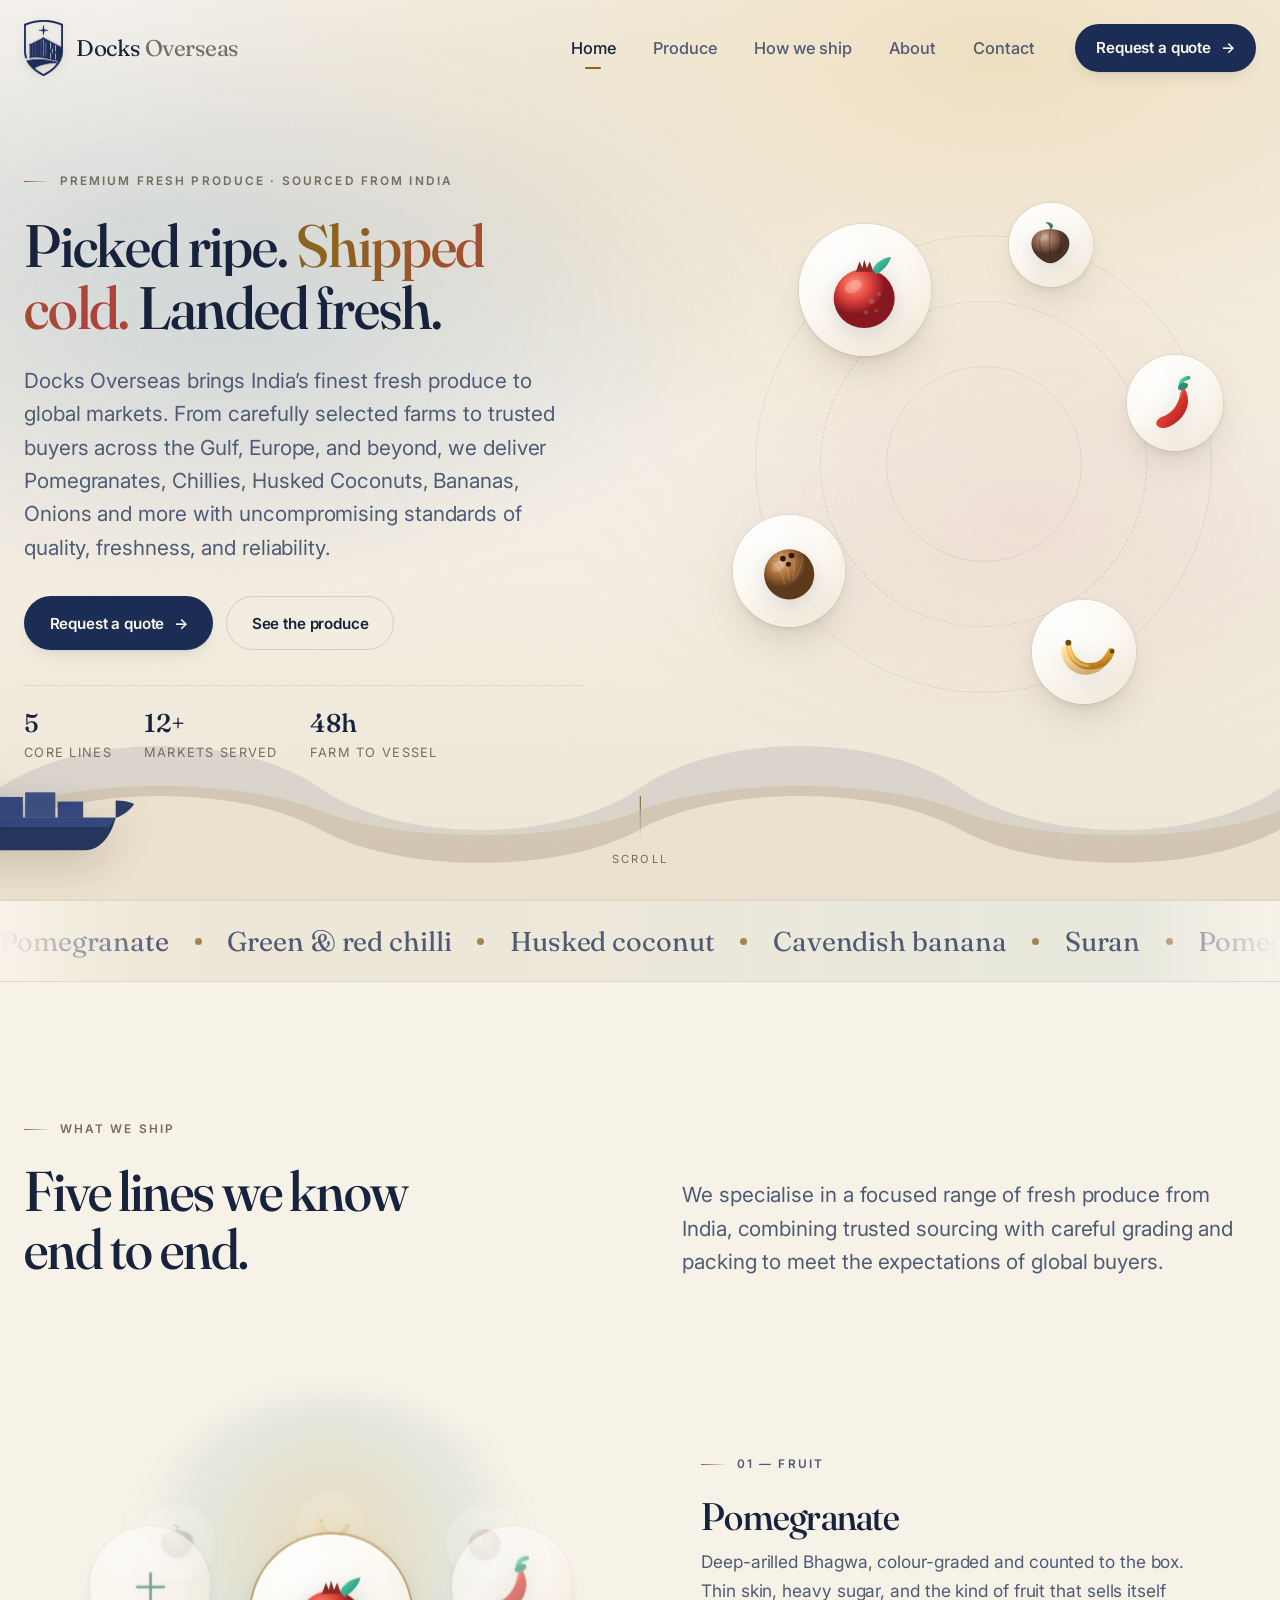
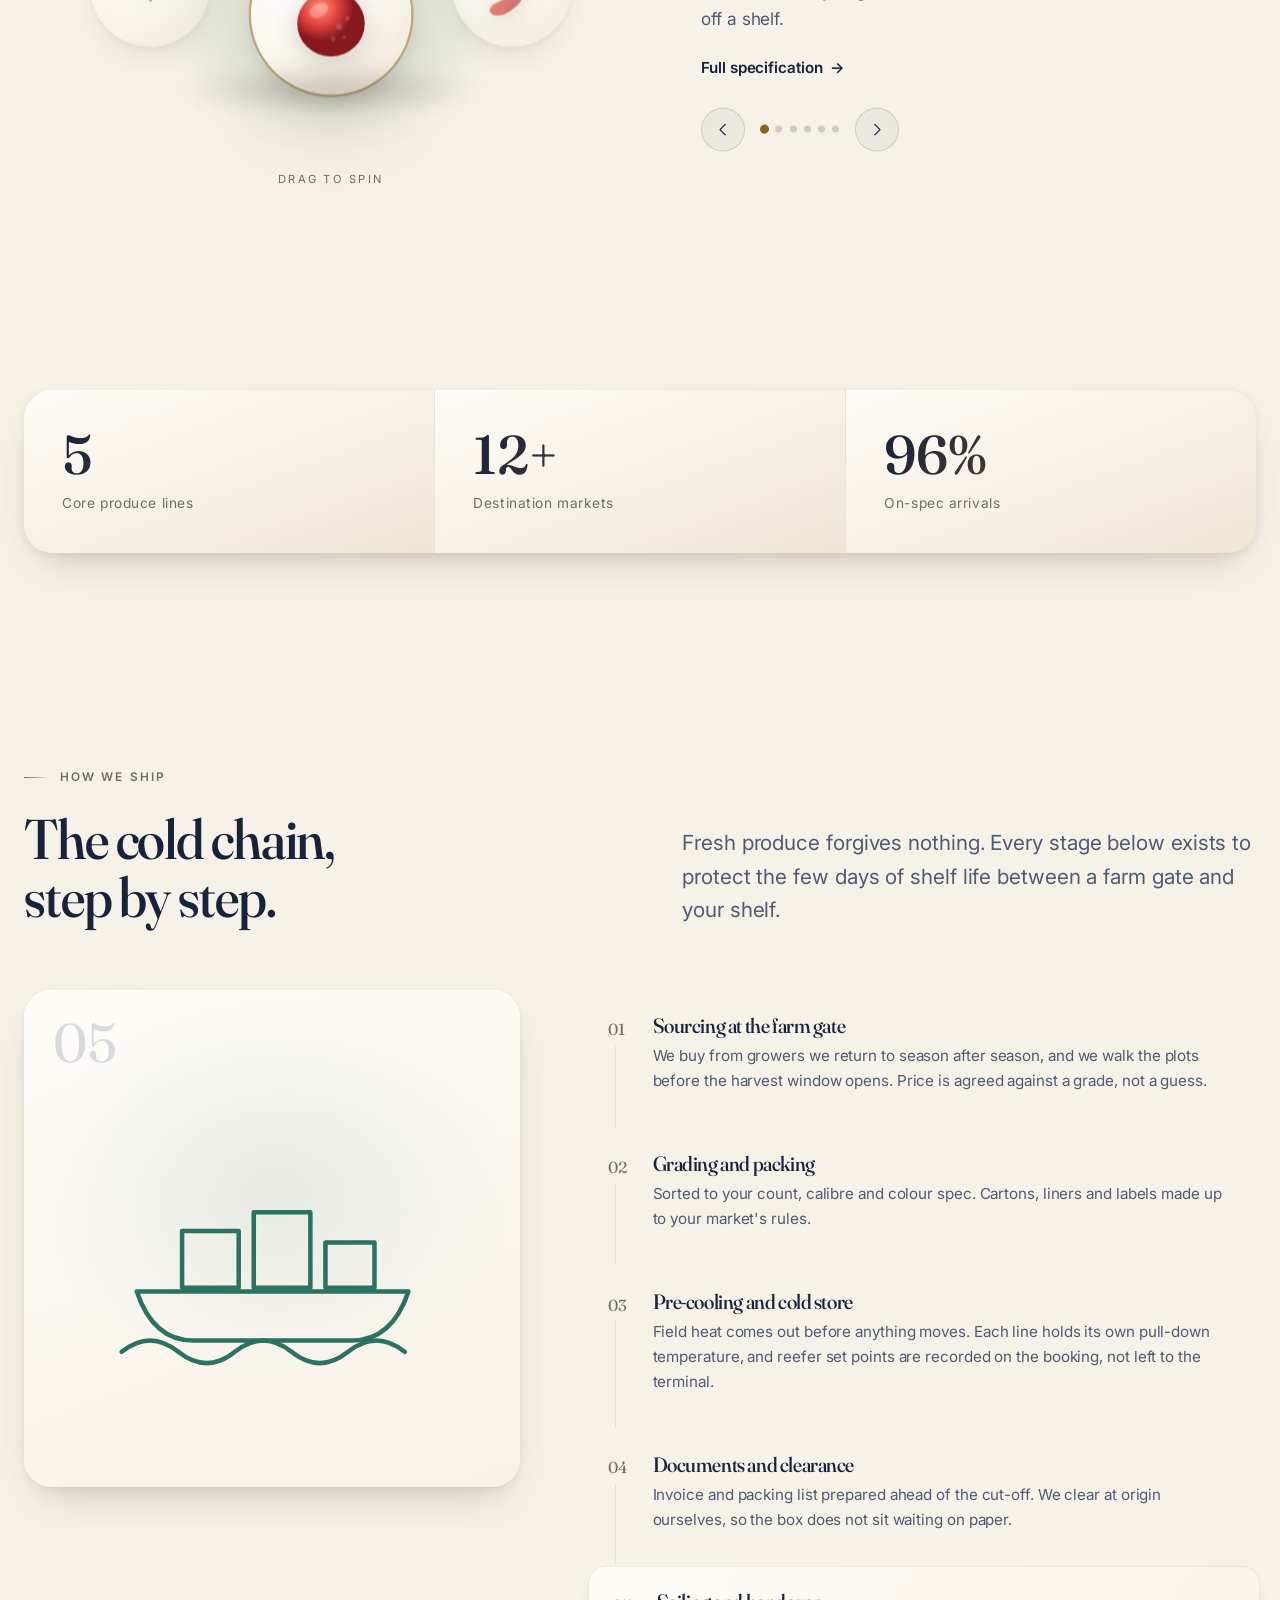
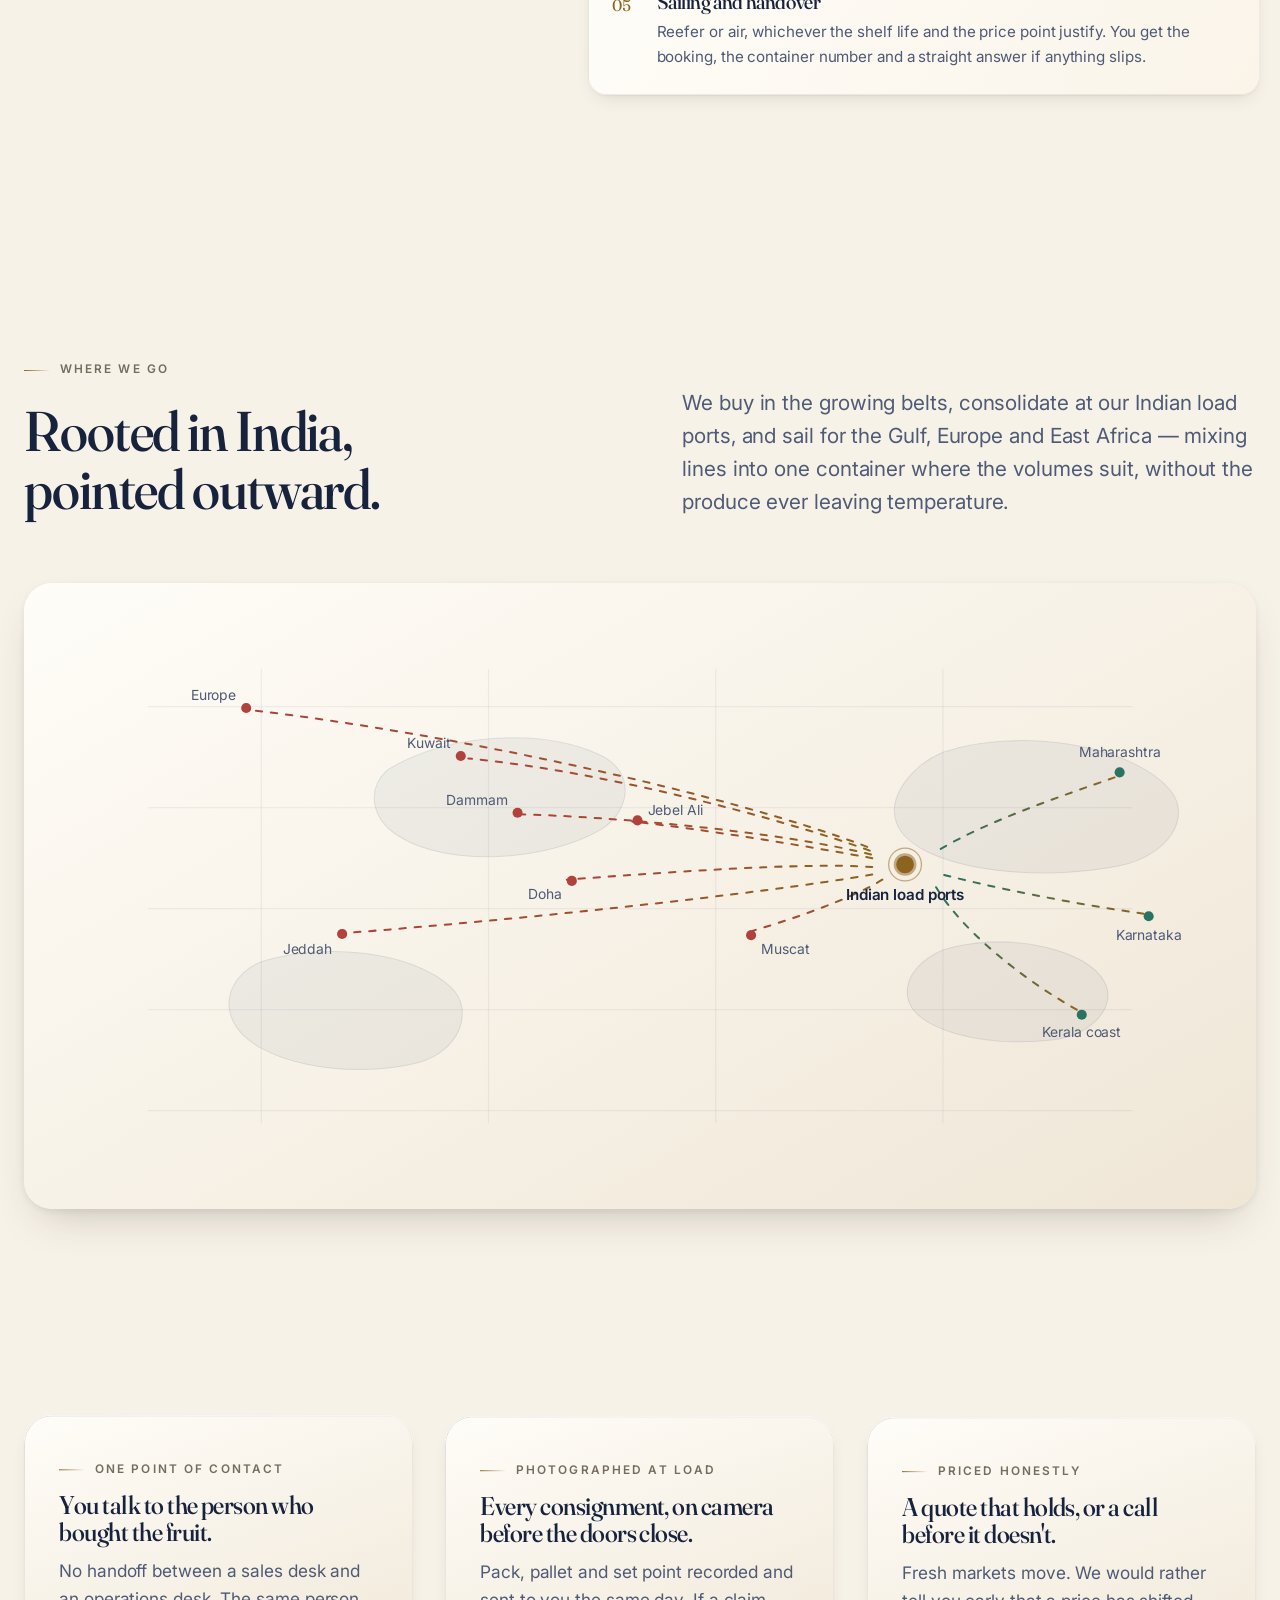
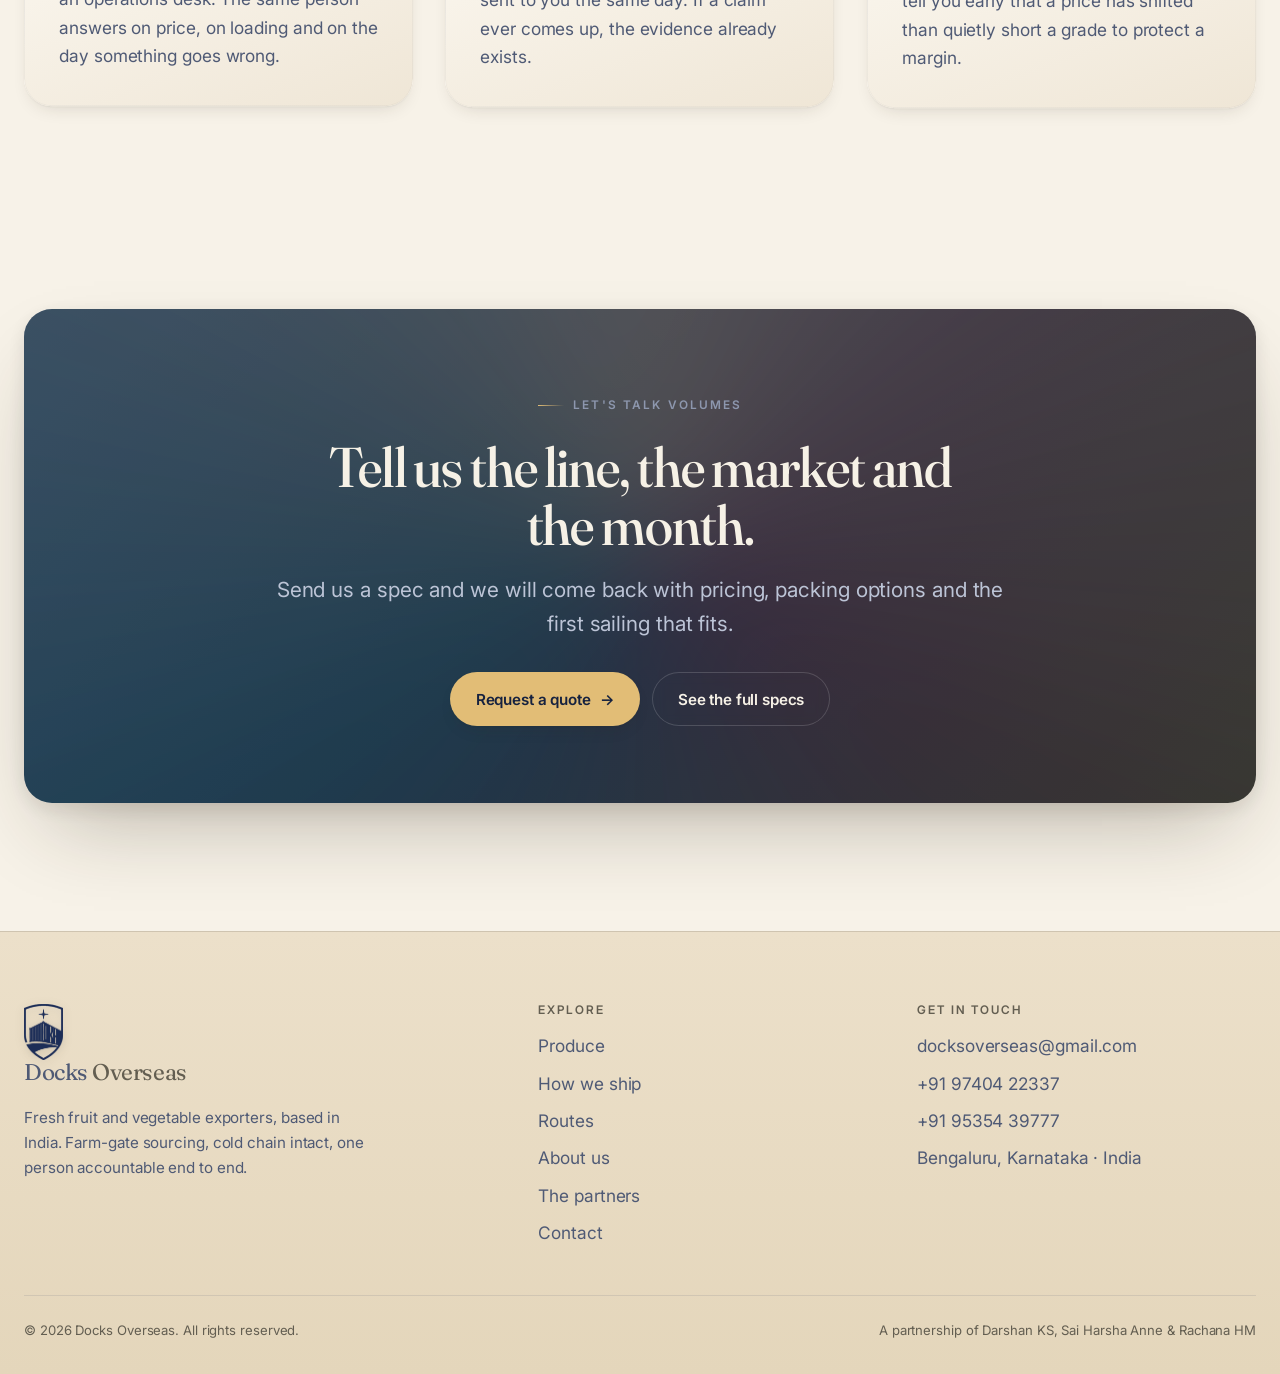
==== index.html @ 6bf67a09 "initial commit" ====
<!DOCTYPE html>
<html lang="en">
<head>
<meta charset="utf-8">
<meta name="viewport" content="width=device-width, initial-scale=1">
<title>Docks Overseas — Fresh produce, grown in India, shipped worldwide</title>
<meta name="description" content="Docks Overseas is an India-based fresh fruit and vegetable exporter — pomegranate, chilli, husked coconut, banana and suran, moved farm-to-port under an unbroken cold chain.">
<meta name="theme-color" content="#f7f2e8">
<meta property="og:title" content="Docks Overseas — Fresh produce, sourced and shipped">
<meta property="og:description" content="Pomegranate, chilli, husked coconut, banana and suran. Indian farms to your port, cold chain intact.">
<meta property="og:type" content="website">
<link rel="icon" type="image/png" href="assets/img/favicon.png">
<link rel="apple-touch-icon" href="assets/img/favicon.png">
<link rel="preconnect" href="https://fonts.googleapis.com">
<link rel="preconnect" href="https://fonts.gstatic.com" crossorigin>
<link href="https://fonts.googleapis.com/css2?family=Fraunces:opsz,wght@9..144,400;9..144,500;9..144,600&family=Inter:wght@400;500;600&display=swap" rel="stylesheet">
<link rel="stylesheet" href="assets/css/style.css">
</head>
<body>
<!--SPRITE:start-->
<svg class="sprite" aria-hidden="true" focusable="false" style="position:absolute;width:0;height:0;overflow:hidden">
  <defs>
    <radialGradient id="gPom" cx="34%" cy="26%">
      <stop offset="0" stop-color="#ff9179"/><stop offset="52%" stop-color="#e2453f"/><stop offset="100%" stop-color="#87181f"/>
    </radialGradient>
    <linearGradient id="gChilli" x1="0" y1="0" x2="1" y2="1">
      <stop offset="0" stop-color="#ff6a4d"/><stop offset="55%" stop-color="#d8362c"/><stop offset="100%" stop-color="#8d1a18"/>
    </linearGradient>
    <radialGradient id="gCoco" cx="34%" cy="26%">
      <stop offset="0" stop-color="#e0ac74"/><stop offset="55%" stop-color="#a86c36"/><stop offset="100%" stop-color="#5c3a1c"/>
    </radialGradient>
    <linearGradient id="gBanana" x1="0" y1="0" x2="0.4" y2="1">
      <stop offset="0" stop-color="#ffe07a"/><stop offset="50%" stop-color="#f2b23e"/><stop offset="100%" stop-color="#b3761a"/>
    </linearGradient>
    <radialGradient id="gSuran" cx="36%" cy="24%">
      <stop offset="0" stop-color="#c9a488"/><stop offset="55%" stop-color="#8e6450"/><stop offset="100%" stop-color="#4b3126"/>
    </radialGradient>
    <linearGradient id="gLeaf" x1="0" y1="0" x2="1" y2="1">
      <stop offset="0" stop-color="#57e0b8"/><stop offset="100%" stop-color="#1c7d63"/>
    </linearGradient>
  </defs>

  <!-- Pomegranate -->
  <symbol id="p-pom" viewBox="0 0 100 100">
    <ellipse cx="50" cy="59" rx="33" ry="32" fill="url(#gPom)"/>
    <path d="M41 30 l4-11 3 7 2-9 3 9 3-7 4 11 z" fill="#8d2a24"/>
    <path d="M63 33c7-4 14-11 16-19-9 1-16 6-20 13z" fill="url(#gLeaf)"/>
    <ellipse cx="38" cy="46" rx="10" ry="6.5" fill="#fff" opacity=".22" transform="rotate(-28 38 46)"/>
    <g fill="#fff" opacity=".16">
      <circle cx="58" cy="62" r="3"/><circle cx="66" cy="54" r="2.2"/><circle cx="52" cy="74" r="2.4"/><circle cx="63" cy="72" r="1.8"/>
    </g>
  </symbol>

  <!-- Chilli -->
  <symbol id="p-chilli" viewBox="0 0 100 100">
    <path d="M62 27c11 15 8 36-8 50-11 10-25 14-31 8-4-4-1-11 7-14 14-5 23-16 26-31 1-7 3-11 6-13z" fill="url(#gChilli)"/>
    <path d="M60 30c-4 14-11 24-22 31" stroke="#fff" stroke-opacity=".22" stroke-width="4" stroke-linecap="round" fill="none"/>
    <path d="M58 26c-1-7 3-12 11-13" stroke="url(#gLeaf)" stroke-width="6" stroke-linecap="round" fill="none"/>
    <ellipse cx="61" cy="26" rx="8" ry="5" fill="#2b8f6f" transform="rotate(-24 61 26)"/>
  </symbol>

  <!-- Husked coconut -->
  <symbol id="p-coconut" viewBox="0 0 100 100">
    <circle cx="50" cy="54" r="32" fill="url(#gCoco)"/>
    <g stroke="#fff" stroke-opacity=".13" stroke-width="2" fill="none" stroke-linecap="round">
      <path d="M28 38c8 6 14 16 16 28"/><path d="M40 28c6 9 10 21 10 34"/><path d="M54 26c3 11 3 24 0 35"/><path d="M67 32c-1 11-5 21-11 29"/>
    </g>
    <g fill="#2c1a0b">
      <circle cx="42" cy="34" r="3.6"/><circle cx="53" cy="30" r="3.6"/><circle cx="49" cy="41" r="3.2"/>
    </g>
    <ellipse cx="36" cy="44" rx="9" ry="6" fill="#fff" opacity=".18" transform="rotate(-30 36 44)"/>
  </symbol>

  <!-- Banana -->
  <symbol id="p-banana" viewBox="0 0 100 100">
    <path d="M18 46c0 20 14 36 34 36 17 0 30-11 32-24 1-5-6-7-8-2-4 10-13 17-24 17-15 0-25-12-25-27 0-5-9-5-9 0z" fill="url(#gBanana)" opacity=".55"/>
    <path d="M24 38c0 21 14 37 34 37 18 0 31-11 33-25 1-5-7-7-9-2-4 11-13 18-24 18-16 0-26-13-26-28 0-5-8-5-8 0z" fill="url(#gBanana)"/>
    <path d="M28 40c1 17 12 29 27 30" stroke="#fff" stroke-opacity=".3" stroke-width="3" fill="none" stroke-linecap="round"/>
    <circle cx="28" cy="38" r="4" fill="#6b4a12"/>
    <circle cx="88" cy="50" r="3.4" fill="#6b4a12"/>
  </symbol>

  <!-- Suran / elephant foot yam -->
  <symbol id="p-suran" viewBox="0 0 100 100">
    <path d="M50 24c15 0 27 6 31 17 4 12-2 25-13 33-6 5-12 8-18 8s-12-3-18-8C21 66 15 53 19 41c4-11 16-17 31-17z" fill="url(#gSuran)"/>
    <g stroke="#000" stroke-opacity=".22" stroke-width="2.4" fill="none" stroke-linecap="round">
      <path d="M34 32c-4 12-3 24 3 34"/><path d="M50 27c-2 14-2 30 0 43"/><path d="M66 32c4 12 3 24-3 34"/>
    </g>
    <path d="M50 26c0-7-3-11-9-13 7-2 12 1 14 6" fill="#3f7d4e"/>
    <ellipse cx="38" cy="38" rx="9" ry="6" fill="#fff" opacity=".13" transform="rotate(-28 38 38)"/>
  </symbol>

  <!-- Container ship, bow to the right -->
  <symbol id="p-ship" viewBox="0 0 320 120">
    <path d="M22 74h276c-4 16-14 28-26 28H50c-14 0-24-11-28-28z" fill="#1b2c55"/>
    <path d="M22 74h276l-6 8H26z" fill="#2b4079"/>
    <rect x="30" y="44" width="42" height="30" rx="3" fill="#22345f"/>
    <rect x="38" y="30" width="26" height="16" rx="2" fill="#2b4079"/>
    <rect x="46" y="16" width="7" height="16" rx="2" fill="#22345f"/>
    <g>
      <rect x="80"  y="56" width="26" height="18" fill="#2b4079"/>
      <rect x="80"  y="42" width="26" height="13" fill="#b0413b" opacity=".9"/>
      <rect x="108" y="50" width="26" height="24" fill="#33487d"/>
      <rect x="108" y="38" width="26" height="11" fill="#2e7d6b" opacity=".9"/>
      <rect x="136" y="56" width="26" height="18" fill="#2b4079"/>
      <rect x="136" y="44" width="26" height="11" fill="#33487d"/>
      <rect x="164" y="48" width="26" height="26" fill="#33487d"/>
      <rect x="164" y="36" width="26" height="11" fill="#b08640" opacity=".95"/>
      <rect x="192" y="56" width="26" height="18" fill="#2b4079"/>
      <rect x="220" y="52" width="26" height="22" fill="#33487d"/>
      <rect x="248" y="60" width="22" height="14" fill="#2b4079"/>
    </g>
    <path d="M298 74c6-2 12-6 16-12-4-2-10-3-16-3z" fill="#22345f"/>
  </symbol>

</svg>
<!--SPRITE:end-->

<div class="loader" aria-hidden="true">
  <img src="assets/img/logo.png" alt="" width="623" height="900">
</div>

<div class="progress" aria-hidden="true"></div>

<header class="nav" id="nav">
  <a class="brand" href="index.html" aria-label="Docks Overseas — home">
    <img class="brand-mark" src="assets/img/logo.png" alt="" width="623" height="900">
    <span class="brand-text">Docks <em>Overseas</em></span>
  </a>
  <nav class="nav-links" aria-label="Primary">
    <a href="index.html" aria-current="page">Home</a>
    <a href="produce.html">Produce</a>
    <a href="index.html#process">How we ship</a>
    <a href="about.html">About</a>
    <a href="contact.html">Contact</a>
  </nav>
  <a class="btn btn--sm" href="contact.html">Request a quote <span class="arrow" aria-hidden="true">→</span></a>
  <button class="nav-toggle" aria-label="Menu" aria-expanded="false" aria-controls="drawer">
    <span></span><span></span><span></span>
  </button>
</header>

<div class="drawer" id="drawer">
  <a href="produce.html">Produce</a>
  <a href="index.html#process">How we ship</a>
  <a href="about.html">About</a>
  <a href="contact.html">Contact</a>
</div>

<main>

<!-- ============================ HERO ============================ -->
<section class="hero">
  <div class="grain" aria-hidden="true"></div>

  <div class="shell hero-grid">
    <div class="hero-copy">
      <p class="eyebrow">Premium Fresh produce · Sourced from India</p>
      <h1 data-words>Picked ripe. <span class="accent">Shipped cold.</span> Landed fresh.</h1>
      <p class="lede hero-lede">
        Docks Overseas brings India’s finest fresh produce to global markets.
        From carefully selected farms to trusted buyers across the Gulf, Europe,
        and beyond, we deliver Pomegranates, Chillies, Husked Coconuts, Bananas,
        Onions and more with uncompromising standards of quality, freshness, and
        reliability.
      </p>
      <div class="hero-actions">
        <a class="btn" href="contact.html">Request a quote <span class="arrow" aria-hidden="true">→</span></a>
        <a class="btn btn--ghost" href="produce.html">See the produce</a>
      </div>
      <div class="hero-meta">
        <div><strong data-count="5" data-suffix="">0</strong><span>Core lines</span></div>
        <div><strong data-count="12" data-suffix="+">0</strong><span>Markets served</span></div>
        <div><strong data-count="48" data-suffix="h">0</strong><span>Farm to vessel</span></div>
      </div>
    </div>

    <div class="stage" aria-hidden="true">
      <span class="stage-ring"></span>
      <span class="stage-ring stage-ring--2"></span>
      <span class="stage-ring stage-ring--3"></span>

      <div class="orb orb--pom"><svg><use href="#p-pom"></use></svg><span class="orb-label">Pomegranate</span></div>
      <div class="orb orb--chilli"><svg><use href="#p-chilli"></use></svg><span class="orb-label">Chilli</span></div>
      <div class="orb orb--coconut"><svg><use href="#p-coconut"></use></svg><span class="orb-label">Husked coconut</span></div>
      <div class="orb orb--banana"><svg><use href="#p-banana"></use></svg><span class="orb-label">Banana</span></div>
      <div class="orb orb--suran"><svg><use href="#p-suran"></use></svg><span class="orb-label">Suran</span></div>
    </div>
  </div>

  <div class="ocean" aria-hidden="true">
    <svg class="wave wave--1" viewBox="0 0 2880 120" preserveAspectRatio="none"><path d="M0 60c90-30 270-30 360 0s270 30 360 0c90-30 270-30 360 0s270 30 360 0c90-30 270-30 360 0s270 30 360 0c90-30 270-30 360 0s270 30 360 0V120H0Z"/></svg>
    <svg class="wave wave--2" viewBox="0 0 2880 120" preserveAspectRatio="none"><path d="M0 60c90-22 270-22 360 0s270 22 360 0c90-22 270-22 360 0s270 22 360 0c90-22 270-22 360 0s270 22 360 0c90-22 270-22 360 0s270 22 360 0V120H0Z"/></svg>
    <svg class="wave wave--3" viewBox="0 0 2880 120" preserveAspectRatio="none"><path d="M0 60c90-38 270-38 360 0s270 38 360 0c90-38 270-38 360 0s270 38 360 0c90-38 270-38 360 0s270 38 360 0c90-38 270-38 360 0s270 38 360 0V120H0Z"/></svg>
    <svg class="ship" viewBox="0 0 320 120"><use href="#p-ship"></use></svg>
  </div>

  <div class="scroll-cue" aria-hidden="true"><i></i>Scroll</div>
</section>

<!-- ============================ MARQUEE ============================ -->
<div class="band" aria-hidden="true">
  <div class="marquee">
    <span>Pomegranate</span><span>Green &amp; red chilli</span><span>Husked coconut</span><span>Cavendish banana</span><span>Suran</span>
    <span>Pomegranate</span><span>Green &amp; red chilli</span><span>Husked coconut</span><span>Cavendish banana</span><span>Suran</span>
  </div>
</div>

<!-- ============================ PRODUCE ============================ -->
<section class="section" id="produce">
  <div class="shell">
    <div class="section-head">
      <div>
        <p class="eyebrow" data-reveal>What we ship</p>
        <h2 data-reveal style="--rd:60ms">Five lines we know<br>end to end.</h2>
      </div>
      <p class="lede" data-reveal style="--rd:120ms">
        We specialise in a focused range of fresh produce from India, combining
        trusted sourcing with careful grading and packing to meet the
        expectations of global buyers.
      </p>
    </div>

    <div class="rotator" id="rotator">
      <div class="rot-stage" tabindex="0" role="group" aria-label="Produce carousel — drag or use the arrow keys">
        <span class="rot-glow" aria-hidden="true"></span>
        <div class="ring" style="--rot:0deg">
        <button class="pod" type="button" data-i="0" style="--a:0deg" aria-label="Pomegranate">
          <span class="pod-face"><svg aria-hidden="true"><use href="#p-pom"></use></svg></span>
        </button>
        <button class="pod" type="button" data-i="1" style="--a:60deg" aria-label="Green and red chilli">
          <span class="pod-face"><svg aria-hidden="true"><use href="#p-chilli"></use></svg></span>
        </button>
        <button class="pod" type="button" data-i="2" style="--a:120deg" aria-label="Husked coconut">
          <span class="pod-face"><svg aria-hidden="true"><use href="#p-coconut"></use></svg></span>
        </button>
        <button class="pod" type="button" data-i="3" style="--a:180deg" aria-label="Cavendish banana">
          <span class="pod-face"><svg aria-hidden="true"><use href="#p-banana"></use></svg></span>
        </button>
        <button class="pod" type="button" data-i="4" style="--a:240deg" aria-label="Suran">
          <span class="pod-face"><svg aria-hidden="true"><use href="#p-suran"></use></svg></span>
        </button>
        <button class="pod pod--more" type="button" data-i="5" style="--a:300deg" aria-label="Other lines">
          <span class="pod-face"><svg viewBox="0 0 24 24" fill="none" stroke="#2a7261" stroke-width="1.4" stroke-linecap="round" aria-hidden="true"><path d="M12 5v14M5 12h14"/></svg></span>
        </button>
        </div>
        <span class="rot-floor" aria-hidden="true"></span>
        <p class="rot-hint" aria-hidden="true">Drag to spin</p>
      </div>

      <div class="rot-panel">
      <article class="rot-item" data-i="0">
        <p class="eyebrow">01 — Fruit</p>
        <h3>Pomegranate</h3>
        <p>Deep-arilled Bhagwa, colour-graded and counted to the box. Thin skin, heavy sugar, and the kind of fruit that sells itself off a shelf.</p>
        <!-- Spec values hidden for now. To show them again, delete this line and the comment wrapper around the list below. -->
        <!--
        <dl>
          <dt>Season</dt><dd>Sep – Feb</dd>
          <dt>Pack</dt><dd>3.5 / 4 kg CFB</dd>
          <dt>Sizes</dt><dd>200 – 500 g</dd>
        </dl>
        -->
        <a class="tlink" href="produce.html#pomegranate">Full specification <span class="arrow" aria-hidden="true">→</span></a>
      </article>
      <article class="rot-item" data-i="1">
        <p class="eyebrow">02 — Vegetable</p>
        <h3>Green &amp; red chilli</h3>
        <p>Picked to your heat and length spec, pre-cooled the same day it leaves the field. A fast line that punishes slow handling.</p>
        <!-- Spec values hidden for now. To show them again, delete this line and the comment wrapper around the list below. -->
        <!--
                <dl>
          <dt>Season</dt><dd>Year round</dd>
          <dt>Pack</dt><dd>5 / 10 kg vented</dd>
          <dt>Mode</dt><dd>Air &amp; reefer</dd>
        </dl>
        -->
        <a class="tlink" href="produce.html#chilli">Full specification <span class="arrow" aria-hidden="true">→</span></a>
      </article>
      <article class="rot-item" data-i="2">
        <p class="eyebrow">03 — Fruit</p>
        <h3>Husked coconut</h3>
        <p>Semi and fully husked, trimmed clean, selected on shell integrity and water content. Forgiving to ship, steady to sell.</p>
        <!-- Spec values hidden for now. To show them again, delete this line and the comment wrapper around the list below. -->
        <!--
        <dl>
          <dt>Season</dt><dd>Year round</dd>
          <dt>Pack</dt><dd>Mesh / loose</dd>
          <dt>Load</dt><dd>22 – 25 MT</dd>
        </dl>
        -->
        <a class="tlink" href="produce.html#coconut">Full specification <span class="arrow" aria-hidden="true">→</span></a>
      </article>
      <article class="rot-item" data-i="3">
        <p class="eyebrow">04 — Fruit</p>
        <h3>Cavendish banana</h3>
        <p>Cut to the calliper your market wants, de-handed and cluster packed. Shipped green so the ripening decision stays yours.</p>
        <!-- Spec values hidden for now. To show them again, delete this line and the comment wrapper around the list below. -->
        <!--
        <dl>
          <dt>Season</dt><dd>Year round</dd>
          <dt>Pack</dt><dd>13 / 13.5 kg</dd>
          <dt>Temp</dt><dd>13 – 14 °C</dd>
        </dl>
        -->
        <a class="tlink" href="produce.html#banana">Full specification <span class="arrow" aria-hidden="true">→</span></a>
      </article>
      <article class="rot-item" data-i="4">
        <p class="eyebrow">05 — Vegetable</p>
        <h3>Suran</h3>
        <p>Elephant foot yam, cured after lifting so the skin sets and the tuber travels. A staple retail line with real shelf life.</p>
        <!-- Spec values hidden for now. To show them again, delete this line and the comment wrapper around the list below. -->
        <!--
        <dl>
          <dt>Season</dt><dd>Oct – Mar</dd>
          <dt>Pack</dt><dd>10 / 20 kg</dd>
          <dt>Grade</dt><dd>Whole, cured</dd>
        </dl>
        -->
        <a class="tlink" href="produce.html#suran">Full specification <span class="arrow" aria-hidden="true">→</span></a>
      </article>
      <article class="rot-item" data-i="5">
        <p class="eyebrow">06 — Sourced to order</p>
        <h3>Something else?</h3>
        <p>Onion, ginger, drumstick, okra, curry leaf — anything the Indian belts grow well. If it travels where you sell, ask us and we will tell you straight whether we can do it properly.</p>
        <!-- Spec values hidden for now. To show them again, delete this line and the comment wrapper around the list below. -->
        <!--
        <dl>
          <dt>Lead time</dt><dd>2 – 4 weeks</dd>
          <dt>Trial size</dt><dd>1 container</dd>
        </dl>
        -->
        <a class="tlink" href="contact.html">Send a sourcing request <span class="arrow" aria-hidden="true">→</span></a>
      </article>
        <div class="rot-controls">
          <button class="spin" type="button" data-dir="-1" aria-label="Previous produce">
            <svg viewBox="0 0 24 24" aria-hidden="true"><path d="M15 5l-7 7 7 7"/></svg>
          </button>
          <span class="rot-dots" aria-hidden="true"></span>
          <button class="spin" type="button" data-dir="1" aria-label="Next produce">
            <svg viewBox="0 0 24 24" aria-hidden="true"><path d="M9 5l7 7-7 7"/></svg>
          </button>
        </div>
      </div>
    </div>
  </div>
</section>

<!-- ============================ STATS ============================ -->
<section class="section section--tight">
  <div class="shell">
    <div class="stats" data-reveal>
      <!-- Replace these figures with your own before going live. -->
      <div class="stat"><b data-count="5">0</b><span>Core produce lines</span></div>
      <div class="stat"><b data-count="12" data-suffix="+">0</b><span>Destination markets</span></div>
      <div class="stat"><b data-count="98" data-suffix="%">0</b><span>On-spec arrivals</span></div>
    </div>
  </div>
</section>

<!-- ============================ PROCESS ============================ -->
<section class="section" id="process">
  <div class="shell">
    <div class="section-head">
      <div>
        <p class="eyebrow" data-reveal>How we ship</p>
        <h2 data-reveal style="--rd:60ms">The cold chain,<br>step by step.</h2>
      </div>
      <p class="lede" data-reveal style="--rd:120ms">
        Fresh produce forgives nothing. Every stage below exists to protect the
        few days of shelf life between a farm gate and your shelf.
      </p>
    </div>

    <div class="process">
      <div class="process-rail">
        <div class="rail-visual" data-reveal>
          <span class="rail-count">01</span>
          <svg class="rail-figure" viewBox="0 0 200 200" aria-hidden="true">
            <!-- 1 farm -->
            <g class="on" stroke="#2a7261" fill="none" stroke-width="2.4" stroke-linecap="round" stroke-linejoin="round">
              <path d="M30 150h140"/><path d="M60 150v-34l30-20 30 20v34"/><path d="M78 150v-22h24v22"/>
              <path d="M150 150c0-16 8-26 22-28-2 18-8 28-22 28z"/><path d="M40 150c0-12 6-20 16-22-2 14-6 22-16 22z"/>
            </g>
            <!-- 2 pack house -->
            <g stroke="#8c6420" fill="none" stroke-width="2.4" stroke-linecap="round" stroke-linejoin="round">
              <rect x="42" y="70" width="116" height="80" rx="6"/><path d="M42 96h116"/>
              <rect x="62" y="112" width="30" height="24" rx="3"/><rect x="108" y="112" width="30" height="24" rx="3"/>
              <path d="M70 70V52h60v18"/>
            </g>
            <!-- 3 cold store -->
            <g stroke="#2f6e9e" fill="none" stroke-width="2.4" stroke-linecap="round" stroke-linejoin="round">
              <path d="M100 44v112M60 62l80 76M140 62l-80 76"/>
              <path d="M100 44l-12 12M100 44l12 12M100 156l-12-12M100 156l12-12"/>
              <path d="M60 62l1 17M60 62l17-1M140 138l-1-17M140 138l-17 1M140 62l-17-1M140 62l-1 17M60 138l17 1M60 138l1-17"/>
            </g>
            <!-- 4 documents -->
            <g stroke="#8c6420" fill="none" stroke-width="2.4" stroke-linecap="round" stroke-linejoin="round">
              <rect x="58" y="46" width="84" height="108" rx="8"/>
              <path d="M76 76h48M76 96h48M76 116h30"/>
              <circle cx="126" cy="126" r="16"/><path d="M119 126l5 5 10-11"/>
            </g>
            <!-- 5 vessel -->
            <g stroke="#2a7261" fill="none" stroke-width="2.4" stroke-linecap="round" stroke-linejoin="round">
              <path d="M28 128h144c-6 18-16 26-30 26H58c-14 0-24-8-30-26z"/>
              <rect x="52" y="96" width="30" height="30"/><rect x="90" y="86" width="30" height="40"/><rect x="128" y="102" width="26" height="24"/>
              <path d="M20 160c10-8 20-8 30 0s20 8 30 0 20-8 30 0 20 8 30 0 20-8 30 0"/>
            </g>
          </svg>
        </div>
      </div>

      <div class="steps">
        <article class="step" data-reveal>
          <h3>Sourcing at the farm gate</h3>
          <p>We buy from growers we return to season after season, and we walk the plots before the harvest window opens. Price is agreed against a grade, not a guess.</p>
        </article>
        <article class="step" data-reveal>
          <h3>Grading and packing</h3>
          <p>Sorted to your count, calibre and colour spec. Cartons, liners and labels made up to your market's rules.</p>
        </article>
        <article class="step" data-reveal>
          <h3>Pre-cooling and cold store</h3>
          <p>Field heat comes out before anything moves. Each line holds its own pull-down temperature, and reefer set points are recorded on the booking, not left to the terminal.</p>
        </article>
        <article class="step" data-reveal>
          <h3>Documents and clearance</h3>
          <p>Invoice and packing list prepared ahead of the cut-off. We clear at origin ourselves, so the box does not sit waiting on paper.</p>
        </article>
        <article class="step" data-reveal>
          <h3>Sailing and handover</h3>
          <p>Reefer or air, whichever the shelf life and the price point justify. You get the booking, the container number and a straight answer if anything slips.</p>
        </article>
      </div>
    </div>
  </div>
</section>

<!-- ============================ ROUTES ============================ -->
<section class="section" id="routes">
  <div class="shell">
    <div class="section-head">
      <div>
        <p class="eyebrow" data-reveal>Where we go</p>
        <h2 data-reveal style="--rd:60ms">Rooted in India,<br>pointed outward.</h2>
      </div>
      <p class="lede" data-reveal style="--rd:120ms">
        We buy in the growing belts, consolidate at our Indian load ports, and
        sail for the Gulf, Europe and East Africa — mixing lines into one
        container where the volumes suit, without the produce ever leaving
        temperature.
      </p>
    </div>

    <div class="routes" data-reveal>
      <svg class="routes-map" viewBox="0 0 900 420" role="img" aria-label="Trade routes from Indian growing belts through Indian load ports to Gulf, African and European markets">
        <defs>
          <linearGradient id="rg1" x1="0" y1="0" x2="1" y2="0">
            <stop offset="0" stop-color="#2a7261"/><stop offset="100%" stop-color="#8c6420"/>
          </linearGradient>
          <linearGradient id="rg2" x1="1" y1="0" x2="0" y2="0">
            <stop offset="0" stop-color="#8c6420"/><stop offset="100%" stop-color="#b0413b"/>
          </linearGradient>
        </defs>

        <g opacity=".5">
          <path class="route-arc" d="M60 60h780M60 140h780M60 220h780M60 300h780M60 380h780"/>
          <path class="route-arc" d="M150 30v360M330 30v360M510 30v360M690 30v360"/>
        </g>

        <!-- abstract landmasses: Arabia and Africa west, India east -->
        <g class="landmass">
          <path d="M250 110c46-28 120-34 168-12 30 14 24 46 0 60-42 24-120 30-160 4-22-14-24-38-8-52z"/>
          <path d="M150 262c50-16 120-8 150 20 20 19 6 52-26 60-56 14-130 0-146-32-10-20 2-40 22-48z"/>
          <path d="M690 96c60-20 150-6 180 30 18 22-2 52-40 60-70 14-160 2-176-32-10-22 12-48 36-58z"/>
          <path d="M700 250c46-10 104 2 118 28 10 18-8 42-42 46-54 6-110-8-114-34-3-20 18-36 38-40z"/>
        </g>

        <!-- inbound: growing belts into the load ports -->
        <g fill="none">
          <path class="route-line" stroke="url(#rg1)" d="M826 116C780 132 722 152 686 174"/>
          <path class="route-line" stroke="url(#rg1)" style="animation-delay:-.6s" d="M849 224C792 216 724 202 690 193"/>
          <path class="route-line" stroke="url(#rg1)" style="animation-delay:-1.2s" d="M796 300C750 274 704 236 684 202"/>
        </g>
        <!-- outbound: load ports to market -->
        <g fill="none">
          <path class="route-line" stroke="url(#rg2)" style="animation-delay:-.3s" d="M634 180C580 170 500 157 444 151"/>
          <path class="route-line" stroke="url(#rg2)" style="animation-delay:-.9s" d="M632 174C560 148 420 111 314 101"/>
          <path class="route-line" stroke="url(#rg2)" style="animation-delay:-1.5s" d="M633 177C560 159 430 147 349 145"/>
          <path class="route-line" stroke="url(#rg2)" style="animation-delay:-.5s" d="M634 187C578 183 460 192 392 197"/>
          <path class="route-line" stroke="url(#rg2)" style="animation-delay:-1.1s" d="M642 197C620 211 570 229 534 239"/>
          <path class="route-line" stroke="url(#rg2)" style="animation-delay:-1.8s" d="M634 193C540 209 350 229 220 239"/>
          <path class="route-line" stroke="url(#rg2)" style="animation-delay:-2.2s" d="M630 171C520 129 300 81 144 63"/>
        </g>

        <!-- nodes -->
        <g font-family="Inter, sans-serif" font-size="11" fill="var(--text-dim)">
          <g>
            <circle class="hub-pulse" cx="660" cy="185" r="9" fill="#8c6420" opacity=".5"/>
            <circle cx="660" cy="185" r="7" fill="#8c6420"/>
            <circle cx="660" cy="185" r="13" fill="none" stroke="#8c6420" stroke-opacity=".5"/>
            <text x="660" y="213" text-anchor="middle" fill="var(--text)" font-size="12" font-weight="600">Indian load ports</text>
          </g>

          <g fill="#2a7261">
            <circle cx="830" cy="112" r="4"/><circle cx="853" cy="226" r="4"/><circle cx="800" cy="304" r="4"/>
          </g>
          <text x="830" y="100" text-anchor="middle">Maharashtra</text>
          <text x="853" y="245" text-anchor="middle">Karnataka</text>
          <text x="800" y="322" text-anchor="middle">Kerala coast</text>

          <g fill="#b0413b">
            <circle cx="448" cy="150" r="4"/><circle cx="308" cy="99" r="4"/><circle cx="353" cy="144" r="4"/>
            <circle cx="396" cy="198" r="4"/><circle cx="538" cy="241" r="4"/><circle cx="214" cy="240" r="4"/><circle cx="138" cy="61" r="4"/>
          </g>
          <text x="456" y="146">Jebel Ali</text>
          <text x="300" y="93" text-anchor="end">Kuwait</text>
          <text x="345" y="138" text-anchor="end">Dammam</text>
          <text x="388" y="212" text-anchor="end">Doha</text>
          <text x="546" y="256">Muscat</text>
          <text x="206" y="256" text-anchor="end">Jeddah</text>
          <text x="130" y="55" text-anchor="end">Europe</text>
        </g>
      </svg>
    </div>
  </div>
</section>

<!-- ============================ TRUST ============================ -->
<section class="section section--tight">
  <div class="shell grid" style="grid-template-columns:repeat(auto-fit,minmax(260px,1fr))">
    <div class="card" data-reveal data-parallax="0.06">
      <p class="eyebrow" style="margin-bottom:.8rem">One point of contact</p>
      <h3>You talk to the person who bought the fruit.</h3>
      <p style="color:var(--text-dim);margin-top:.7rem">No handoff between a sales desk and an operations desk. The same person answers on price, on loading and on the day something goes wrong.</p>
    </div>
    <div class="card" data-reveal style="--rd:100ms" data-parallax="0.1">
      <p class="eyebrow" style="margin-bottom:.8rem">Photographed at load</p>
      <h3>Every consignment, on camera before the doors close.</h3>
      <p style="color:var(--text-dim);margin-top:.7rem">Pack, pallet and set point recorded and sent to you the same day. If a claim ever comes up, the evidence already exists.</p>
    </div>
    <div class="card" data-reveal style="--rd:200ms" data-parallax="0.14">
      <p class="eyebrow" style="margin-bottom:.8rem">Priced honestly</p>
      <h3>A quote that holds, or a call before it doesn't.</h3>
      <p style="color:var(--text-dim);margin-top:.7rem">Fresh markets move. We would rather tell you early that a price has shifted than quietly short a grade to protect a margin.</p>
    </div>
  </div>
</section>

<!-- ============================ CTA ============================ -->
<section class="section">
  <div class="shell">
    <div class="cta invert" data-reveal>
      <p class="eyebrow" style="justify-content:center">Let's talk volumes</p>
      <h2>Tell us the line, the market and the month.</h2>
      <p class="lede">Send us a spec and we will come back with pricing, packing options and the first sailing that fits.</p>
      <div class="hero-actions" style="opacity:1;transform:none">
        <a class="btn" href="contact.html">Request a quote <span class="arrow" aria-hidden="true">→</span></a>
        <a class="btn btn--ghost" href="produce.html">See the full specs</a>
      </div>
    </div>
  </div>
</section>

</main>

<!--FOOTER:start-->
<footer class="footer deep">
  <div class="shell">
    <div class="footer-grid">
      <div>
        <a class="brand" href="index.html" style="margin-bottom:1rem">
          <img class="brand-mark" src="assets/img/logo.png" alt="" width="623" height="900">
          <span class="brand-text">Docks <em>Overseas</em></span>
        </a>
        <p style="color:var(--text-dim);max-width:34ch;font-size:.95rem">
          Fresh fruit and vegetable exporters, based in India. Farm-gate sourcing,
          cold chain intact, one person accountable end to end.
        </p>
      </div>
      <div>
        <h4>Explore</h4>
        <ul>
          <li><a href="produce.html">Produce</a></li>
          <li><a href="index.html#process">How we ship</a></li>
          <li><a href="index.html#routes">Routes</a></li>
          <li><a href="about.html">About us</a></li>
          <li><a href="about.html#partners">The partners</a></li>
          <li><a href="contact.html">Contact</a></li>
        </ul>
      </div>
      <div>
        <h4>Get in touch</h4>
        <ul>
          
          <li><a href="mailto:docksoverseas@gmail.com">docksoverseas@gmail.com</a></li>
          <li><a href="tel:+919740422337">+91 97404 22337</a></li>
          <li><a href="tel:+919535439777">+91 95354 39777</a></li>
          <li><span style="color:var(--text-dim)">Bengaluru, Karnataka · India</span></li>
        </ul>
      </div>
    </div>
    <div class="footer-base">
      <span>© <span data-year>2026</span> Docks Overseas. All rights reserved.</span>
      <span>A partnership of Darshan KS, Sai Harsha Anne &amp; Rachana HM</span>
    </div>
  </div>
</footer>
<!--FOOTER:end-->

<script src="assets/js/main.js"></script>
</body>
</html>
---- assets/css/style.css ----
/* ==========================================================================
   Docks Overseas — core stylesheet
   Palette: deep-sea navy ground, produce-led accents (pomegranate / mango / leaf)
   ========================================================================== */

:root{
  /* brand — sampled from the logo */
  --brand:      #1b2c55;
  --brand-2:    #2b4079;

  /* ground: warm paper */
  --ground:     #f7f2e8;
  --ground-2:   #efe6d6;
  --surface:    #fffdf8;
  --surface-2:  #faf4e9;
  --line:       rgba(27,44,85,.15);
  --line-soft:  rgba(27,44,85,.08);
  --film:       27,44,85;        /* rgb triplet for subtle washes over paper */

  /* type */
  --text:       #17223d;
  --text-dim:   #4f5a75;
  --text-faint: #736d5f;

  /* accents — muted so they sit on paper rather than shout */
  --gold:       #8c6420;   /* deep brass — passes AA as text on paper */
  --gold-2:     #d8b877;
  --pom:        #b0413b;
  --leaf:       #2a7261;
  --sea:        #2f6e9e;

  /* system */
  --radius:     18px;
  --radius-lg:  28px;
  --shell:      min(1240px, 100% - 3rem);
  --ease:       cubic-bezier(.22,.61,.36,1);
  --ease-out:   cubic-bezier(.16,1,.3,1);

  /* depth ladder — warm and shallow; heavy black shadows read cheap on paper */
  --d1: 0 1px 2px rgba(46,36,22,.06);
  --d2: 0 8px 20px -10px rgba(46,36,22,.20), 0 1px 2px rgba(46,36,22,.05);
  --d3: 0 20px 44px -18px rgba(46,36,22,.26), 0 2px 8px rgba(46,36,22,.07);
  --d4: 0 40px 84px -28px rgba(46,36,22,.32), 0 6px 20px rgba(46,36,22,.10);

  --nav-h: 96px;
}

/* The closing block — the CTA and the footer sit a shade deeper than the page,
   so the bottom of the site settles without leaving the beige. Accents are
   darkened here to keep their contrast on the heavier ground. */
.deep{
  --ground:     #ece0ca;
  --ground-2:   #e4d6bb;
  --surface:    #f4ecdc;
  --surface-2:  #efe4cf;
  --line:       rgba(27,44,85,.17);
  --line-soft:  rgba(27,44,85,.10);
  --text-faint: #635e51;
  --gold:       #7f571a;
  --pom:        #9c3833;
  --leaf:       #24614f;
  background:var(--ground);
  color:var(--text);
}

/* The closing call-to-action keeps the navy treatment — a single dark panel
   against the paper, which is what makes it read as the end of the page. */
.invert{
  --ground:     #16223f;
  --ground-2:   #101b33;
  --surface:    #1e2c4e;
  --surface-2:  #26365c;
  --line:       rgba(255,255,255,.16);
  --line-soft:  rgba(255,255,255,.09);
  --film:       255,255,255;
  --text:       #f6f1e6;
  --text-dim:   #bcc4d6;
  --text-faint: #8d97ae;
  --gold:       #e2bd76;
  color:var(--text);
}

*,*::before,*::after{ box-sizing:border-box; }

html{
  scroll-behavior:smooth;
  scroll-padding-top: calc(var(--nav-h) + 12px);
  -webkit-text-size-adjust:100%;
}

body{
  margin:0;
  background:var(--ground);
  color:var(--text);
  font-family:"Inter","Helvetica Neue",Helvetica,Arial,system-ui,sans-serif;
  font-size:clamp(1rem, .96rem + .2vw, 1.08rem);
  line-height:1.65;
  letter-spacing:-.005em;
  overflow-x:hidden;
  -webkit-font-smoothing:antialiased;
}

img,svg{ max-width:100%; display:block; }
a{ color:inherit; text-decoration:none; }
button{ font:inherit; color:inherit; }

h1,h2,h3,h4,.display{
  font-family:"Fraunces","Iowan Old Style",Georgia,"Times New Roman",serif;
  font-weight:500;
  line-height:1.04;
  letter-spacing:-.02em;
  margin:0;
  font-variation-settings:"SOFT" 20,"WONK" 1,"opsz" 100;
}

h1{ font-size:clamp(2.5rem, 1.1rem + 3.3vw, 4.15rem); }
h2{ font-size:clamp(2rem, 1.2rem + 3vw, 3.5rem); }
h3{ font-size:clamp(1.25rem, 1.05rem + .7vw, 1.6rem); }

p{ margin:0 0 1.1em; }
p:last-child{ margin-bottom:0; }

::selection{ background:var(--gold-2); color:var(--text); }

:focus-visible{
  outline:2px solid var(--gold);
  outline-offset:3px;
  border-radius:4px;
}

/* ---------- layout primitives -------------------------------------------- */

.shell{ width:var(--shell); margin-inline:auto; }
.section{ position:relative; padding:clamp(5rem,10vw,9rem) 0; }
.section--tight{ padding:clamp(3.5rem,6vw,5.5rem) 0; }

.eyebrow{
  display:inline-flex; align-items:center; gap:.6rem;
  font-family:"Inter",sans-serif;
  font-size:.74rem; font-weight:600;
  letter-spacing:.18em; text-transform:uppercase;
  color:var(--text-faint);
  margin:0 0 1.4rem;
}
.eyebrow::before{
  content:""; width:26px; height:1px;
  background:linear-gradient(90deg,var(--gold),transparent);
}

.lede{
  font-size:clamp(1.05rem,1rem + .45vw,1.3rem);
  color:var(--text-dim);
  max-width:56ch;
  line-height:1.6;
}

.grid{ display:grid; gap:clamp(1.2rem,2.5vw,2rem); }
.section-head{
  display:grid; gap:1.5rem;
  grid-template-columns:minmax(0,1fr);
  margin-bottom:clamp(2.5rem,5vw,4rem);
}
@media (min-width:900px){
  .section-head{ grid-template-columns:minmax(0,1.05fr) minmax(0,.95fr); align-items:end; }
}

/* ---------- buttons ------------------------------------------------------- */

.btn{
  --btn-bg:var(--brand);
  --btn-fg:#fbf7ee;
  position:relative;
  display:inline-flex; align-items:center; gap:.6rem;
  padding:.92rem 1.6rem;
  border:0; border-radius:999px;
  background:var(--btn-bg); color:var(--btn-fg);
  font-weight:600; font-size:.95rem; letter-spacing:-.01em;
  cursor:pointer;
  box-shadow:var(--d2);
  transition:transform .4s var(--ease-out), box-shadow .4s var(--ease-out), background .3s;
  overflow:hidden; isolation:isolate;
}
.btn::after{           /* sheen that sweeps on hover */
  content:""; position:absolute; inset:0; z-index:-1;
  background:linear-gradient(105deg,transparent 30%,rgba(255,255,255,.55) 50%,transparent 70%);
  transform:translateX(-120%);
  transition:transform .7s var(--ease-out);
}
.btn:hover{ transform:translateY(-3px); box-shadow:var(--d3); }
.btn:hover::after{ transform:translateX(120%); }
.btn:active{ transform:translateY(-1px); }

.btn--ghost{
  --btn-bg:transparent; --btn-fg:var(--text);
  box-shadow:inset 0 0 0 1px var(--line);
  backdrop-filter:blur(6px);
}
.btn--ghost:hover{ box-shadow:inset 0 0 0 1px rgba(var(--film),.32), var(--d2); }
.invert .btn{ --btn-bg:var(--gold); --btn-fg:#16223f; }
.invert .btn--ghost{ --btn-bg:transparent; --btn-fg:var(--text); }
.btn--sm{ padding:.72rem 1.35rem; font-size:.95rem; }

.arrow{ transition:transform .4s var(--ease-out); }
.btn:hover .arrow{ transform:translateX(4px); }

/* text link with an underline that draws in */
.tlink{
  display:inline-flex; align-items:center; gap:.45rem;
  font-weight:600; font-size:.95rem;
  padding-bottom:2px;
  background-image:linear-gradient(var(--gold),var(--gold));
  background-size:0% 1.5px; background-position:0 100%; background-repeat:no-repeat;
  transition:background-size .45s var(--ease-out), color .3s;
}
.tlink:hover{ background-size:100% 1.5px; color:#fff; }

/* ---------- scroll progress + nav ---------------------------------------- */

.progress{
  position:fixed; inset:0 0 auto 0; height:2px; z-index:120;
  background:linear-gradient(90deg,var(--leaf),var(--gold),var(--pom));
  transform:scaleX(0); transform-origin:0 50%;
  will-change:transform;
}

.nav{
  position:fixed; inset:0 0 auto 0; z-index:100;
  height:var(--nav-h);
  display:flex; align-items:center; gap:1.5rem;
  padding-inline:max(1.5rem, calc((100vw - var(--shell))/2));
  transition:height .45s var(--ease), background .45s var(--ease), box-shadow .45s var(--ease);
}
.nav::before{
  content:""; position:absolute; inset:0; z-index:-1;
  background:rgba(247,242,232,.80);
  backdrop-filter:blur(16px) saturate(140%);
  border-bottom:1px solid transparent;
  opacity:0; transition:opacity .45s var(--ease), border-color .45s var(--ease);
}
.nav.is-stuck{ height:76px; }
.nav.is-stuck::before{ opacity:1; border-bottom-color:var(--line-soft); }

.brand{ display:flex; align-items:center; gap:.85rem; margin-right:auto; }
.brand-mark{
  width:auto; height:56px; flex:0 0 auto;
  filter:drop-shadow(0 2px 5px rgba(46,36,22,.14));
  transition:height .45s var(--ease), transform .5s var(--ease-out);
}
.nav.is-stuck .brand-mark{ height:46px; }
.brand:hover .brand-mark{ transform:translateY(-1px) scale(1.03); }

.brand-text{
  font-family:"Fraunces",Georgia,serif;
  font-size:1.42rem; letter-spacing:-.02em; line-height:1;
}
.brand-text em{ font-style:normal; color:var(--text-faint); }

.nav-links{ display:none; gap:.35rem; }
@media (min-width:940px){ .nav-links{ display:flex; } }
.nav-links a{
  position:relative;
  padding:.6rem 1rem; border-radius:999px;
  font-size:1.02rem; font-weight:500; color:var(--text-dim);
  transition:color .3s;
}
.nav-links a::before{
  content:""; position:absolute; inset:0; border-radius:999px;
  background:rgba(var(--film),.07);
  transform:scale(.8); opacity:0;
  transition:transform .4s var(--ease-out), opacity .3s;
}
.nav-links a:hover{ color:var(--text); }
.nav-links a:hover::before{ transform:scale(1); opacity:1; }
.nav-links a[aria-current="page"]{ color:var(--text); }
.nav-links a[aria-current="page"]::after{
  content:""; position:absolute; left:50%; bottom:.15rem;
  width:16px; height:2px; margin-left:-8px; border-radius:2px;
  background:var(--gold);
}
.nav .btn{ display:none; }
@media (min-width:720px){ .nav .btn{ display:inline-flex; } }

/* mobile drawer */
.nav-toggle{
  display:grid; place-items:center;
  width:48px; height:48px; border:0; border-radius:14px;
  background:rgba(var(--film),.07); cursor:pointer;
}
@media (min-width:940px){ .nav-toggle{ display:none; } }
.nav-toggle span{ display:block; width:19px; height:1.6px; background:var(--text); border-radius:2px; transition:transform .4s var(--ease-out), opacity .25s; }
.nav-toggle span+span{ margin-top:4px; }
.nav-toggle[aria-expanded="true"] span:nth-child(1){ transform:translateY(5.5px) rotate(45deg); }
.nav-toggle[aria-expanded="true"] span:nth-child(2){ opacity:0; }
.nav-toggle[aria-expanded="true"] span:nth-child(3){ transform:translateY(-5.5px) rotate(-45deg); }

.drawer{
  position:fixed; inset:var(--nav-h) 0 auto 0; z-index:99;
  background:rgba(247,242,232,.97);
  backdrop-filter:blur(20px);
  border-bottom:1px solid var(--line-soft);
  padding:1.2rem max(1.5rem, calc((100vw - var(--shell))/2)) 2rem;
  display:grid; gap:.2rem;
  clip-path:inset(0 0 100% 0);
  transition:clip-path .55s var(--ease-out);
}
.drawer.is-open{ clip-path:inset(0 0 0 0); }
.drawer a{
  font-family:"Fraunces",Georgia,serif; font-size:1.6rem;
  padding:.55rem 0; border-bottom:1px solid var(--line-soft);
  opacity:0; transform:translateY(12px);
  transition:opacity .4s var(--ease), transform .5s var(--ease-out);
}
.drawer.is-open a{ opacity:1; transform:none; }
.drawer.is-open a:nth-child(1){ transition-delay:.08s; }
.drawer.is-open a:nth-child(2){ transition-delay:.14s; }
.drawer.is-open a:nth-child(3){ transition-delay:.20s; }
.drawer.is-open a:nth-child(4){ transition-delay:.26s; }
@media (min-width:940px){ .drawer{ display:none; } }

/* ==========================================================================
   HERO — layered depth: gradient sky › glow › orbs › waves › ship › copy
   ========================================================================== */

.hero{
  position:relative;
  min-height:100svh;
  display:flex; align-items:center;
  padding:calc(var(--nav-h) + 2.5rem) 0 clamp(5rem,12vh,8rem);
  overflow:hidden;
  isolation:isolate;
}

/* deep-sea backdrop */
.hero::before{
  content:""; position:absolute; inset:0; z-index:-6;
  background:
    radial-gradient(120% 80% at 78% 6%, rgba(216,184,119,.38), transparent 58%),
    radial-gradient(90% 70% at 10% 24%, rgba(27,44,85,.09), transparent 62%),
    linear-gradient(180deg,#fdfaf3 0%,#f7f2e8 52%,#efe6d6 100%);
}
/* slow-breathing aurora */
.hero::after{
  content:""; position:absolute; inset:-25%; z-index:-5;
  background:
    radial-gradient(38% 28% at 30% 40%, rgba(47,110,158,.13), transparent 70%),
    radial-gradient(32% 24% at 70% 55%, rgba(176,65,59,.10), transparent 70%);
  filter:blur(40px);
  animation:aurora 22s var(--ease) infinite alternate;
}
@keyframes aurora{
  0%  { transform:translate3d(-3%,-2%,0) scale(1);   opacity:.85; }
  100%{ transform:translate3d(4%,3%,0)  scale(1.14); opacity:1;   }
}

/* fine film grain keeps large flat gradients from banding */
.grain{
  position:absolute; inset:0; z-index:-1; pointer-events:none;
  opacity:.045; mix-blend-mode:multiply;
  background-image:url("data:image/svg+xml,%3Csvg xmlns='http://www.w3.org/2000/svg' width='140' height='140'%3E%3Cfilter id='n'%3E%3CfeTurbulence type='fractalNoise' baseFrequency='.85' numOctaves='3'/%3E%3C/filter%3E%3Crect width='100%25' height='100%25' filter='url(%23n)'/%3E%3C/svg%3E");
}

.hero-grid{
  display:grid; gap:clamp(2rem,5vw,3rem);
  grid-template-columns:minmax(0,1fr);
  align-items:center;
}
@media (min-width:1000px){
  .hero-grid{ grid-template-columns:minmax(0,1.08fr) minmax(0,.92fr); }
}

.hero-copy{ position:relative; z-index:3; max-width:min(100%,35rem); }
.hero-copy .lede{ max-width:46ch; }

/* headline reveals word by word from behind a mask */
.reveal-words .w{ display:inline-block; overflow:hidden; vertical-align:bottom; }
.reveal-words .w i{
  display:inline-block; font-style:inherit;
  transform:translateY(110%) rotate(3deg);
  transition:transform 1s var(--ease-out);
  transition-delay:calc(var(--i) * 70ms);
}
.is-ready .reveal-words .w i{ transform:none; }

.hero h1 .accent{
  background:linear-gradient(100deg,var(--gold) 10%,var(--pom) 90%);
  -webkit-background-clip:text; background-clip:text;
  color:transparent;
}

.hero-lede{ margin-top:1.6rem; }

.hero-lede,.hero-actions,.hero-meta{
  opacity:0; transform:translateY(18px);
  transition:opacity .9s var(--ease), transform .9s var(--ease-out);
}
.is-ready .hero-lede { opacity:1; transform:none; transition-delay:.55s; }
.is-ready .hero-actions{ opacity:1; transform:none; transition-delay:.68s; }
.is-ready .hero-meta { opacity:1; transform:none; transition-delay:.8s; }

.hero-actions{ display:flex; flex-wrap:wrap; gap:.8rem; margin-top:2rem; }

.hero-meta{
  display:flex; flex-wrap:wrap; gap:.6rem 2rem;
  margin-top:2.2rem; padding-top:1.4rem;
  border-top:1px solid var(--line-soft);
}
.hero-meta div strong{
  display:block;
  font-family:"Fraunces",Georgia,serif; font-size:1.6rem; font-weight:500; line-height:1.1;
}
.hero-meta div span{ font-size:.8rem; letter-spacing:.1em; text-transform:uppercase; color:var(--text-faint); }

/* --- floating produce stage (right side) --- */
.stage{
  position:relative; z-index:2;
  aspect-ratio:1/1;
  display:grid; place-items:center;
  perspective:900px;
}
.stage-ring{
  position:absolute; inset:8%;
  border:1px solid var(--line-soft); border-radius:50%;
}
.stage-ring--2{ inset:20%; border-style:dashed; border-color:rgba(var(--film),.14); animation:spin 60s linear infinite; }
.stage-ring--3{ inset:32%; }
@keyframes spin{ to{ transform:rotate(360deg); } }

.orb{
  position:absolute;
  width:var(--s,110px); height:var(--s,110px);
  display:grid; place-items:center;
  border-radius:50%;
  background:radial-gradient(circle at 32% 24%, #fff, #fdfaf3 48%, #ece2cf);
  box-shadow:var(--d3), inset 0 1px 0 #fff, 0 0 0 1px rgba(27,44,85,.05);
  backdrop-filter:blur(4px);
  animation:bob var(--dur,7s) var(--ease) infinite alternate;
  animation-delay:var(--delay,0s);
  transform-style:preserve-3d;
}
.orb svg{ width:70%; height:70%; filter:drop-shadow(0 6px 12px rgba(46,36,22,.18)); }
@keyframes bob{
  from{ transform:translate3d(0,-10px,0) rotate(-4deg); }
  to  { transform:translate3d(0,12px,0)  rotate(4deg);  }
}
.orb-label{
  position:absolute; bottom:-1.6rem; left:50%; transform:translateX(-50%);
  font-size:.68rem; letter-spacing:.14em; text-transform:uppercase;
  color:var(--text-faint); white-space:nowrap;
  opacity:0; transition:opacity .35s;
}
.orb:hover .orb-label{ opacity:1; }

/* positions — deliberately off-grid so it reads as a drift, not a layout */
.orb--pom     { --s:132px; top:6%;  left:16%; --dur:8s;   }
.orb--chilli  { --s:96px;  top:30%; right:6%; --dur:6.4s; --delay:-1.2s; }
.orb--coconut { --s:112px; bottom:20%; left:4%; --dur:9s; --delay:-3s;  }
.orb--banana  { --s:104px; bottom:6%; right:22%; --dur:7.2s; --delay:-2s; }
.orb--suran   { --s:84px;  top:2%;  right:30%; --dur:8.6s; --delay:-4s; }

/* small screens: the orb constellation needs to shrink or it collides */
@media (max-width:640px){
  .stage{ max-width:330px; margin-inline:auto; }
  .orb--pom{ --s:100px; } .orb--chilli{ --s:74px; } .orb--coconut{ --s:86px; }
  .orb--banana{ --s:80px; } .orb--suran{ --s:64px; }
  .orb svg{ width:66%; height:66%; }
}

/* --- ocean --- */
.ocean{
  position:absolute; inset:auto 0 0 0; z-index:1;
  height:min(38vh,320px); pointer-events:none;
}
.wave{
  position:absolute; inset:auto 0 0 0;
  /* two viewport-widths of a path that repeats every half, so the -50% shift
     lands exactly on an identical crest. max-width has to be released here or
     the global `svg{max-width:100%}` clamps it to one width and the tail of
     the loop drags an empty gap across the right edge. */
  width:200%; max-width:none; height:100%;
  animation:drift linear infinite;
}
.wave path{ fill:currentColor; }
.wave--1{ color:rgba(27,44,85,.10); animation-duration:26s; height:70%; }
.wave--2{ color:rgba(176,134,64,.16); animation-duration:19s; height:56%; animation-direction:reverse; }
.wave--3{ color:#ece1cd;              animation-duration:32s; height:44%; }
@keyframes drift{ from{ transform:translateX(0); } to{ transform:translateX(-50%); } }

.ship{
  position:absolute; bottom:9%; left:-18%;
  width:clamp(210px,29vw,430px);
  z-index:2; opacity:.95;
  animation:sail 46s linear infinite, bobShip 6s var(--ease) infinite alternate;
  filter:drop-shadow(0 14px 22px rgba(46,36,22,.20));
}
@keyframes sail{ from{ left:-22%; } to{ left:112%; } }
@keyframes bobShip{ from{ transform:translateY(0) rotate(-.6deg); } to{ transform:translateY(-8px) rotate(.6deg); } }

/* short viewports (laptops in landscape, split screens): keep the sea out of the copy */
@media (max-height:680px){
  .ocean{ height:min(28vh,220px); }
  .ship{ display:none; }
  .hero{ min-height:auto; padding-bottom:clamp(4rem,9vh,6rem); }
}

.scroll-cue{
  position:absolute; left:50%; bottom:2rem; z-index:4;
  transform:translateX(-50%);
  display:grid; justify-items:center; gap:.6rem;
  font-size:.7rem; letter-spacing:.2em; text-transform:uppercase; color:var(--text-faint);
}
.scroll-cue i{
  display:block; width:1px; height:44px;
  background:linear-gradient(var(--text-faint),transparent);
  position:relative; overflow:hidden;
}
.scroll-cue i::after{
  content:""; position:absolute; inset:0 auto auto 0;
  width:1px; height:14px; background:var(--gold);
  animation:cue 2.2s var(--ease) infinite;
}
@keyframes cue{ 0%{ transform:translateY(-16px); opacity:0; } 40%{ opacity:1; } 100%{ transform:translateY(46px); opacity:0; } }

/* ==========================================================================
   SCROLL CHOREOGRAPHY
   ========================================================================== */

[data-reveal]{
  opacity:0;
  transform:translateY(var(--ry,26px)) scale(var(--rs,1));
  transition:opacity .9s var(--ease), transform 1s var(--ease-out);
  transition-delay:var(--rd,0ms);
}
[data-reveal].in{ opacity:1; transform:none; }

[data-parallax]{ will-change:transform; }

/* marquee band ---------------------------------------------------------- */
.band{
  position:relative;
  padding:1.1rem 0;
  border-block:1px solid var(--line-soft);
  background:linear-gradient(90deg,rgba(176,134,64,.10),rgba(46,125,107,.08));
  overflow:hidden;
}
.marquee{ display:flex; width:max-content; animation:slide 34s linear infinite; }
.marquee--rev{ animation-direction:reverse; animation-duration:44s; }
.band:hover .marquee{ animation-play-state:paused; }
@keyframes slide{ to{ transform:translateX(-50%); } }
.marquee span{
  display:inline-flex; align-items:center; gap:1.6rem;
  padding-right:1.6rem;
  font-family:"Fraunces",Georgia,serif;
  font-size:clamp(1.1rem,2.4vw,1.7rem);
  color:var(--text-dim); white-space:nowrap;
}
.marquee span::after{ content:""; width:7px; height:7px; border-radius:50%; background:var(--gold); opacity:.75; }
.band::before,.band::after{
  content:""; position:absolute; top:0; bottom:0; width:12vw; z-index:2; pointer-events:none;
}
.band::before{ left:0;  background:linear-gradient(90deg,var(--ground),transparent); }
.band::after { right:0; background:linear-gradient(270deg,var(--ground),transparent); }

/* ==========================================================================
   CARDS — the depth workhorse
   ========================================================================== */

.card{
  position:relative;
  padding:clamp(1.5rem,3vw,2.2rem);
  border-radius:var(--radius-lg);
  background:linear-gradient(160deg,var(--surface),var(--ground-2));
  box-shadow:var(--d2), inset 0 1px 0 #fff;
  overflow:hidden; isolation:isolate;
  transition:transform .6s var(--ease-out), box-shadow .6s var(--ease-out);
  transform-style:preserve-3d;
}
.card::before{           /* hairline that lights up */
  content:""; position:absolute; inset:0; z-index:2; pointer-events:none;
  border-radius:inherit;
  padding:1px;
  background:linear-gradient(160deg,rgba(var(--film),.20),rgba(var(--film),.05) 55%);
  -webkit-mask:linear-gradient(#000 0 0) content-box,linear-gradient(#000 0 0);
  -webkit-mask-composite:xor; mask-composite:exclude;
  opacity:.7; transition:opacity .5s;
}
.card::after{            /* cursor spotlight */
  content:""; position:absolute; inset:0; z-index:1; pointer-events:none;
  background:radial-gradient(220px circle at var(--mx,50%) var(--my,50%), rgba(176,134,64,.14), transparent 70%);
  opacity:0; transition:opacity .5s;
}
.card:hover{ box-shadow:var(--d4); }
.card:hover::after{ opacity:1; }
.card:hover::before{ opacity:1; }
.card > *{ position:relative; z-index:3; }

/* 3D tilt is applied by JS via CSS vars */
.tilt{
  transform:
    perspective(1000px)
    rotateX(var(--rx,0deg))
    rotateY(var(--ryy,0deg))
    translateY(var(--ty,0px));
}
.tilt .lift{ transform:translateZ(38px); transition:transform .6s var(--ease-out); }

.tag{
  display:inline-block;
  padding:.24rem .6rem; border-radius:999px;
  font-size:.7rem; font-weight:600; letter-spacing:.08em; text-transform:uppercase;
  background:rgba(var(--film),.06); color:var(--text-dim);
  box-shadow:inset 0 0 0 1px var(--line-soft);
}
.tag--pom  { background:rgba(176,65,59,.12);  color:#8e3029; }
.tag--leaf { background:rgba(46,125,107,.13); color:#215c4f; }
.tag--gold{ background:rgba(176,134,64,.16); color:#7d5c22; }

/* ==========================================================================
   ROTATOR — a produce ring you can spin
   Progressive enhancement: with no JS the html element never gets .is-ready,
   so every panel stays visible and the ring is simply decorative.
   ========================================================================== */

.rotator{
  display:grid; gap:clamp(2rem,5vw,4rem);
  grid-template-columns:minmax(0,1fr);
  align-items:center;
}
@media (min-width:940px){
  .rotator{ grid-template-columns:minmax(0,1.05fr) minmax(0,.95fr); }
}

.rot-stage{
  position:relative;
  aspect-ratio:1/.82;
  max-width:540px; width:100%; margin-inline:auto;
  perspective:1150px;
  touch-action:pan-y;
  cursor:grab;
  outline-offset:12px;
  --r:192px;      /* ring radius  */
  --pod:134px;    /* pod diameter */
  --tilt:13deg;   /* how far the ring leans back */
}
.rot-stage.is-dragging{ cursor:grabbing; }
@media (max-width:600px){ .rot-stage{ --r:120px; --pod:92px; --tilt:11deg; } }

.rot-glow{
  position:absolute; inset:12%;
  border-radius:50%;
  background:radial-gradient(circle at 50% 45%, rgba(216,184,119,.40), rgba(46,125,107,.10) 46%, transparent 72%);
  filter:blur(14px);
  animation:aurora 16s var(--ease) infinite alternate;
}
.rot-floor{
  position:absolute; left:50%; bottom:16%;
  width:58%; height:11%; transform:translateX(-50%);
  border-radius:50%;
  background:radial-gradient(ellipse at center, rgba(46,36,22,.22), transparent 70%);
  filter:blur(8px);
}

.ring{
  position:absolute; inset:0;
  transform-style:preserve-3d;
  transform:rotateX(calc(-1 * var(--tilt))) rotateY(var(--rot,0deg));
}

.pod{
  position:absolute; left:50%; top:50%;
  width:var(--pod); height:var(--pod);
  margin:calc(var(--pod) / -2);
  padding:0; border:0; background:none; cursor:pointer;
  /* rotate onto the ring, push out to the radius, then un-rotate so the
     artwork always faces the viewer */
  transform:
    rotateY(var(--a))
    translateZ(var(--r))
    rotateY(calc(-1 * (var(--a) + var(--rot))))
    rotateX(var(--tilt));
  transition:opacity .35s linear;
}
.pod-face{
  display:grid; place-items:center;
  width:100%; height:100%;
  border-radius:50%;
  background:radial-gradient(circle at 32% 24%, #fff, #fdfaf3 48%, #ece2cf);
  box-shadow:var(--d3), inset 0 1px 0 #fff, 0 0 0 1px rgba(27,44,85,.05);
  backdrop-filter:blur(4px);
  transform:scale(var(--s,1));
  transition:transform .45s var(--ease-out), box-shadow .45s var(--ease-out);
}
.pod svg{ width:64%; height:64%; filter:drop-shadow(0 6px 12px rgba(46,36,22,.20)); }
.pod--more svg{ width:38%; height:38%; }
.pod:hover .pod-face{ transform:scale(calc(var(--s,1) * 1.06)); }
.pod.is-active .pod-face{
  box-shadow:var(--d4), inset 0 1px 0 #fff, 0 0 0 2px rgba(176,134,64,.55);
}
.rot-stage:focus-visible{ outline:2px solid var(--gold); border-radius:24px; }

.rot-hint{
  position:absolute; left:50%; bottom:-.2rem; transform:translateX(-50%);
  margin:0; font-size:.7rem; letter-spacing:.2em; text-transform:uppercase;
  color:var(--text-faint);
  transition:opacity .4s;
}
.rot-stage.is-dragging .rot-hint{ opacity:0; }

/* --- the panel --- */
.rot-panel{ position:relative; }
.rot-item h3{ font-size:clamp(1.7rem,1.2rem + 1.6vw,2.4rem); margin-bottom:.7rem; }
.rot-item > p{ color:var(--text-dim); max-width:44ch; }
.rot-item dl{
  display:grid; grid-template-columns:auto 1fr; gap:.45rem 1.5rem;
  margin:1.4rem 0; padding:1.1rem 0;
  border-block:1px solid var(--line-soft);
  font-size:.9rem; max-width:32rem;
}
.rot-item dt{ color:var(--text-faint); }
.rot-item dd{ margin:0; text-align:right; }

/* with JS on, one panel at a time, cross-faded */
.is-ready .rot-panel{ display:grid; }
.is-ready .rot-item{
  grid-area:1/1;
  opacity:0; visibility:hidden; transform:translateY(14px);
  transition:opacity .45s var(--ease), transform .55s var(--ease-out), visibility .45s;
}
.is-ready .rot-item.is-active{ opacity:1; visibility:visible; transform:none; }
.is-ready .rot-item:not(.is-active) *{ pointer-events:none; }
/* no JS: the items simply stack, separated */
.rot-item + .rot-item{ margin-top:2.5rem; }
.is-ready .rot-item + .rot-item{ margin-top:0; }

.rot-controls{ display:flex; align-items:center; gap:1rem; margin-top:.4rem; }
.is-ready .rot-controls{ grid-area:1/1; align-self:end; margin-top:0; transform:translateY(calc(100% + 1.6rem)); }
.spin{
  width:44px; height:44px; flex:0 0 auto;
  display:grid; place-items:center;
  border:0; border-radius:50%;
  background:rgba(var(--film),.05);
  box-shadow:inset 0 0 0 1px var(--line);
  cursor:pointer;
  transition:background .3s, transform .4s var(--ease-out), box-shadow .3s;
}
.spin svg{ width:18px; height:18px; fill:none; stroke:var(--text); stroke-width:1.6; stroke-linecap:round; stroke-linejoin:round; }
.spin:hover{ background:var(--surface); transform:translateY(-2px); box-shadow:inset 0 0 0 1px rgba(var(--film),.2), var(--d2); }
.rot-dots{ display:flex; gap:.45rem; }
.rot-dots i{
  width:7px; height:7px; border-radius:50%;
  background:rgba(var(--film),.20);
  transition:background .35s, transform .35s var(--ease-out);
}
.rot-dots i.on{ background:var(--gold); transform:scale(1.3); }

@media (prefers-reduced-motion:reduce){
  .pod{ transition:none; }
  .rot-hint{ display:none; }
}

/* ==========================================================================
   PROCESS — sticky rail, steps light up as you scroll
   ========================================================================== */

.process{
  display:grid; gap:clamp(2rem,5vw,4rem);
  grid-template-columns:minmax(0,1fr);
}
@media (min-width:960px){
  .process{ grid-template-columns:minmax(0,.85fr) minmax(0,1.15fr); align-items:start; }
  .process-rail{ position:sticky; top:calc(var(--nav-h) + 3rem); }
}

.rail-visual{
  position:relative; aspect-ratio:1/1;
  border-radius:var(--radius-lg);
  background:linear-gradient(160deg,var(--surface),var(--ground));
  box-shadow:var(--d3), inset 0 1px 0 #fff;
  overflow:hidden;
  display:grid; place-items:center;
}
.rail-visual::before{
  content:""; position:absolute; inset:0;
  background:radial-gradient(70% 55% at 50% 40%, rgba(46,125,107,.10), transparent 70%);
}
.rail-figure{ position:relative; width:76%; }
.rail-figure > g{ opacity:0; transition:opacity .7s var(--ease); }
.rail-figure > g.on{ opacity:1; }
.rail-count{
  position:absolute; top:1.6rem; left:1.8rem;
  font-family:"Fraunces",Georgia,serif; font-size:3.4rem; line-height:1;
  color:rgba(var(--film),.16);
}

.steps{ display:grid; gap:.6rem; counter-reset:step; }
.step{
  position:relative;
  padding:1.5rem 1.5rem 1.5rem 4.2rem;
  border-radius:var(--radius);
  border:1px solid transparent;
  transition:background .6s var(--ease), border-color .6s var(--ease), transform .6s var(--ease-out);
}
.step::before{
  counter-increment:step; content:counter(step,decimal-leading-zero);
  position:absolute; left:1.4rem; top:1.55rem;
  font-family:"Fraunces",Georgia,serif; font-size:1rem;
  color:var(--text-faint); transition:color .5s;
}
.step::after{               /* the rail line */
  content:""; position:absolute; left:1.85rem; top:3.4rem; bottom:-.6rem;
  width:1px; background:var(--line-soft);
}
.step:last-child::after{ display:none; }
.step.on{
  background:linear-gradient(120deg,var(--surface),var(--surface-2));
  border-color:var(--line-soft);
  box-shadow:var(--d2);
  transform:translateX(4px);
}
.step.on::before{ color:var(--gold); }
.step h3{ font-size:1.3rem; margin-bottom:.4rem; }
.step p{ color:var(--text-dim); font-size:.95rem; margin:0; }

/* ==========================================================================
   ROUTES map
   ========================================================================== */

.routes{
  position:relative;
  border-radius:var(--radius-lg);
  padding:clamp(1.5rem,4vw,3rem);
  background:linear-gradient(150deg,var(--surface),var(--ground-2));
  box-shadow:var(--d3);
  overflow:hidden;
}
.routes-map{ width:100%; height:auto; }
.route-line{
  fill:none; stroke-width:1.6; stroke-linecap:round;
  stroke-dasharray:5 7;
  animation:flow 2.4s linear infinite;
}
@keyframes flow{ to{ stroke-dashoffset:-24; } }
.route-arc{ fill:none; stroke:rgba(27,44,85,.12); stroke-width:1; }
.hub{ transform-box:fill-box; transform-origin:center; }
.hub-pulse{ animation:pulse 2.8s var(--ease) infinite; transform-box:fill-box; transform-origin:center; }
@keyframes pulse{
  0%  { transform:scale(.6); opacity:.7; }
  70% { transform:scale(2.6); opacity:0; }
  100%{ transform:scale(2.6); opacity:0; }
}
.landmass{ fill:rgba(27,44,85,.055); stroke:rgba(27,44,85,.10); stroke-width:.8; }

/* ==========================================================================
   STATS
   ========================================================================== */

.stats{
  display:grid; gap:1px;
  grid-template-columns:repeat(auto-fit,minmax(180px,1fr));
  background:var(--line-soft);
  border-radius:var(--radius-lg);
  overflow:hidden;
  box-shadow:var(--d3);
}
.stat{
  padding:clamp(1.6rem,3vw,2.4rem);
  background:linear-gradient(160deg,var(--surface),var(--ground-2));
  transition:background .5s;
}
.stat:hover{ background:linear-gradient(160deg,var(--surface-2),var(--surface)); }
.stat b{
  display:block;
  font-family:"Fraunces",Georgia,serif; font-weight:500;
  font-size:clamp(2.2rem,1.4rem + 2.6vw,3.4rem); line-height:1;
  background:linear-gradient(120deg,var(--text),var(--gold));
  -webkit-background-clip:text; background-clip:text; color:transparent;
}
.stat > span{ display:block; margin-top:.6rem; font-size:.86rem; color:var(--text-faint); letter-spacing:.04em; }

/* ==========================================================================
   CTA + FOOTER
   ========================================================================== */

.cta{
  position:relative; overflow:hidden;
  border-radius:var(--radius-lg);
  padding:clamp(2.5rem,6vw,5rem);
  text-align:center;
  background:linear-gradient(135deg,#22355f,#16223f 55%,#14312e);
  box-shadow:var(--d4);
  isolation:isolate;
}
.cta::before{
  content:""; position:absolute; inset:-40%; z-index:-1;
  background:conic-gradient(from 0deg, rgba(216,184,119,.30), rgba(176,65,59,.22), rgba(46,125,107,.26), rgba(216,184,119,.30));
  filter:blur(60px);
  animation:spin 28s linear infinite;
}
.cta h2{ max-width:20ch; margin-inline:auto; }
.cta .lede{ margin:1.2rem auto 2rem; text-align:center; }
.cta .hero-actions{ justify-content:center; }

.footer{
  border-top:1px solid var(--line-soft);
  padding:clamp(3rem,6vw,4.5rem) 0 2rem;
  background:linear-gradient(180deg,var(--ground),var(--ground-2));
}
.footer-grid{
  display:grid; gap:2.5rem;
  grid-template-columns:minmax(0,1fr);
}
@media (min-width:760px){ .footer-grid{ grid-template-columns:1.4fr 1fr 1fr; } }
.footer h4{
  font-family:"Inter",sans-serif; font-size:.74rem; font-weight:600;
  letter-spacing:.16em; text-transform:uppercase; color:var(--text-faint);
  margin:0 0 1rem;
}
.footer ul{ list-style:none; margin:0; padding:0; display:grid; gap:.55rem; }
.footer a{ color:var(--text-dim); transition:color .3s, transform .3s; display:inline-block; }
.footer a:hover{ color:var(--text); transform:translateX(3px); }
.footer-base{
  margin-top:3rem; padding-top:1.5rem;
  border-top:1px solid var(--line-soft);
  display:flex; flex-wrap:wrap; gap:.8rem 2rem; justify-content:space-between;
  font-size:.82rem; color:var(--text-faint);
}

/* ==========================================================================
   INNER PAGES
   ========================================================================== */

.page-head{
  position:relative;
  padding:calc(var(--nav-h) + clamp(4rem,9vw,7rem)) 0 clamp(3rem,6vw,5rem);
  overflow:hidden; isolation:isolate;
}
.page-head::before{
  content:""; position:absolute; inset:0; z-index:-2;
  background:
    radial-gradient(90% 70% at 80% 0%, rgba(216,184,119,.34), transparent 62%),
    radial-gradient(80% 60% at 5% 20%, rgba(27,44,85,.07), transparent 65%),
    linear-gradient(180deg,#fdfaf3,#f7f2e8);
}
.page-head::after{
  content:""; position:absolute; inset:auto 0 -1px 0; height:1px; z-index:-1;
  background:linear-gradient(90deg,transparent,var(--line),transparent);
}
.crumb{ font-size:.8rem; color:var(--text-faint); margin-bottom:1.2rem; }
.crumb a:hover{ color:var(--text); }

/* spec table ------------------------------------------------------------- */
.spec-wrap{ overflow-x:auto; border-radius:var(--radius); box-shadow:var(--d2); }
table.spec{
  width:100%; min-width:620px;
  border-collapse:collapse;
  background:linear-gradient(160deg,var(--surface),var(--ground-2));
  font-size:.92rem;
}
table.spec th,table.spec td{
  padding:.95rem 1.2rem; text-align:left;
  border-bottom:1px solid var(--line-soft);
}
table.spec th{
  font-size:.72rem; font-weight:600; letter-spacing:.14em; text-transform:uppercase;
  color:var(--text-faint); background:rgba(var(--film),.05);
}
table.spec tbody tr{ transition:background .3s; }
table.spec tbody tr:hover{ background:rgba(var(--film),.035); }
table.spec td:first-child{ font-weight:600; }

/* detailed produce panels ------------------------------------------------ */
.panel{
  display:grid; gap:clamp(1.5rem,4vw,3rem);
  grid-template-columns:minmax(0,1fr);
  align-items:center;
  padding:clamp(1.6rem,3.5vw,2.8rem);
  border-radius:var(--radius-lg);
  background:linear-gradient(160deg,var(--surface),var(--ground-2));
  box-shadow:var(--d3), inset 0 1px 0 #fff;
}
@media (min-width:820px){
  .panel{ grid-template-columns:minmax(0,.8fr) minmax(0,1.2fr); }
  .panel--flip > .panel-art{ order:2; }
}
.panel-art{
  position:relative; aspect-ratio:1/1;
  display:grid; place-items:center;
  border-radius:var(--radius);
  background:radial-gradient(circle at 35% 28%, var(--tint,rgba(27,44,85,.08)), rgba(27,44,85,.12));
  box-shadow:inset 0 1px 0 #fff, var(--d2);
  overflow:hidden;
}
.panel-art::after{
  content:""; position:absolute; inset:-30%;
  background:conic-gradient(from 120deg, transparent, rgba(255,255,255,.55), transparent 40%);
  animation:spin 18s linear infinite;
}
.panel-art svg{ width:58%; height:58%; position:relative; z-index:2; filter:drop-shadow(0 14px 24px rgba(46,36,22,.24)); animation:bob 8s var(--ease) infinite alternate; }

.chips{ display:flex; flex-wrap:wrap; gap:.45rem; margin:.2rem 0 1rem; }

/* timeline --------------------------------------------------------------- */
.timeline{ position:relative; display:grid; gap:2rem; padding-left:2.2rem; }
.timeline::before{
  content:""; position:absolute; left:6px; top:.5rem; bottom:.5rem; width:1px;
  background:linear-gradient(var(--gold),var(--leaf),transparent);
}
.tl-item{ position:relative; }
.tl-item::before{
  content:""; position:absolute; left:-2.2rem; top:.55rem;
  width:13px; height:13px; border-radius:50%;
  background:var(--ground); box-shadow:0 0 0 2px var(--gold);
}
.tl-item time{ font-size:.78rem; letter-spacing:.14em; text-transform:uppercase; color:var(--gold); }
.tl-item h3{ font-size:1.25rem; margin:.35rem 0 .4rem; }
.tl-item p{ color:var(--text-dim); font-size:.95rem; margin:0; }

/* values ----------------------------------------------------------------- */
.value-grid{ display:grid; gap:1.2rem; grid-template-columns:repeat(auto-fit,minmax(240px,1fr)); }
.value{ display:grid; gap:.8rem; align-content:start; }
.value .ic{
  width:46px; height:46px; display:grid; place-items:center;
  border-radius:14px; background:rgba(var(--film),.05);
  box-shadow:inset 0 0 0 1px var(--line);
}
.value .ic svg{ width:22px; height:22px; stroke:var(--gold); fill:none; stroke-width:1.6; stroke-linecap:round; stroke-linejoin:round; }
.value h3{ font-size:1.15rem; }
.value p{ color:var(--text-dim); font-size:.93rem; margin:0; }

/* ---------- partners ------------------------------------------------------ */
.partner-grid{ grid-template-columns:repeat(auto-fit,minmax(300px,1fr)); }

/* portrait on the left, name and role stacked beside it */
.partner{
  display:grid;
  grid-template-columns:auto minmax(0,1fr);
  align-items:center;
  gap:.25rem 1.3rem;
  text-align:left;
}
.partner .monogram{ grid-row:1 / span 2; align-self:center; }

.monogram{
  width:112px; height:112px; display:grid; place-items:center;
  border-radius:26px; overflow:hidden;
  font-family:"Fraunces",Georgia,serif; font-size:2.1rem; letter-spacing:.04em;
  color:#fff;
  background:linear-gradient(140deg,var(--gold),var(--leaf));
  box-shadow:var(--d2), inset 0 1px 0 rgba(255,255,255,.35);
  transition:transform .6s var(--ease-out);
}
/* drop a real photo in and it fills the tile, no other change needed */
.monogram img{ width:100%; height:100%; object-fit:cover; }
.partner:nth-child(2) .monogram{ background:linear-gradient(140deg,var(--leaf),var(--sea)); }
.partner:nth-child(3) .monogram{ background:linear-gradient(140deg,var(--pom),var(--gold)); }
.partner:hover .monogram{ transform:translateY(-2px) rotate(-4deg); }
.partner h3{ font-size:1.3rem; align-self:end; }
.partner .role{
  font-size:.76rem; letter-spacing:.16em; text-transform:uppercase;
  color:var(--text-faint); margin:0; align-self:start;
}

/* ==========================================================================
   FORM
   ========================================================================== */

.form{ display:grid; gap:1.1rem; }
.field{ display:grid; gap:.45rem; position:relative; }
.field label{ font-size:.8rem; letter-spacing:.08em; text-transform:uppercase; color:var(--text-faint); }
.field input,.field select,.field textarea{
  width:100%;
  padding:.9rem 1rem;
  border-radius:14px;
  border:1px solid var(--line);
  background:var(--surface);
  color:var(--text); font:inherit; font-size:.98rem;
  transition:border-color .3s, background .3s, box-shadow .3s;
}
.field textarea{ min-height:140px; resize:vertical; }
.field input:focus,.field select:focus,.field textarea:focus{
  outline:none;
  border-color:rgba(176,134,64,.7);
  background:#fff;
  box-shadow:0 0 0 4px rgba(176,134,64,.16);
}
.field select{ appearance:none; background-image:linear-gradient(45deg,transparent 50%,var(--text-dim) 50%),linear-gradient(135deg,var(--text-dim) 50%,transparent 50%); background-position:calc(100% - 20px) 50%,calc(100% - 15px) 50%; background-size:5px 5px,5px 5px; background-repeat:no-repeat; }
.field select option{ background:var(--surface); color:var(--text); }
.field-row{ display:grid; gap:1.1rem; grid-template-columns:repeat(auto-fit,minmax(200px,1fr)); }
.form-note{ font-size:.82rem; color:var(--text-faint); }
.form-status{
  padding:.9rem 1.1rem; border-radius:14px; font-size:.9rem;
  background:rgba(46,125,107,.10); box-shadow:inset 0 0 0 1px rgba(46,125,107,.28);
  display:none;
}
.form-status.show{ display:block; animation:popIn .5s var(--ease-out); }
@keyframes popIn{ from{ opacity:0; transform:translateY(8px); } to{ opacity:1; transform:none; } }

.contact-grid{ display:grid; gap:clamp(1.6rem,4vw,3rem); grid-template-columns:minmax(0,1fr); }
@media (min-width:900px){ .contact-grid{ grid-template-columns:minmax(0,1.15fr) minmax(0,.85fr); } }
.contact-line{ display:flex; gap:1rem; padding:1.1rem 0; border-bottom:1px solid var(--line-soft); }
.contact-line:last-child{ border-bottom:0; }
.contact-line .ic{ flex:0 0 auto; width:38px; height:38px; display:grid; place-items:center; border-radius:12px; background:rgba(var(--film),.05); }
.contact-line .ic svg{ width:18px; height:18px; stroke:var(--gold); fill:none; stroke-width:1.6; stroke-linecap:round; stroke-linejoin:round; }
.contact-line strong{ display:block; font-size:.78rem; letter-spacing:.12em; text-transform:uppercase; color:var(--text-faint); font-weight:600; }
.contact-line > span:last-child > span{ display:block; font-size:1rem; }
.contact-line > span:last-child > span + span{ margin-top:.2rem; }

/* ==========================================================================
   PRELOADER
   ========================================================================== */

.loader{
  position:fixed; inset:0; z-index:200;
  display:grid; place-items:center;
  background:var(--ground);
  transition:opacity .7s var(--ease), visibility .7s;
}
.is-ready .loader{ opacity:0; visibility:hidden; }
.loader img{ width:auto; height:76px; animation:breathe 1.8s var(--ease) infinite; }
@keyframes breathe{
  0%,100%{ opacity:.35; transform:scale(.96); }
  50%    { opacity:1;   transform:scale(1);   }
}

/* ==========================================================================
   MOTION SAFETY + PRINT
   ========================================================================== */

@media (prefers-reduced-motion:reduce){
  html{ scroll-behavior:auto; }
  *,*::before,*::after{
    animation-duration:.001ms !important;
    animation-iteration-count:1 !important;
    transition-duration:.001ms !important;
  }
  [data-reveal]{ opacity:1 !important; transform:none !important; }
  .reveal-words .w i{ transform:none !important; }
  .hero-lede,.hero-actions,.hero-meta{ opacity:1 !important; transform:none !important; }
  .ship{ display:none; }
}

@media print{
  body{ background:#fff; color:#000; }
  .nav,.loader,.progress,.ocean,.stage,.scroll-cue,.band{ display:none !important; }
}

/* ---------- FAQ accordion ------------------------------------------------ */
.faq{ border-bottom:1px solid var(--line-soft); }
.faq:last-of-type{ border-bottom:0; }
.faq summary{
  list-style:none; cursor:pointer;
  padding:.95rem 2rem .95rem 0; position:relative;
  font-weight:600; font-size:.98rem;
  transition:color .3s;
}
.faq summary::-webkit-details-marker{ display:none; }
.faq summary::after{
  content:""; position:absolute; right:.25rem; top:1.35rem;
  width:9px; height:9px;
  border-right:1.5px solid var(--gold); border-bottom:1.5px solid var(--gold);
  transform:rotate(45deg); transform-origin:center;
  transition:transform .4s var(--ease-out);
}
.faq[open] summary::after{ transform:rotate(-135deg); }
.faq summary:hover{ color:#fff; }
.faq p{
  margin:0 0 1rem; padding-right:1rem;
  color:var(--text-dim); font-size:.93rem;
  animation:faqIn .45s var(--ease-out);
}
@keyframes faqIn{ from{ opacity:0; transform:translateY(-6px); } to{ opacity:1; transform:none; } }
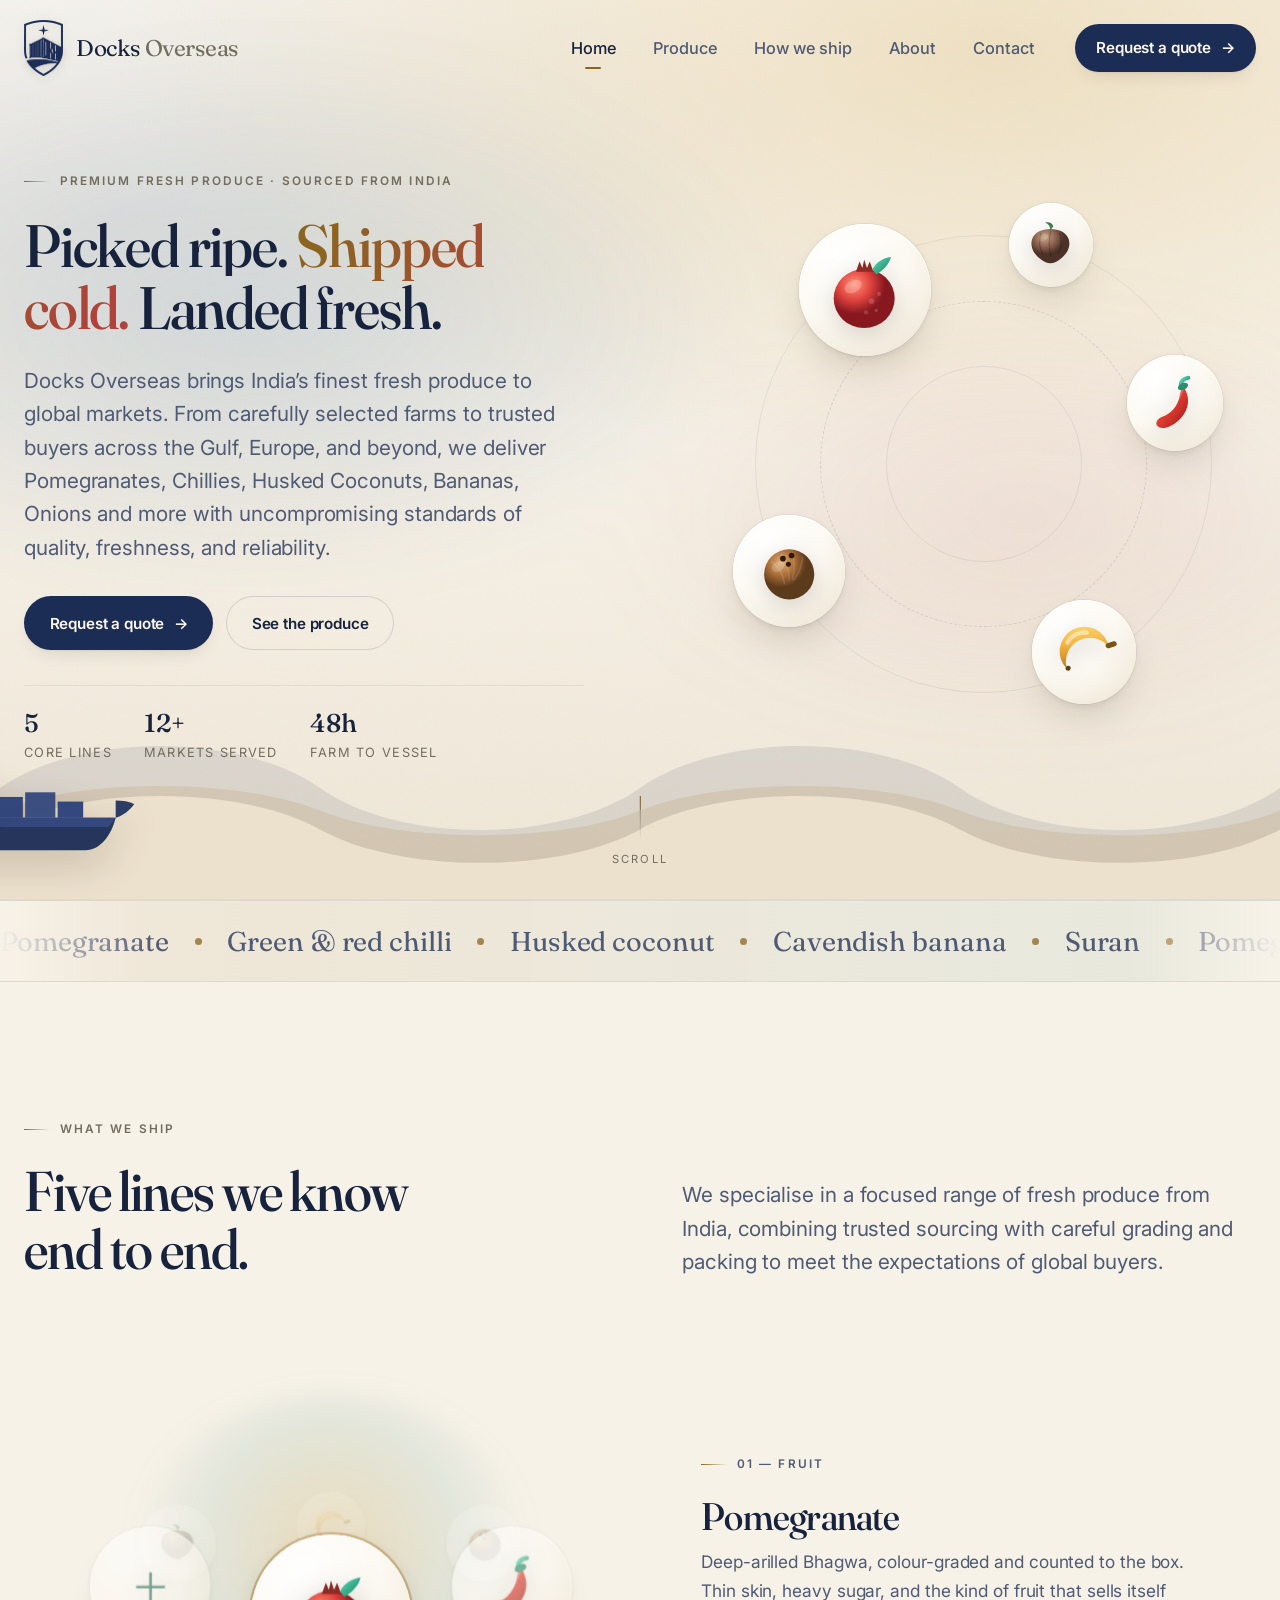
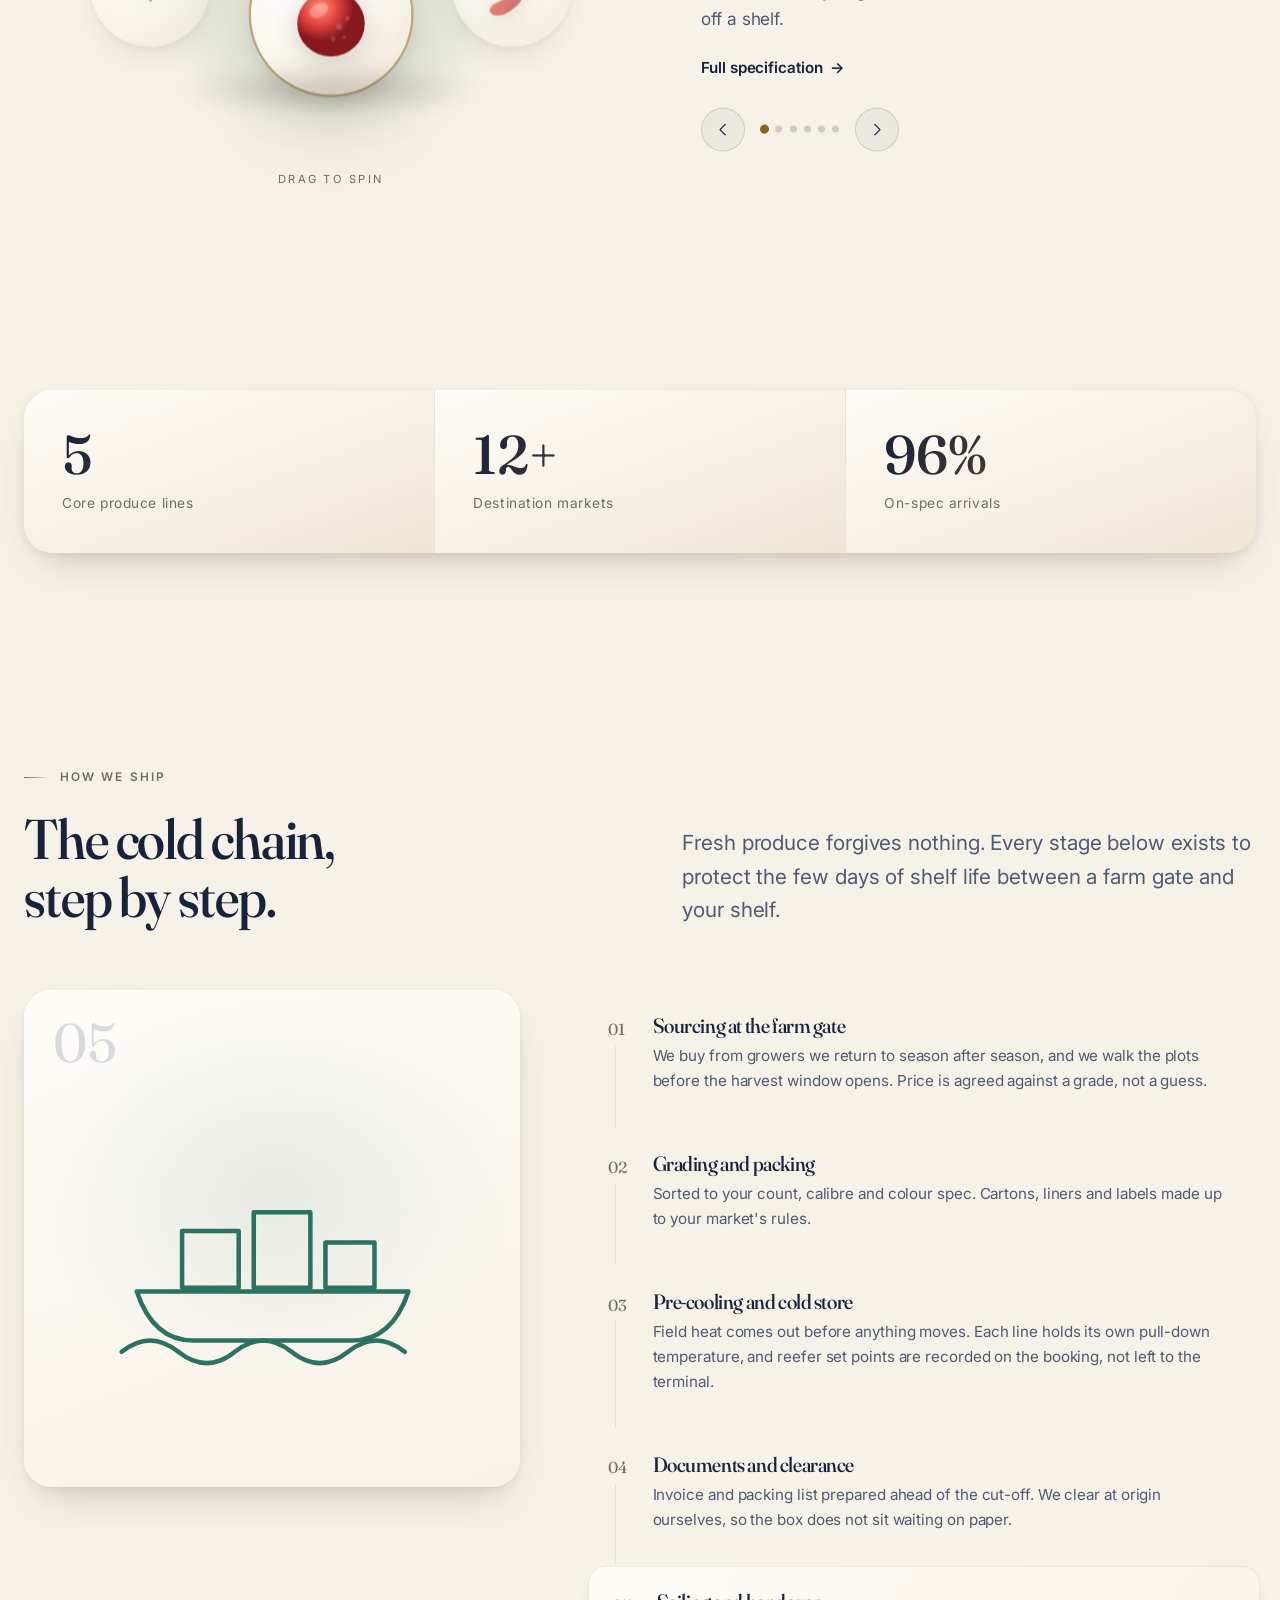
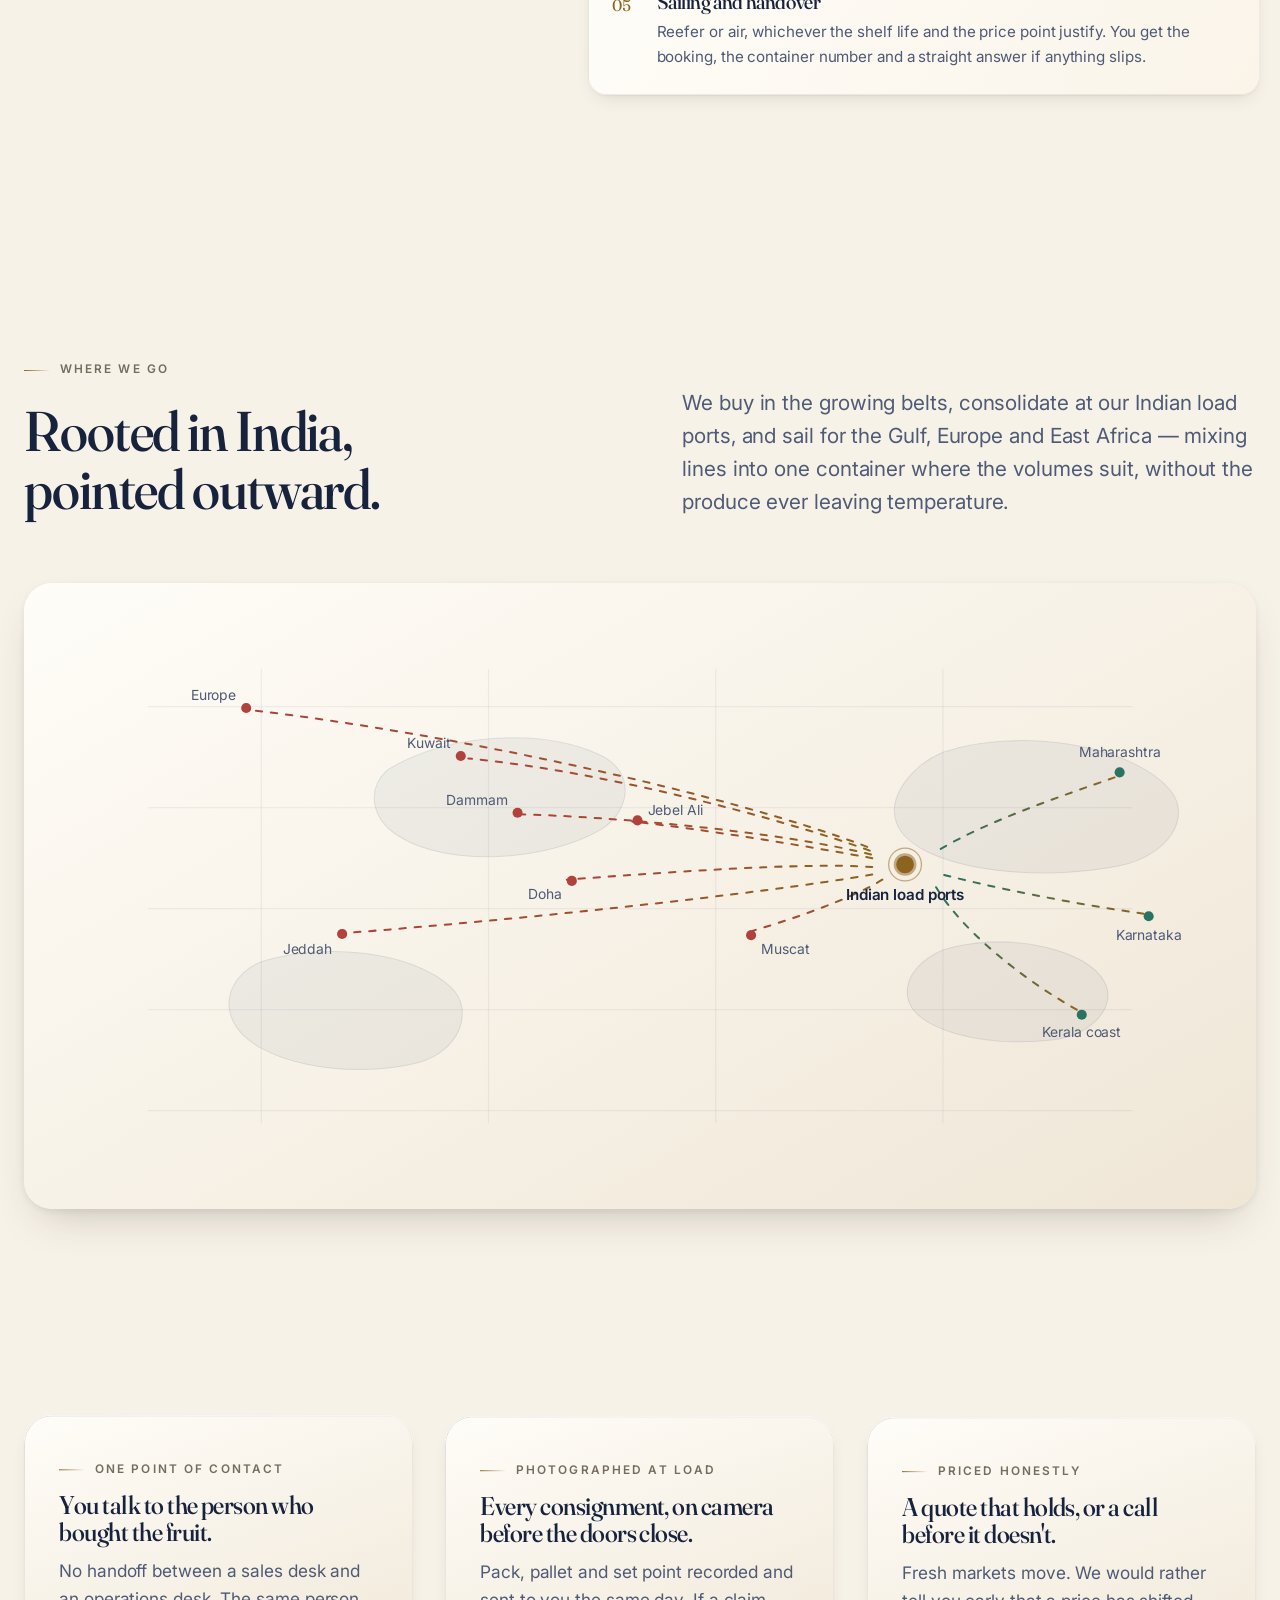
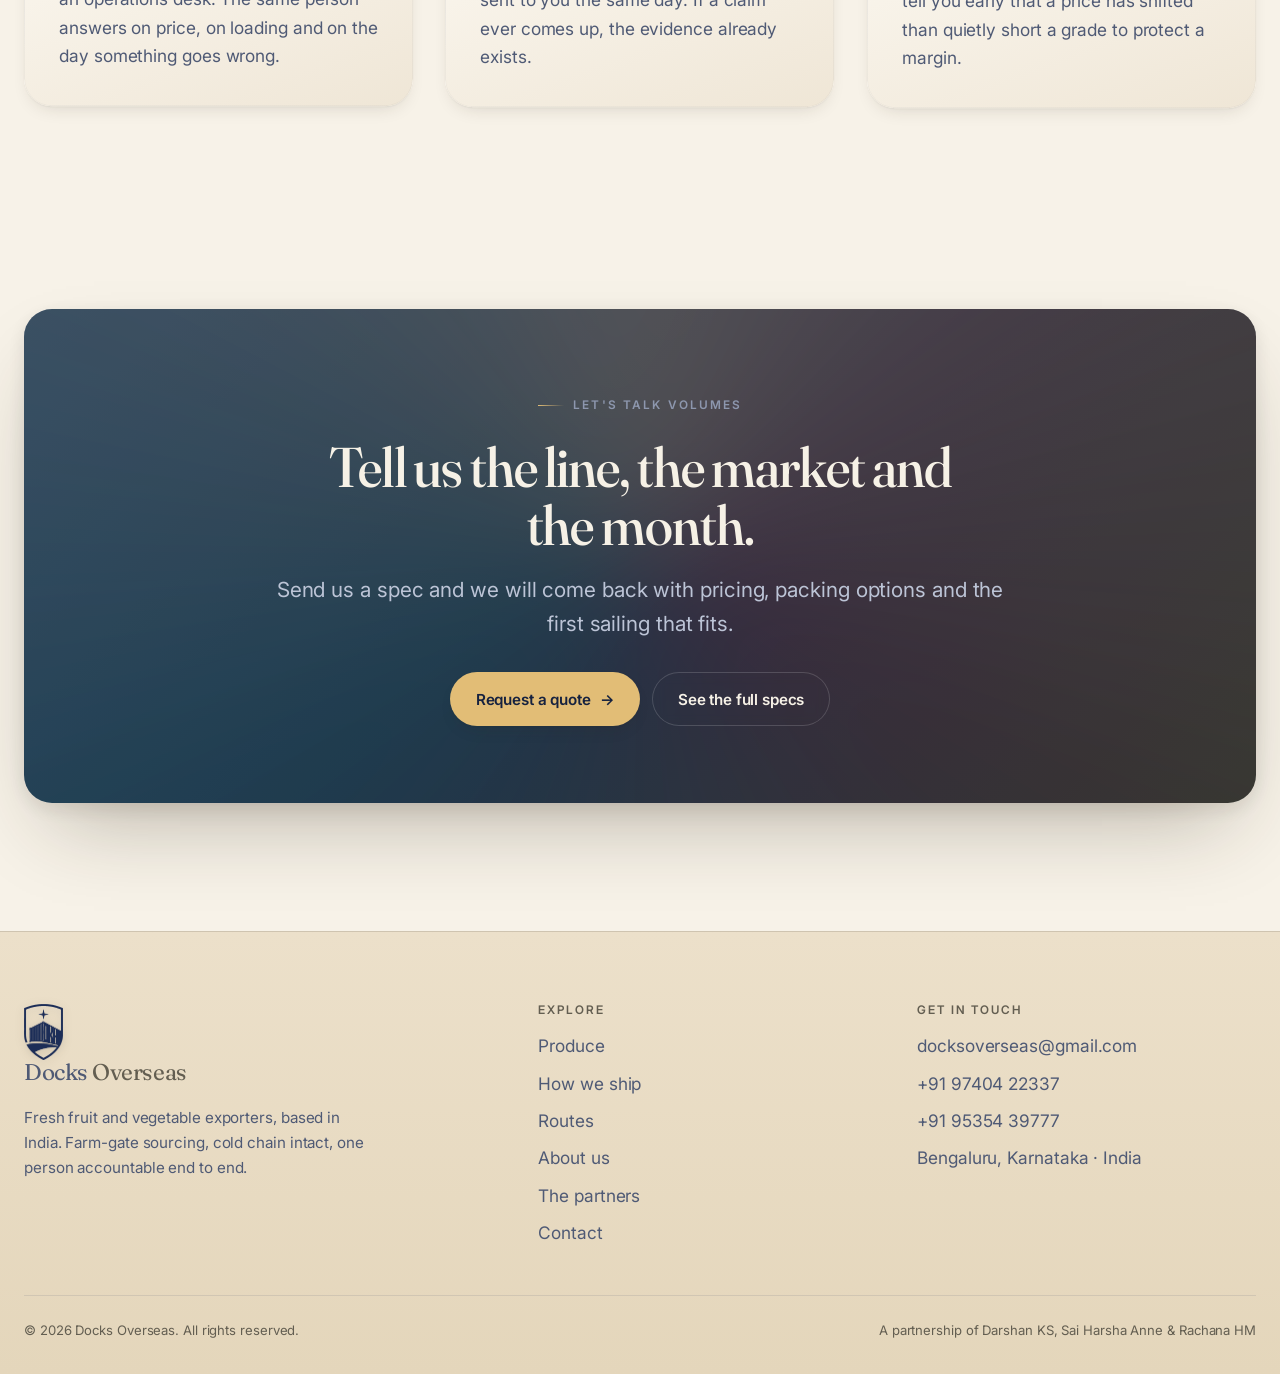
==== commit 92abd00b: "Wire enquiry form to Google Sheet, fix mobile hero and banana art Enquiry form now posts to a Google" ====
--- a/index.html
+++ b/index.html
@@ -73,11 +73,17 @@
 
   <!-- Banana -->
   <symbol id="p-banana" viewBox="0 0 100 100">
-    <path d="M18 46c0 20 14 36 34 36 17 0 30-11 32-24 1-5-6-7-8-2-4 10-13 17-24 17-15 0-25-12-25-27 0-5-9-5-9 0z" fill="url(#gBanana)" opacity=".55"/>
-    <path d="M24 38c0 21 14 37 34 37 18 0 31-11 33-25 1-5-7-7-9-2-4 11-13 18-24 18-16 0-26-13-26-28 0-5-8-5-8 0z" fill="url(#gBanana)"/>
-    <path d="M28 40c1 17 12 29 27 30" stroke="#fff" stroke-opacity=".3" stroke-width="3" fill="none" stroke-linecap="round"/>
-    <circle cx="28" cy="38" r="4" fill="#6b4a12"/>
-    <circle cx="88" cy="50" r="3.4" fill="#6b4a12"/>
+    <g transform="rotate(17 50 50)">
+      <!-- body: crescent struck from two offset circles, so it tapers to a
+           cusp at each end the way a banana does -->
+      <path d="M80.1 34.2A34 34 0 1 0 34.2 80.1A33 33 0 0 1 80.1 34.2Z" fill="url(#gBanana)"/>
+      <!-- one short highlight along the fattest part of the outer curve -->
+      <path d="M45.5 24.4A26 26 0 0 0 24.4 45.5" fill="none"
+            stroke="#fff" stroke-opacity=".45" stroke-width="6" stroke-linecap="round"/>
+      <!-- stem, and the darker blossom end -->
+      <path d="M79 33l7-5" stroke="#7a5412" stroke-width="7" stroke-linecap="round"/>
+      <circle cx="35.4" cy="78.6" r="3.4" fill="#5c3f0e"/>
+    </g>
   </symbol>
 
   <!-- Suran / elephant foot yam -->
--- a/assets/css/style.css
+++ b/assets/css/style.css
@@ -459,9 +459,13 @@
 
 /* small screens: the orb constellation needs to shrink or it collides */
 @media (max-width:640px){
-  .stage{ max-width:330px; margin-inline:auto; }
-  .orb--pom{ --s:100px; } .orb--chilli{ --s:74px; } .orb--coconut{ --s:86px; }
-  .orb--banana{ --s:80px; } .orb--suran{ --s:64px; }
+  /* The stage has no in-flow children — every orb is absolutely positioned —
+     so it has no intrinsic width. margin-inline:auto on its own overrides the
+     grid stretch and collapses it to 0x0, which piles every orb onto a single
+     point. It needs an explicit width. */
+  .stage{ width:100%; max-width:300px; margin-inline:auto; }
+  .orb--pom{ --s:92px; } .orb--chilli{ --s:68px; } .orb--coconut{ --s:78px; }
+  .orb--banana{ --s:72px; } .orb--suran{ --s:58px; }
   .orb svg{ width:66%; height:66%; }
 }
 
@@ -494,6 +498,13 @@
 }
 @keyframes sail{ from{ left:-22%; } to{ left:112%; } }
 @keyframes bobShip{ from{ transform:translateY(0) rotate(-.6deg); } to{ transform:translateY(-8px) rotate(.6deg); } }
+
+/* phones: shrink the sea and pad the hero so the produce stage sits clear of
+   the waves, the ship and the scroll cue */
+@media (max-width:640px){
+  .ocean{ height:min(26vh,210px); }
+  .hero{ padding-bottom:calc(min(26vh,210px) + 2.5rem); }
+}
 
 /* short viewports (laptops in landscape, split screens): keep the sea out of the copy */
 @media (max-height:680px){
@@ -1085,13 +1096,24 @@
 .field select{ appearance:none; background-image:linear-gradient(45deg,transparent 50%,var(--text-dim) 50%),linear-gradient(135deg,var(--text-dim) 50%,transparent 50%); background-position:calc(100% - 20px) 50%,calc(100% - 15px) 50%; background-size:5px 5px,5px 5px; background-repeat:no-repeat; }
 .field select option{ background:var(--surface); color:var(--text); }
 .field-row{ display:grid; gap:1.1rem; grid-template-columns:repeat(auto-fit,minmax(200px,1fr)); }
+.hp{ position:absolute; left:-9999px; width:1px; height:1px; overflow:hidden; }
 .form-note{ font-size:.82rem; color:var(--text-faint); }
+.form-legend{ margin:0 0 -.2rem; }
+.req{ color:var(--pom); font-weight:700; }
 .form-status{
   padding:.9rem 1.1rem; border-radius:14px; font-size:.9rem;
   background:rgba(46,125,107,.10); box-shadow:inset 0 0 0 1px rgba(46,125,107,.28);
   display:none;
 }
 .form-status.show{ display:block; animation:popIn .5s var(--ease-out); }
+.form-status.is-error{
+  background:rgba(176,65,59,.10);
+  box-shadow:inset 0 0 0 1px rgba(176,65,59,.30);
+}
+.form-status.is-working{
+  background:rgba(var(--film),.05);
+  box-shadow:inset 0 0 0 1px var(--line);
+}
 @keyframes popIn{ from{ opacity:0; transform:translateY(8px); } to{ opacity:1; transform:none; } }
 
 .contact-grid{ display:grid; gap:clamp(1.6rem,4vw,3rem); grid-template-columns:minmax(0,1fr); }
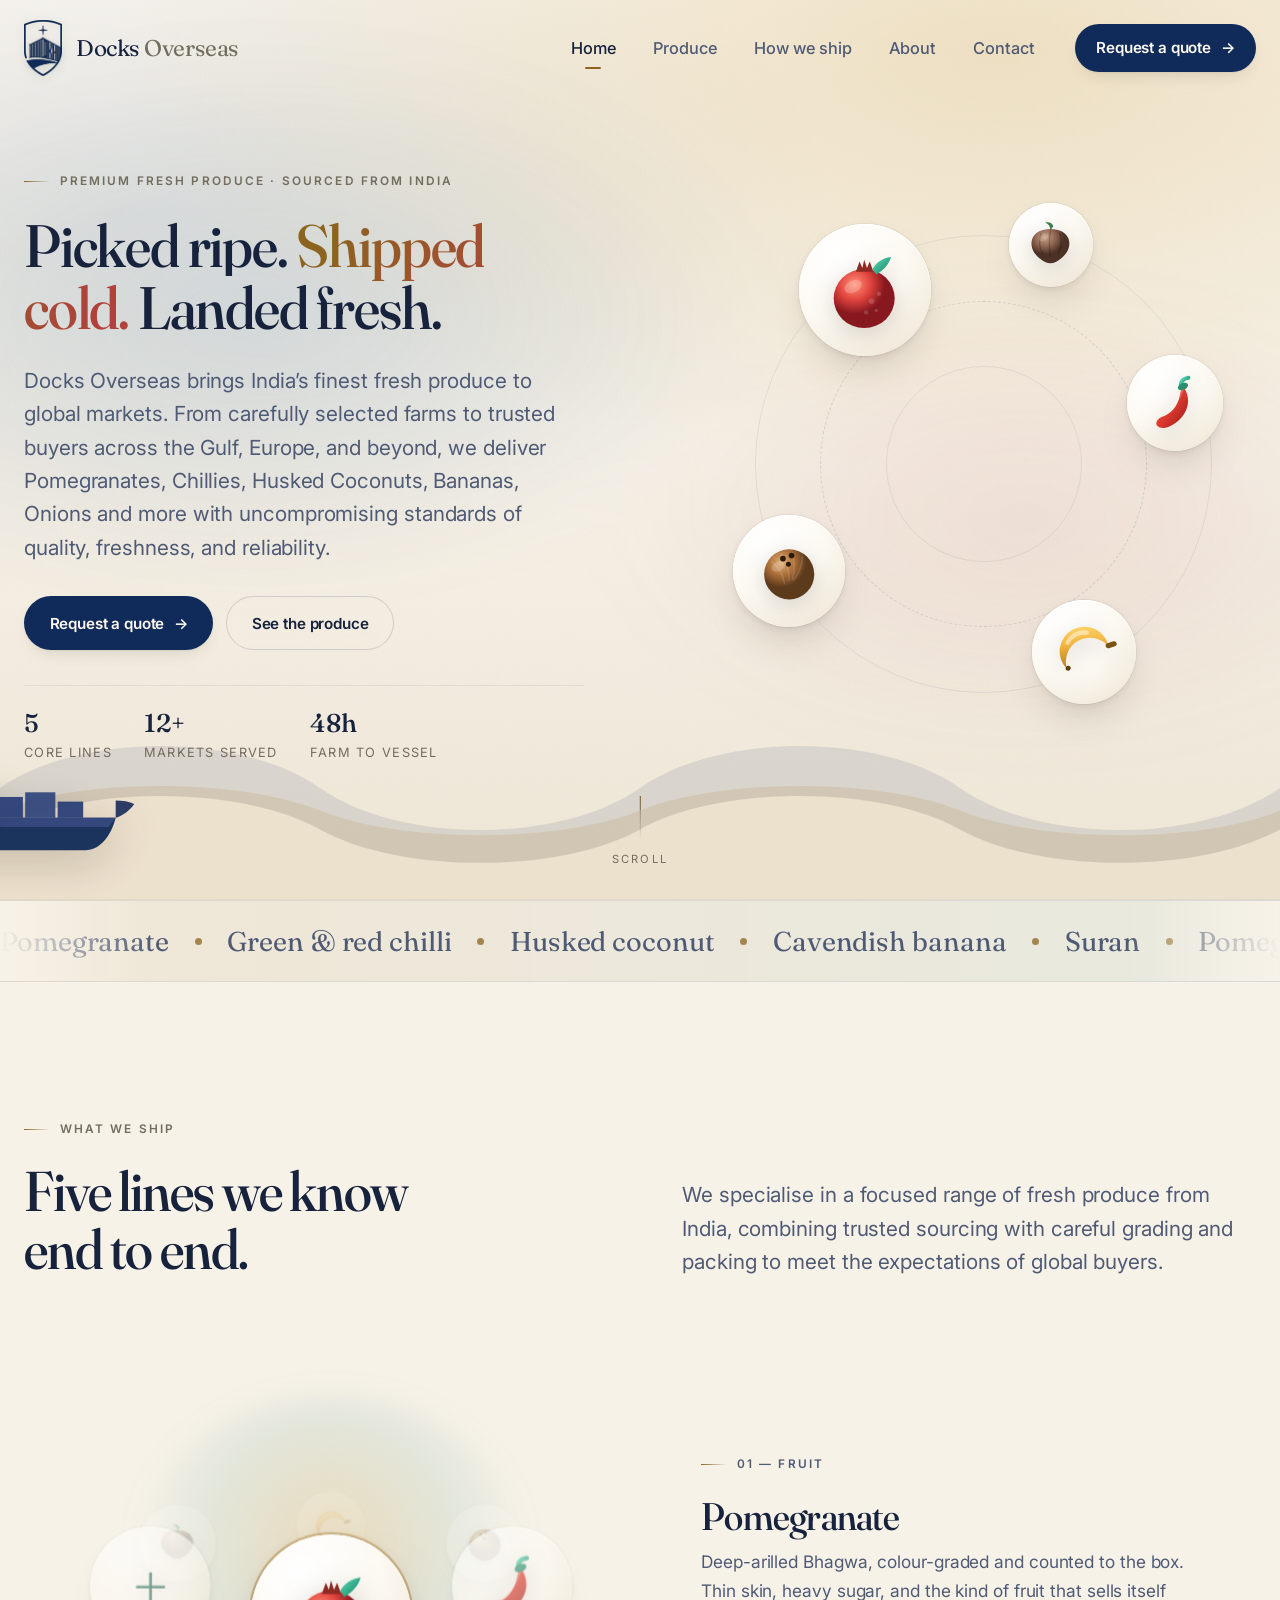
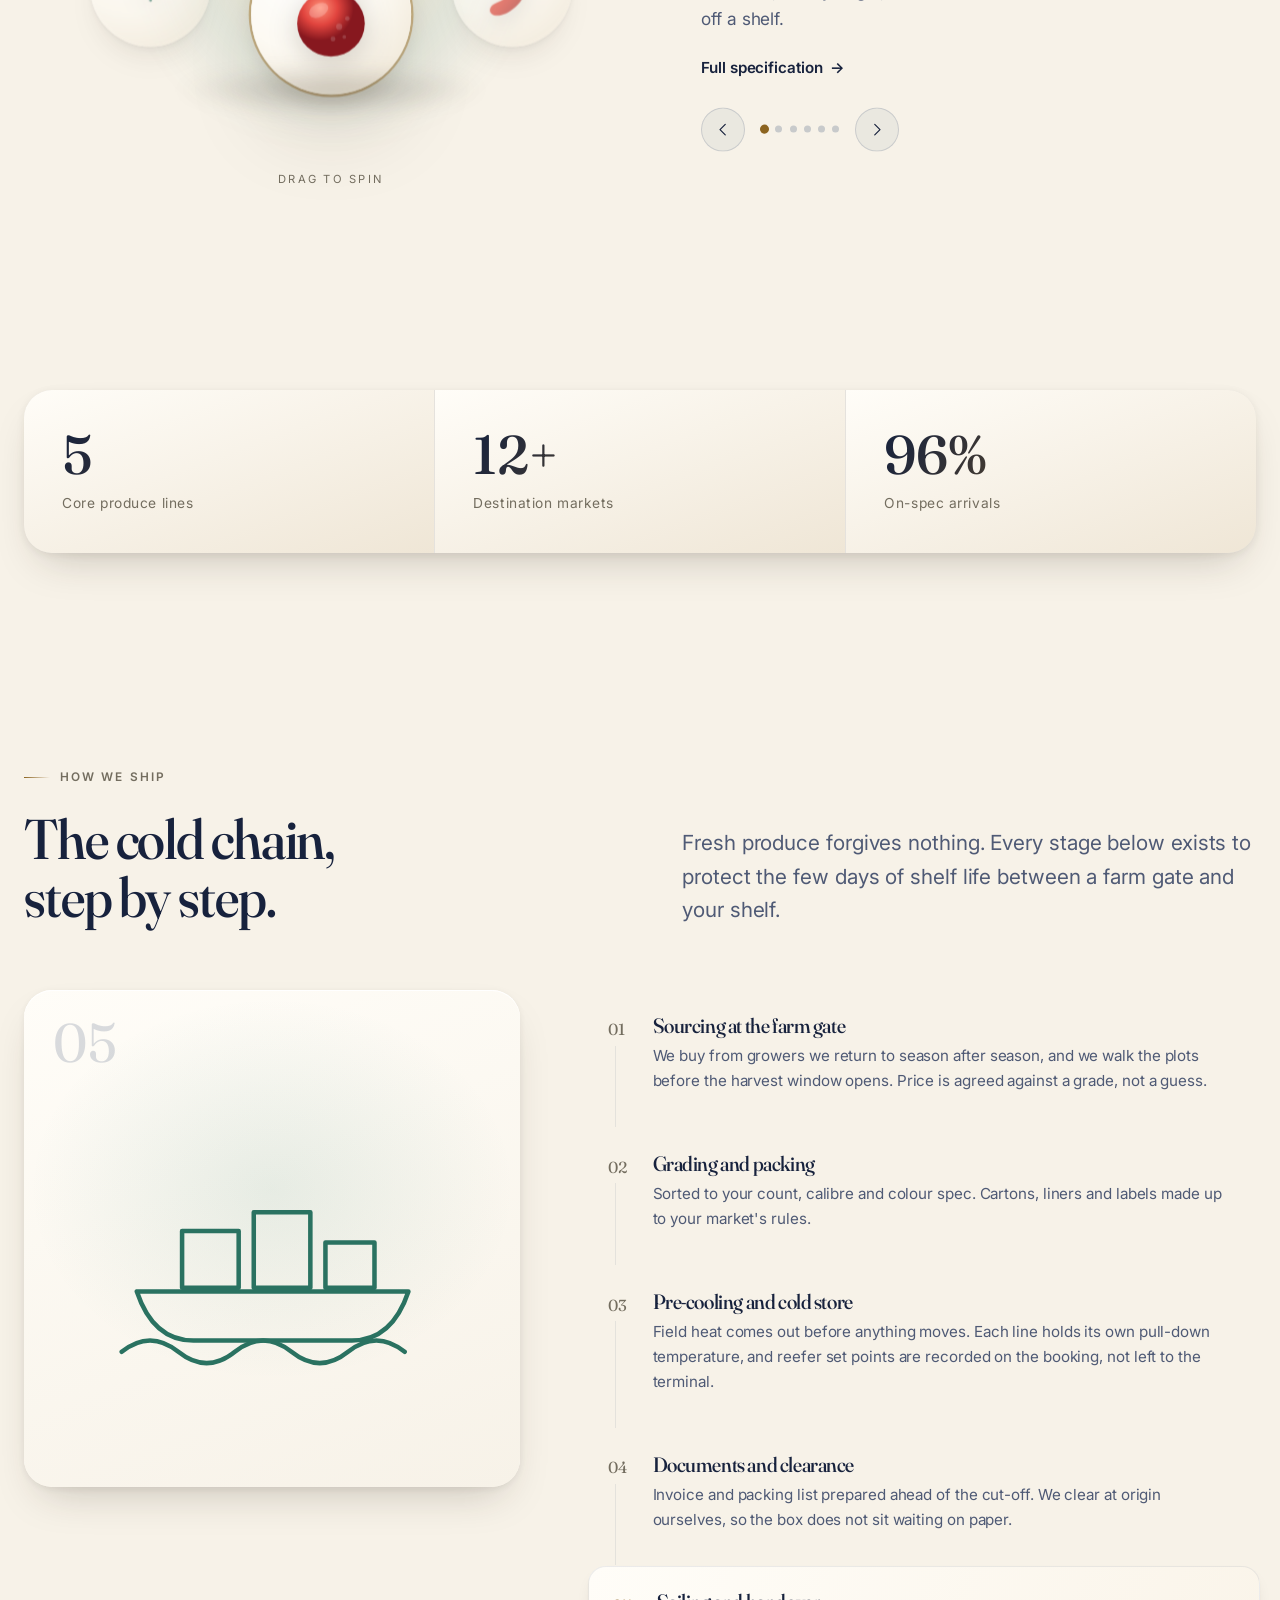
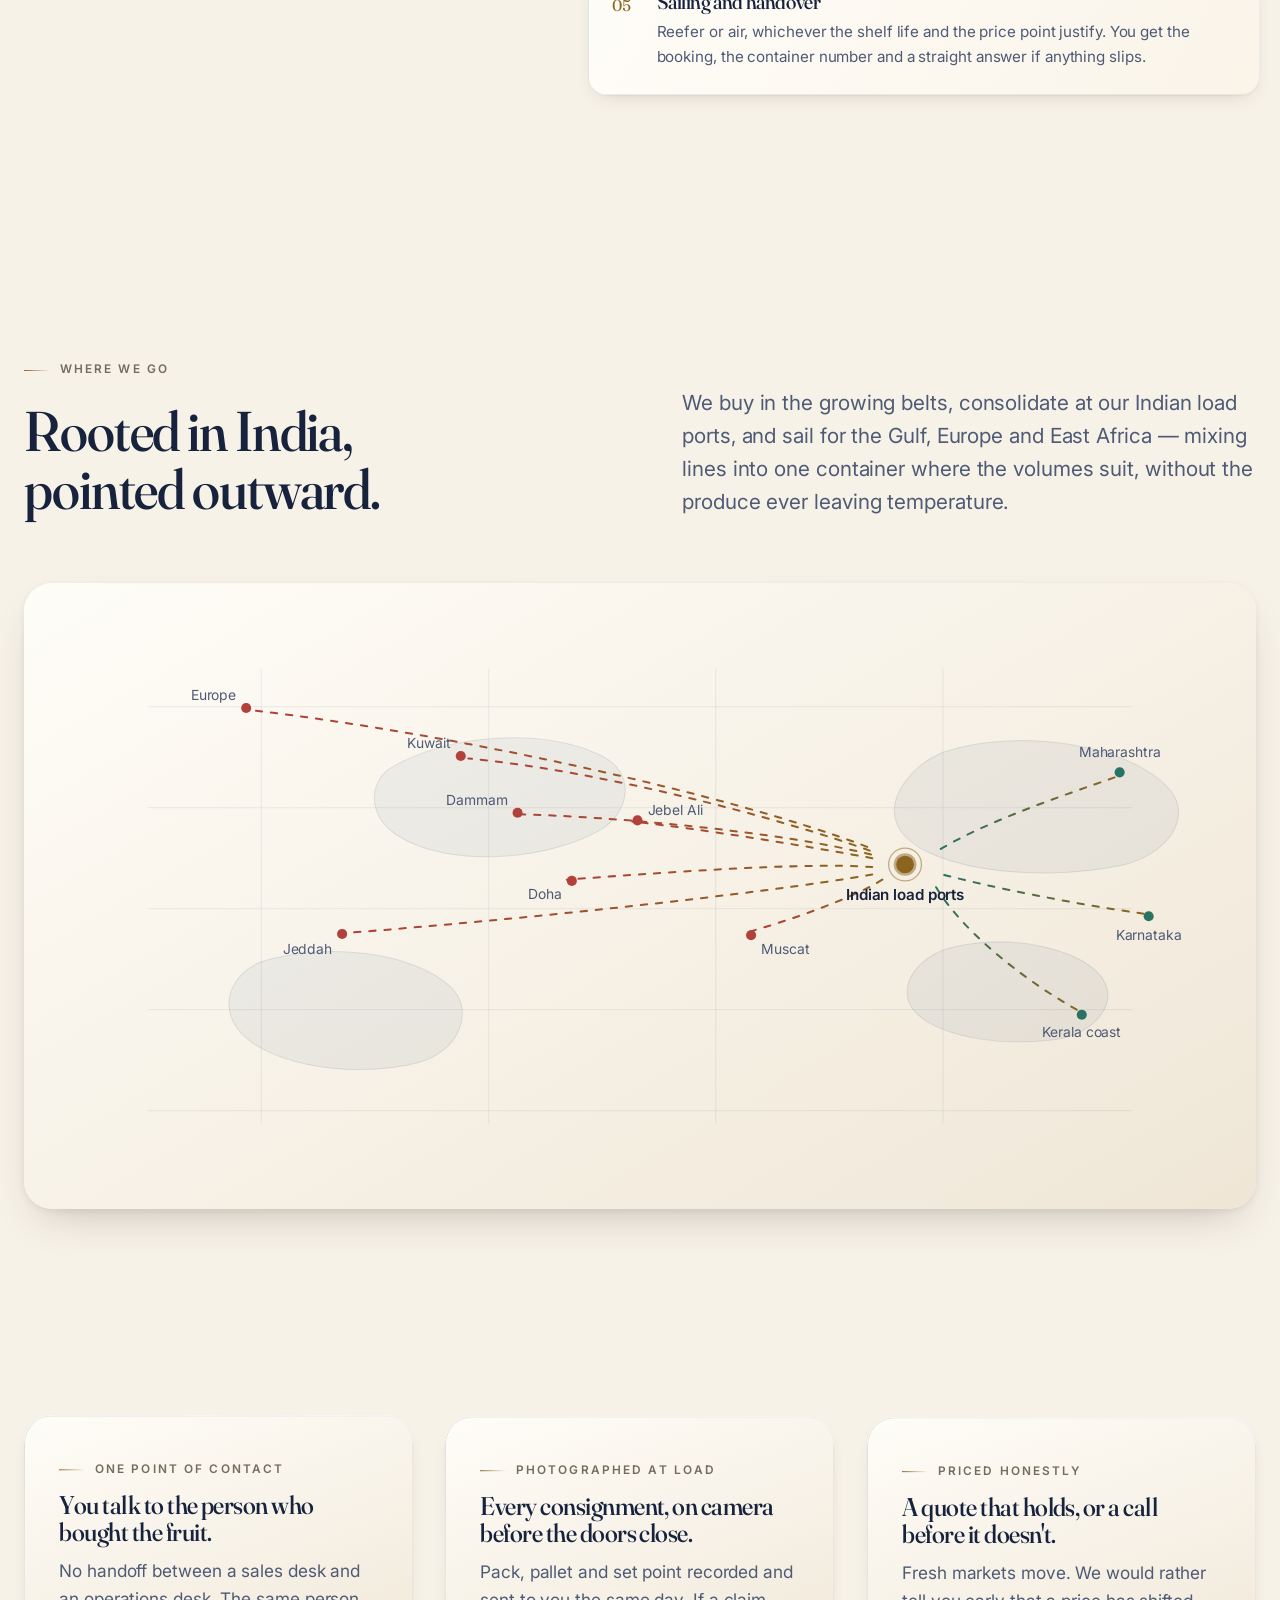
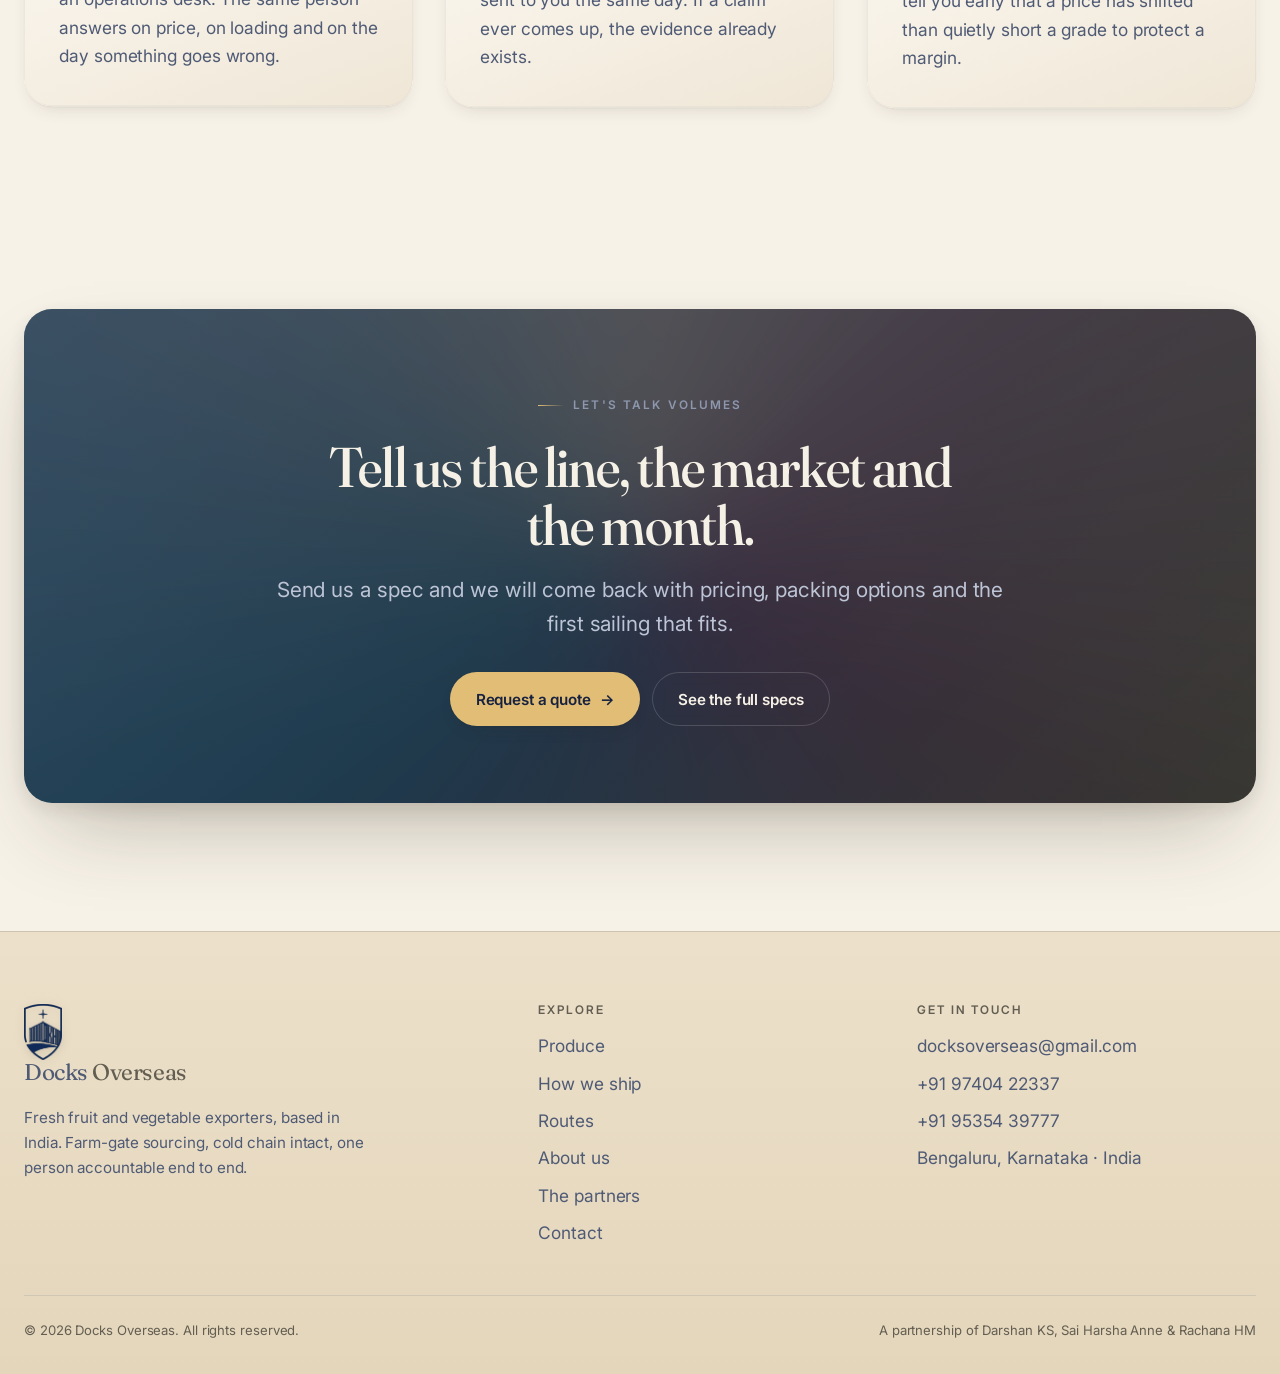
==== commit 78dc9993: "Refresh logo artwork and resample brand navy to match Co-Authored-By: Claude Opus 5 <noreply@anthrop" ====
--- a/index.html
+++ b/index.html
@@ -98,7 +98,7 @@
 
   <!-- Container ship, bow to the right -->
   <symbol id="p-ship" viewBox="0 0 320 120">
-    <path d="M22 74h276c-4 16-14 28-26 28H50c-14 0-24-11-28-28z" fill="#1b2c55"/>
+    <path d="M22 74h276c-4 16-14 28-26 28H50c-14 0-24-11-28-28z" fill="#102b59"/>
     <path d="M22 74h276l-6 8H26z" fill="#2b4079"/>
     <rect x="30" y="44" width="42" height="30" rx="3" fill="#22345f"/>
     <rect x="38" y="30" width="26" height="16" rx="2" fill="#2b4079"/>
@@ -123,14 +123,14 @@
 <!--SPRITE:end-->
 
 <div class="loader" aria-hidden="true">
-  <img src="assets/img/logo.png" alt="" width="623" height="900">
+  <img src="assets/img/logo.png" alt="" width="618" height="900">
 </div>
 
 <div class="progress" aria-hidden="true"></div>
 
 <header class="nav" id="nav">
   <a class="brand" href="index.html" aria-label="Docks Overseas — home">
-    <img class="brand-mark" src="assets/img/logo.png" alt="" width="623" height="900">
+    <img class="brand-mark" src="assets/img/logo.png" alt="" width="618" height="900">
     <span class="brand-text">Docks <em>Overseas</em></span>
   </a>
   <nav class="nav-links" aria-label="Primary">
@@ -576,7 +576,7 @@
     <div class="footer-grid">
       <div>
         <a class="brand" href="index.html" style="margin-bottom:1rem">
-          <img class="brand-mark" src="assets/img/logo.png" alt="" width="623" height="900">
+          <img class="brand-mark" src="assets/img/logo.png" alt="" width="618" height="900">
           <span class="brand-text">Docks <em>Overseas</em></span>
         </a>
         <p style="color:var(--text-dim);max-width:34ch;font-size:.95rem">
--- a/assets/css/style.css
+++ b/assets/css/style.css
@@ -5,7 +5,7 @@
 
 :root{
   /* brand — sampled from the logo */
-  --brand:      #1b2c55;
+  --brand:      #102b59;
   --brand-2:    #2b4079;
 
   /* ground: warm paper */
@@ -13,9 +13,9 @@
   --ground-2:   #efe6d6;
   --surface:    #fffdf8;
   --surface-2:  #faf4e9;
-  --line:       rgba(27,44,85,.15);
-  --line-soft:  rgba(27,44,85,.08);
-  --film:       27,44,85;        /* rgb triplet for subtle washes over paper */
+  --line:       rgba(16,43,89,.15);
+  --line-soft:  rgba(16,43,89,.08);
+  --film:       16,43,89;        /* rgb triplet for subtle washes over paper */
 
   /* type */
   --text:       #17223d;
@@ -53,8 +53,8 @@
   --ground-2:   #e4d6bb;
   --surface:    #f4ecdc;
   --surface-2:  #efe4cf;
-  --line:       rgba(27,44,85,.17);
-  --line-soft:  rgba(27,44,85,.10);
+  --line:       rgba(16,43,89,.17);
+  --line-soft:  rgba(16,43,89,.10);
   --text-faint: #635e51;
   --gold:       #7f571a;
   --pom:        #9c3833;
@@ -335,7 +335,7 @@
   content:""; position:absolute; inset:0; z-index:-6;
   background:
     radial-gradient(120% 80% at 78% 6%, rgba(216,184,119,.38), transparent 58%),
-    radial-gradient(90% 70% at 10% 24%, rgba(27,44,85,.09), transparent 62%),
+    radial-gradient(90% 70% at 10% 24%, rgba(16,43,89,.09), transparent 62%),
     linear-gradient(180deg,#fdfaf3 0%,#f7f2e8 52%,#efe6d6 100%);
 }
 /* slow-breathing aurora */
@@ -431,7 +431,7 @@
   display:grid; place-items:center;
   border-radius:50%;
   background:radial-gradient(circle at 32% 24%, #fff, #fdfaf3 48%, #ece2cf);
-  box-shadow:var(--d3), inset 0 1px 0 #fff, 0 0 0 1px rgba(27,44,85,.05);
+  box-shadow:var(--d3), inset 0 1px 0 #fff, 0 0 0 1px rgba(16,43,89,.05);
   backdrop-filter:blur(4px);
   animation:bob var(--dur,7s) var(--ease) infinite alternate;
   animation-delay:var(--delay,0s);
@@ -484,7 +484,7 @@
   animation:drift linear infinite;
 }
 .wave path{ fill:currentColor; }
-.wave--1{ color:rgba(27,44,85,.10); animation-duration:26s; height:70%; }
+.wave--1{ color:rgba(16,43,89,.10); animation-duration:26s; height:70%; }
 .wave--2{ color:rgba(176,134,64,.16); animation-duration:19s; height:56%; animation-direction:reverse; }
 .wave--3{ color:#ece1cd;              animation-duration:32s; height:44%; }
 @keyframes drift{ from{ transform:translateX(0); } to{ transform:translateX(-50%); } }
@@ -695,7 +695,7 @@
   width:100%; height:100%;
   border-radius:50%;
   background:radial-gradient(circle at 32% 24%, #fff, #fdfaf3 48%, #ece2cf);
-  box-shadow:var(--d3), inset 0 1px 0 #fff, 0 0 0 1px rgba(27,44,85,.05);
+  box-shadow:var(--d3), inset 0 1px 0 #fff, 0 0 0 1px rgba(16,43,89,.05);
   backdrop-filter:blur(4px);
   transform:scale(var(--s,1));
   transition:transform .45s var(--ease-out), box-shadow .45s var(--ease-out);
@@ -850,7 +850,7 @@
   animation:flow 2.4s linear infinite;
 }
 @keyframes flow{ to{ stroke-dashoffset:-24; } }
-.route-arc{ fill:none; stroke:rgba(27,44,85,.12); stroke-width:1; }
+.route-arc{ fill:none; stroke:rgba(16,43,89,.12); stroke-width:1; }
 .hub{ transform-box:fill-box; transform-origin:center; }
 .hub-pulse{ animation:pulse 2.8s var(--ease) infinite; transform-box:fill-box; transform-origin:center; }
 @keyframes pulse{
@@ -858,7 +858,7 @@
   70% { transform:scale(2.6); opacity:0; }
   100%{ transform:scale(2.6); opacity:0; }
 }
-.landmass{ fill:rgba(27,44,85,.055); stroke:rgba(27,44,85,.10); stroke-width:.8; }
+.landmass{ fill:rgba(16,43,89,.055); stroke:rgba(16,43,89,.10); stroke-width:.8; }
 
 /* ==========================================================================
    STATS
@@ -948,7 +948,7 @@
   content:""; position:absolute; inset:0; z-index:-2;
   background:
     radial-gradient(90% 70% at 80% 0%, rgba(216,184,119,.34), transparent 62%),
-    radial-gradient(80% 60% at 5% 20%, rgba(27,44,85,.07), transparent 65%),
+    radial-gradient(80% 60% at 5% 20%, rgba(16,43,89,.07), transparent 65%),
     linear-gradient(180deg,#fdfaf3,#f7f2e8);
 }
 .page-head::after{
@@ -996,7 +996,7 @@
   position:relative; aspect-ratio:1/1;
   display:grid; place-items:center;
   border-radius:var(--radius);
-  background:radial-gradient(circle at 35% 28%, var(--tint,rgba(27,44,85,.08)), rgba(27,44,85,.12));
+  background:radial-gradient(circle at 35% 28%, var(--tint,rgba(16,43,89,.08)), rgba(16,43,89,.12));
   box-shadow:inset 0 1px 0 #fff, var(--d2);
   overflow:hidden;
 }
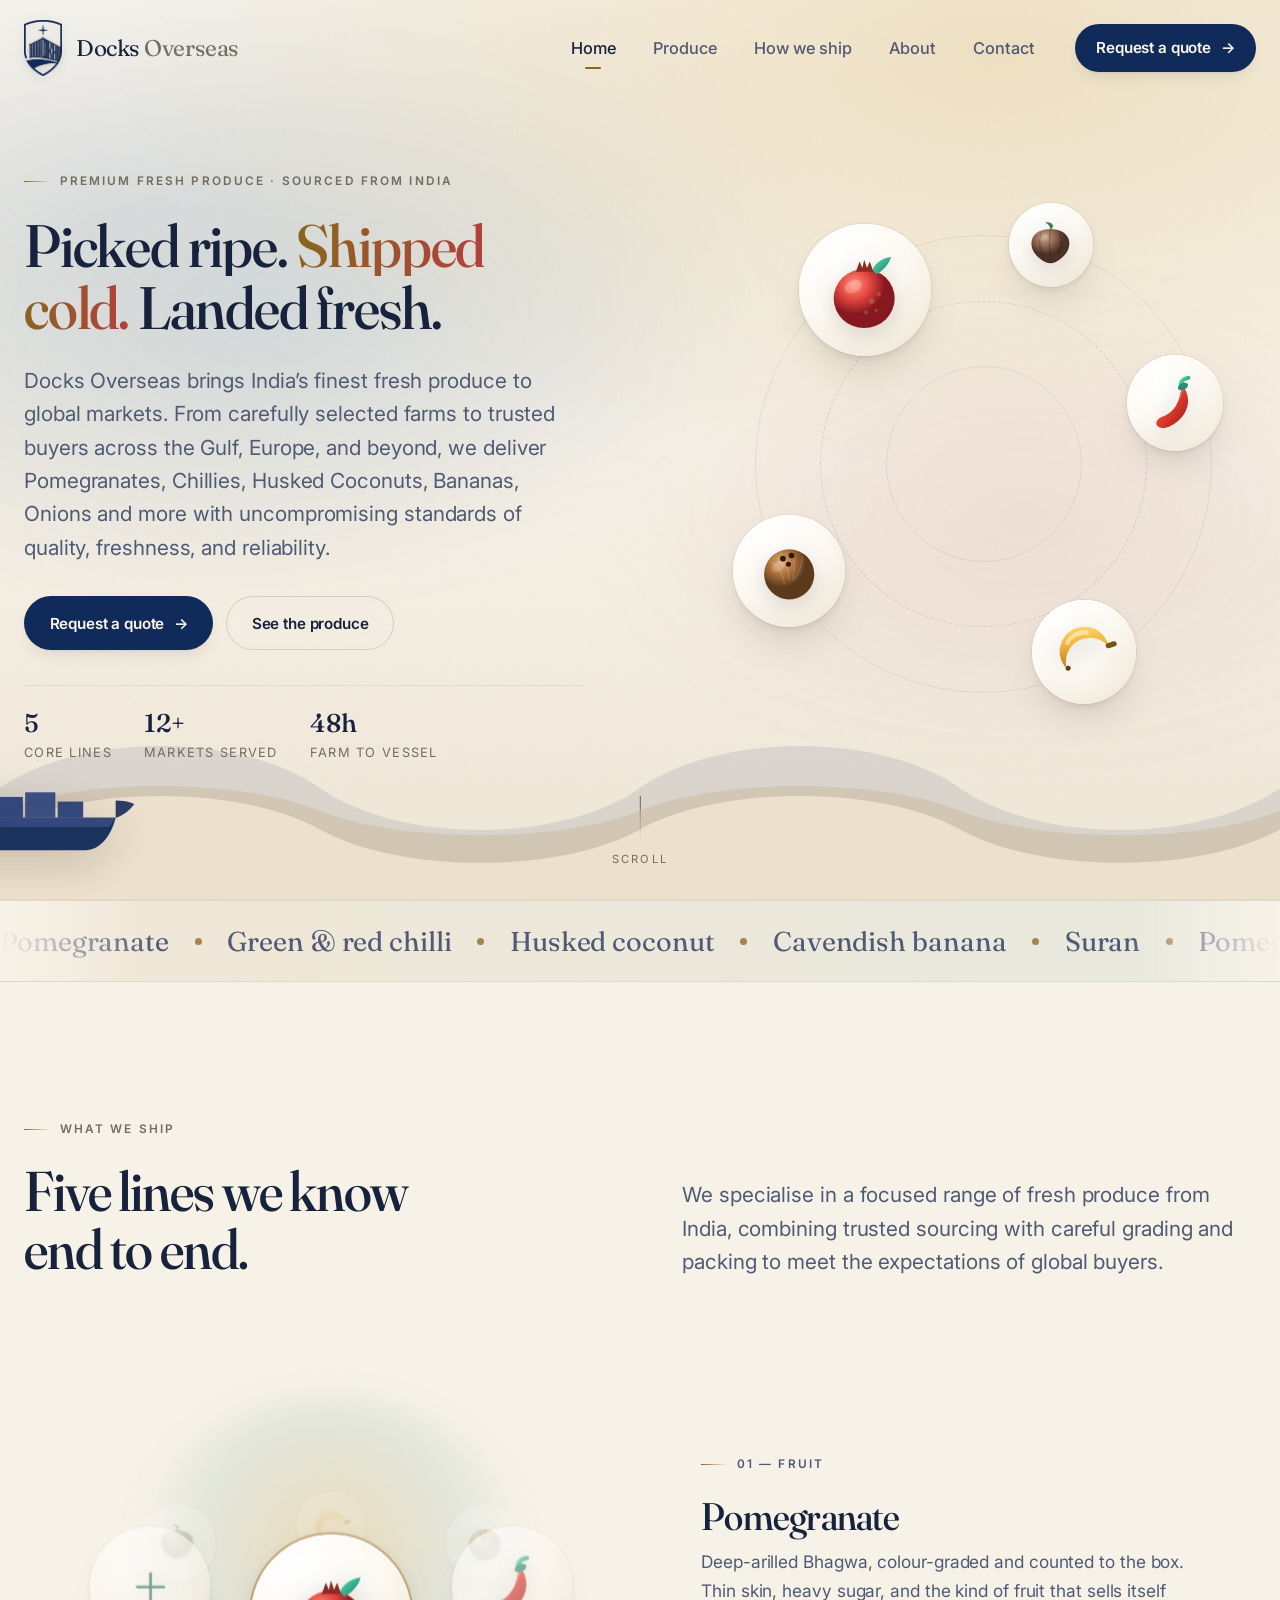
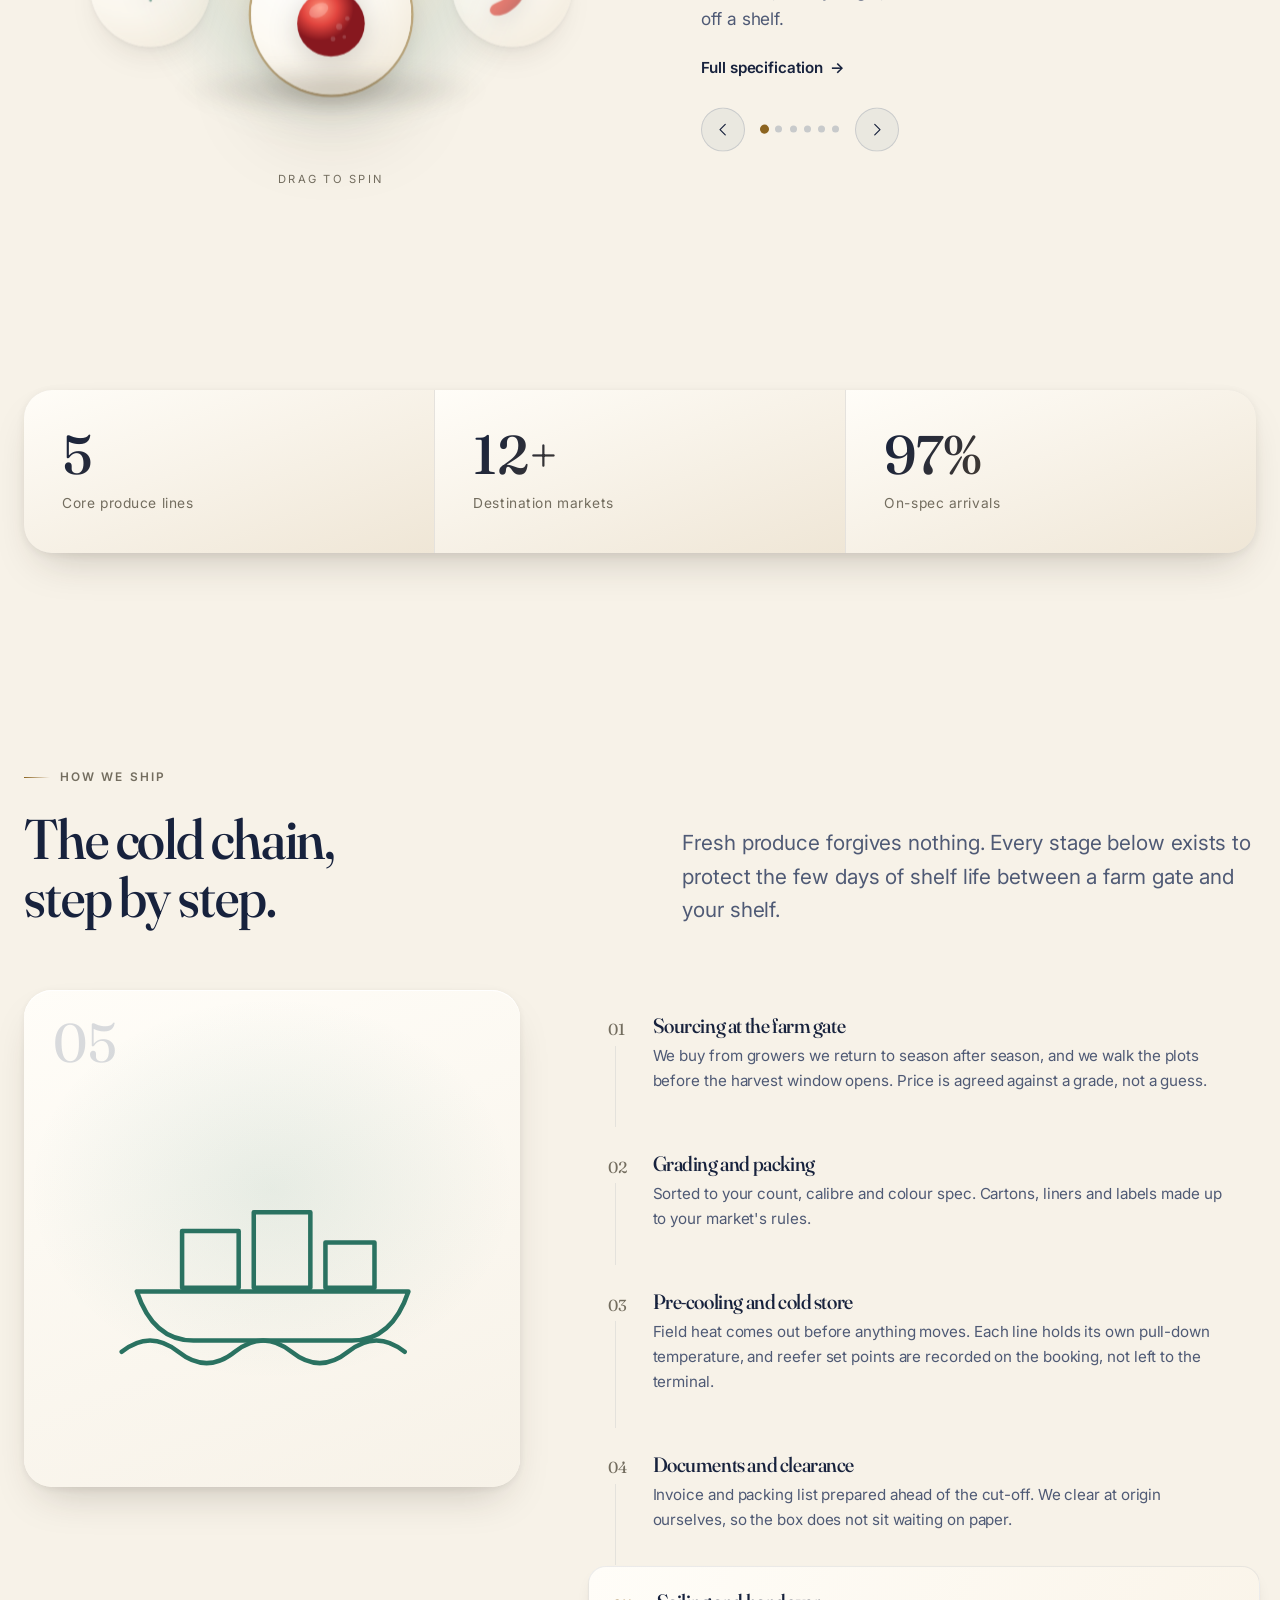
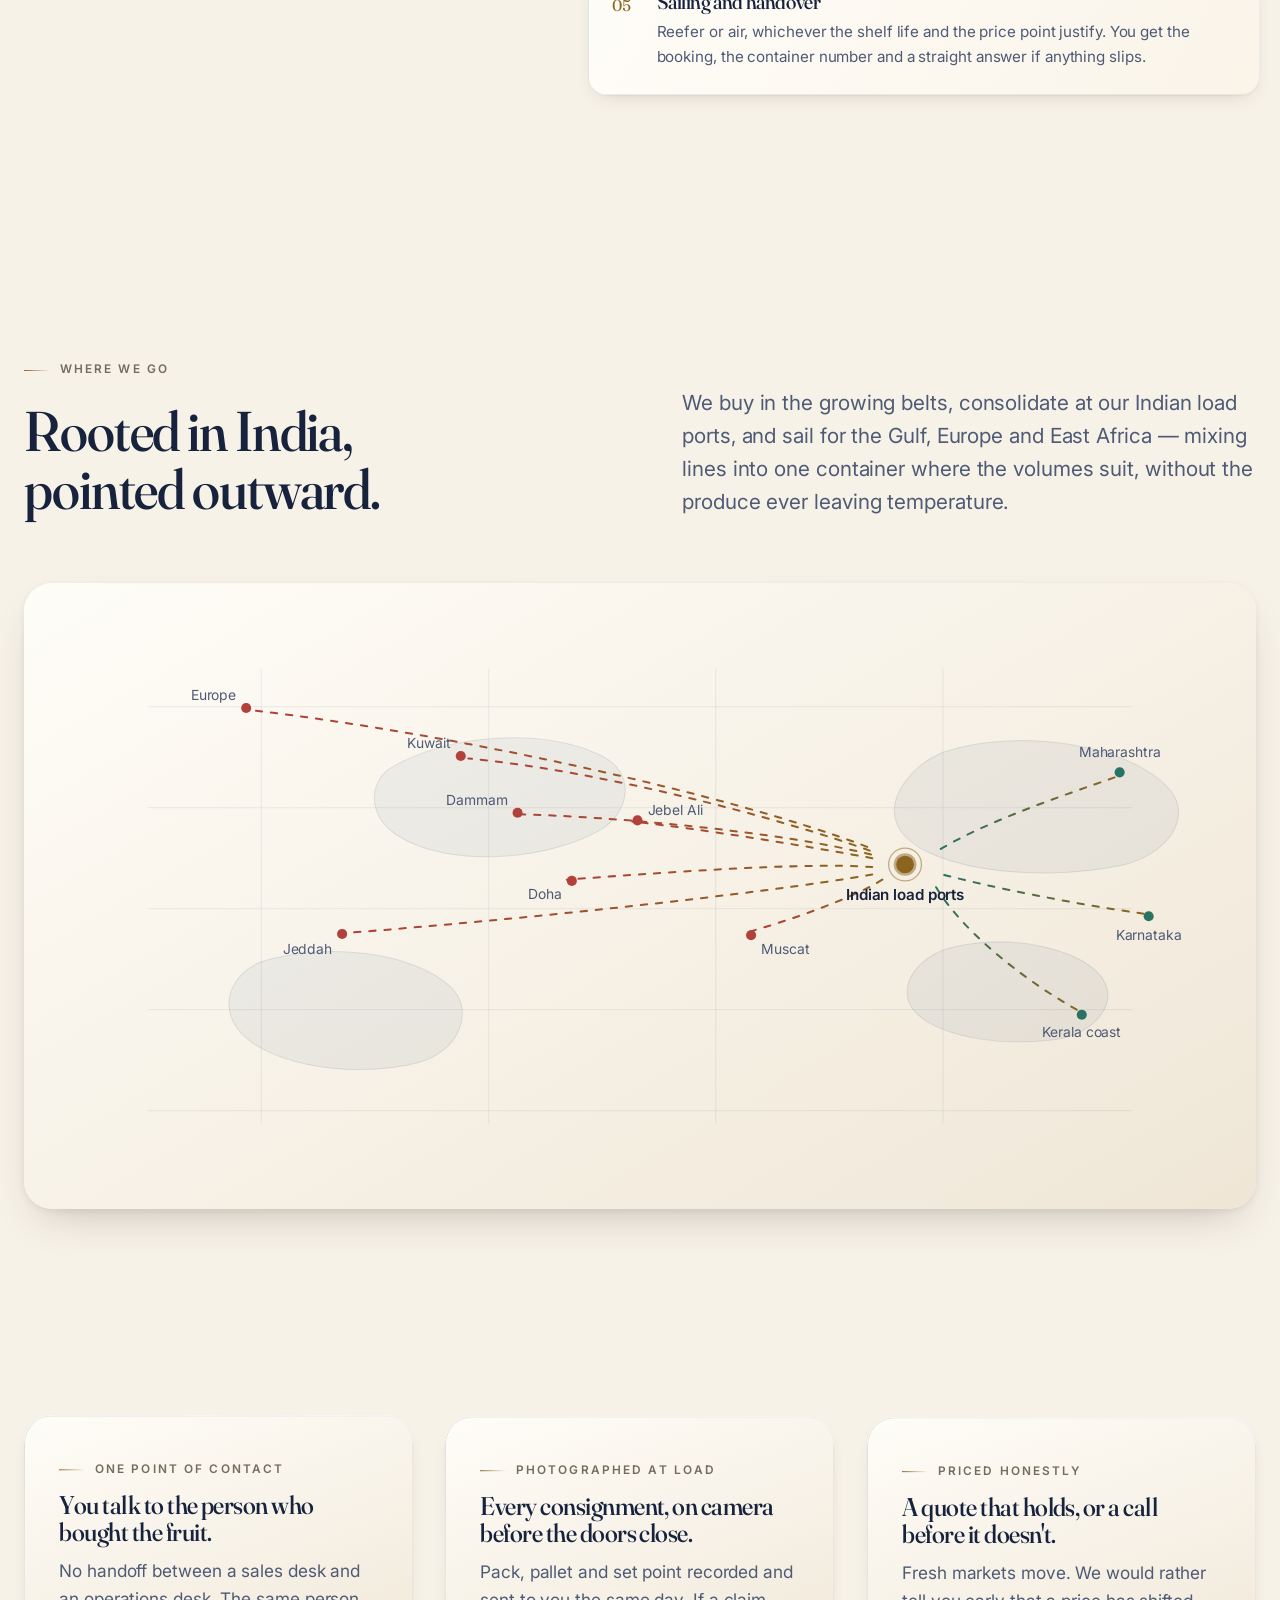
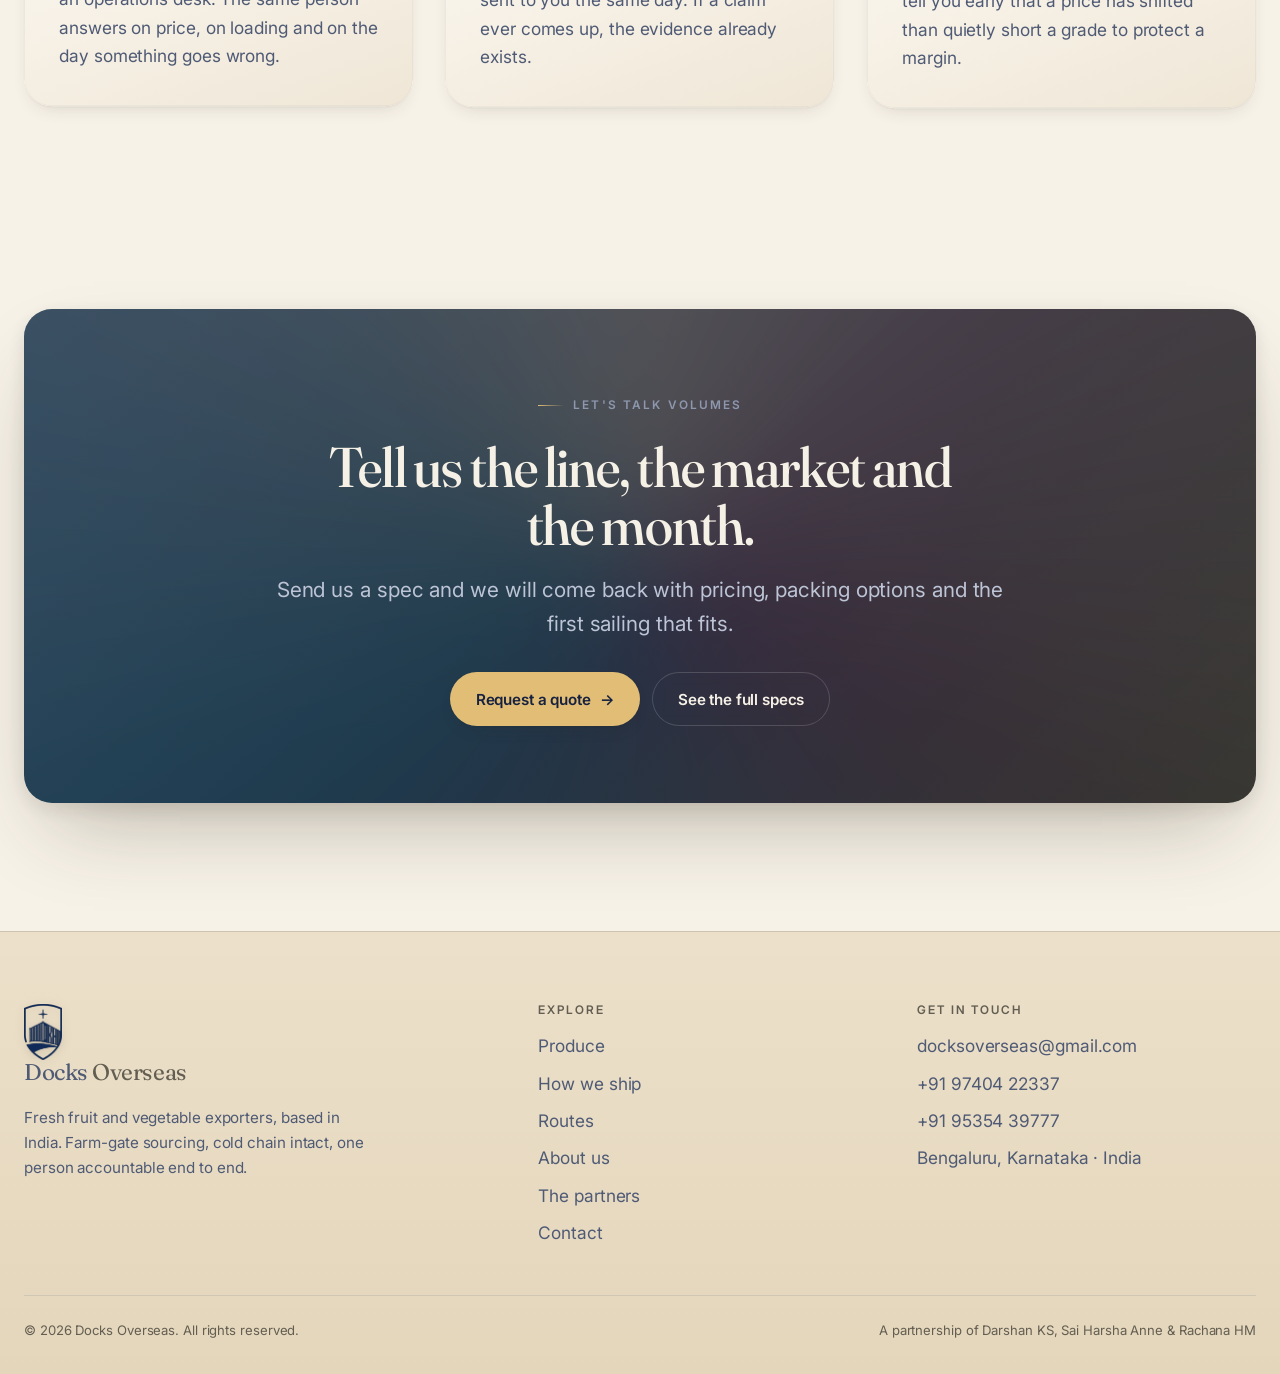
==== commit fd102821: "Add robots.txt, sitemap, canonicals and Organization schema Co-Authored-By: Claude Opus 5 <noreply@a" ====
--- a/index.html
+++ b/index.html
@@ -6,6 +6,11 @@
 <title>Docks Overseas — Fresh produce, grown in India, shipped worldwide</title>
 <meta name="description" content="Docks Overseas is an India-based fresh fruit and vegetable exporter — pomegranate, chilli, husked coconut, banana and suran, moved farm-to-port under an unbroken cold chain.">
 <meta name="theme-color" content="#f7f2e8">
+<link rel="canonical" href="https://www.docksoverseas.com/">
+<meta property="og:url" content="https://www.docksoverseas.com/">
+<meta property="og:image" content="https://www.docksoverseas.com/assets/img/logo.png">
+<meta property="og:site_name" content="Docks Overseas">
+<meta name="twitter:card" content="summary">
 <meta property="og:title" content="Docks Overseas — Fresh produce, sourced and shipped">
 <meta property="og:description" content="Pomegranate, chilli, husked coconut, banana and suran. Indian farms to your port, cold chain intact.">
 <meta property="og:type" content="website">
@@ -15,6 +20,46 @@
 <link rel="preconnect" href="https://fonts.gstatic.com" crossorigin>
 <link href="https://fonts.googleapis.com/css2?family=Fraunces:opsz,wght@9..144,400;9..144,500;9..144,600&family=Inter:wght@400;500;600&display=swap" rel="stylesheet">
 <link rel="stylesheet" href="assets/css/style.css">
+<script type="application/ld+json">
+{
+  "@context": "https://schema.org",
+  "@type": "Organization",
+  "name": "Docks Overseas",
+  "url": "https://www.docksoverseas.com/",
+  "logo": "https://www.docksoverseas.com/assets/img/logo.png",
+  "description": "India-based fresh fruit and vegetable export house shipping pomegranate, chilli, husked coconut, banana and suran under an unbroken cold chain.",
+  "email": "docksoverseas@gmail.com",
+  "telephone": "+91-97404-22337",
+  "address": {
+    "@type": "PostalAddress",
+    "addressLocality": "Bengaluru",
+    "addressRegion": "Karnataka",
+    "addressCountry": "IN"
+  },
+  "contactPoint": [
+    {
+      "@type": "ContactPoint",
+      "contactType": "sales",
+      "telephone": "+91-97404-22337",
+      "email": "docksoverseas@gmail.com",
+      "areaServed": [
+        "AE",
+        "SA",
+        "QA",
+        "KW",
+        "OM",
+        "BH",
+        "GB",
+        "NL",
+        "DE"
+      ],
+      "availableLanguage": [
+        "en"
+      ]
+    }
+  ]
+}
+</script>
 </head>
 <body>
 <!--SPRITE:start-->
--- a/assets/css/style.css
+++ b/assets/css/style.css
@@ -381,7 +381,16 @@
 }
 .is-ready .reveal-words .w i{ transform:none; }
 
-.hero h1 .accent{
+/* Solid colour first. Clipping a gradient to text means the text is painted
+   with nothing but that gradient — if the clip fails the words do not fall
+   back, they disappear. This guarantees they are always readable. */
+.hero h1 .accent{ color:var(--pom); }
+
+/* Then clip the gradient per word rather than across the whole phrase. The
+   phrase is an inline element that can break across lines and whose children
+   are transformed by the reveal animation; both of those stop some engines
+   clipping reliably. Each word is its own inline-block, so neither applies. */
+.hero h1 .accent .w i{
   background:linear-gradient(100deg,var(--gold) 10%,var(--pom) 90%);
   -webkit-background-clip:text; background-clip:text;
   color:transparent;
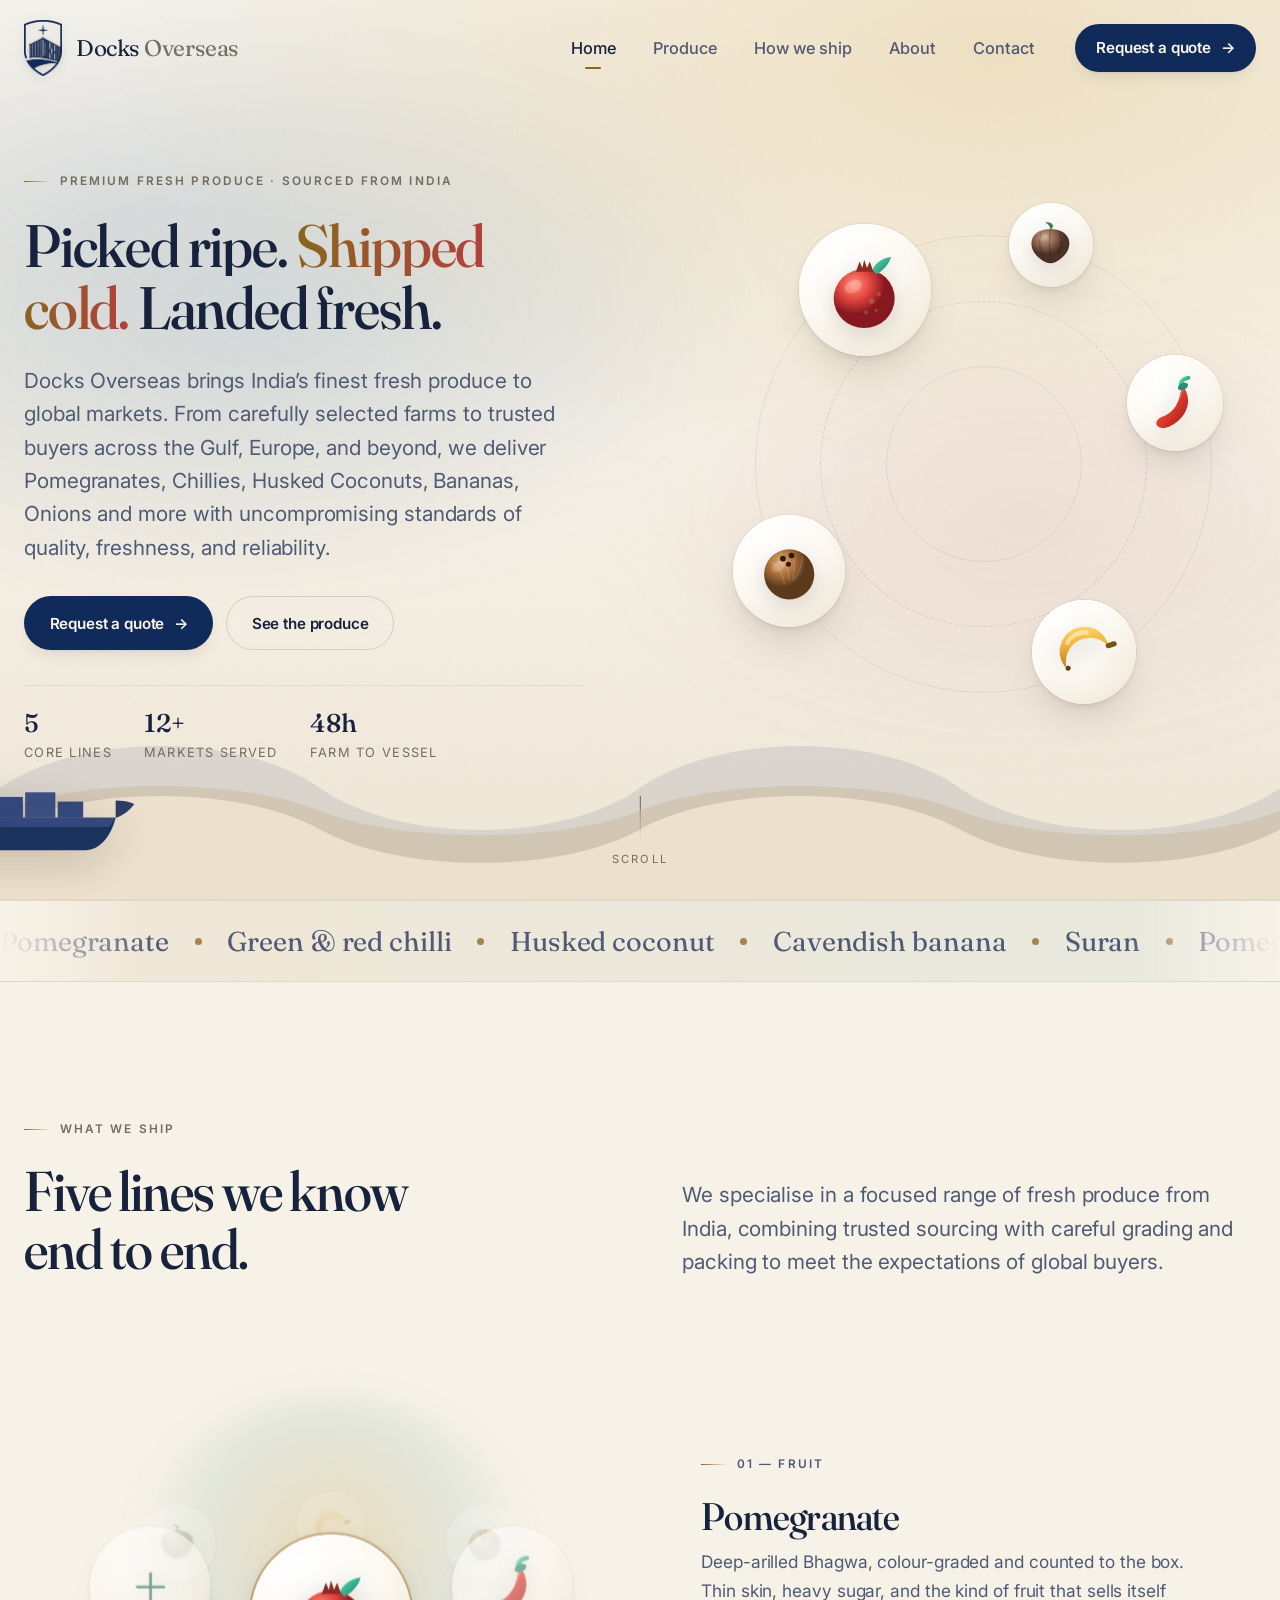
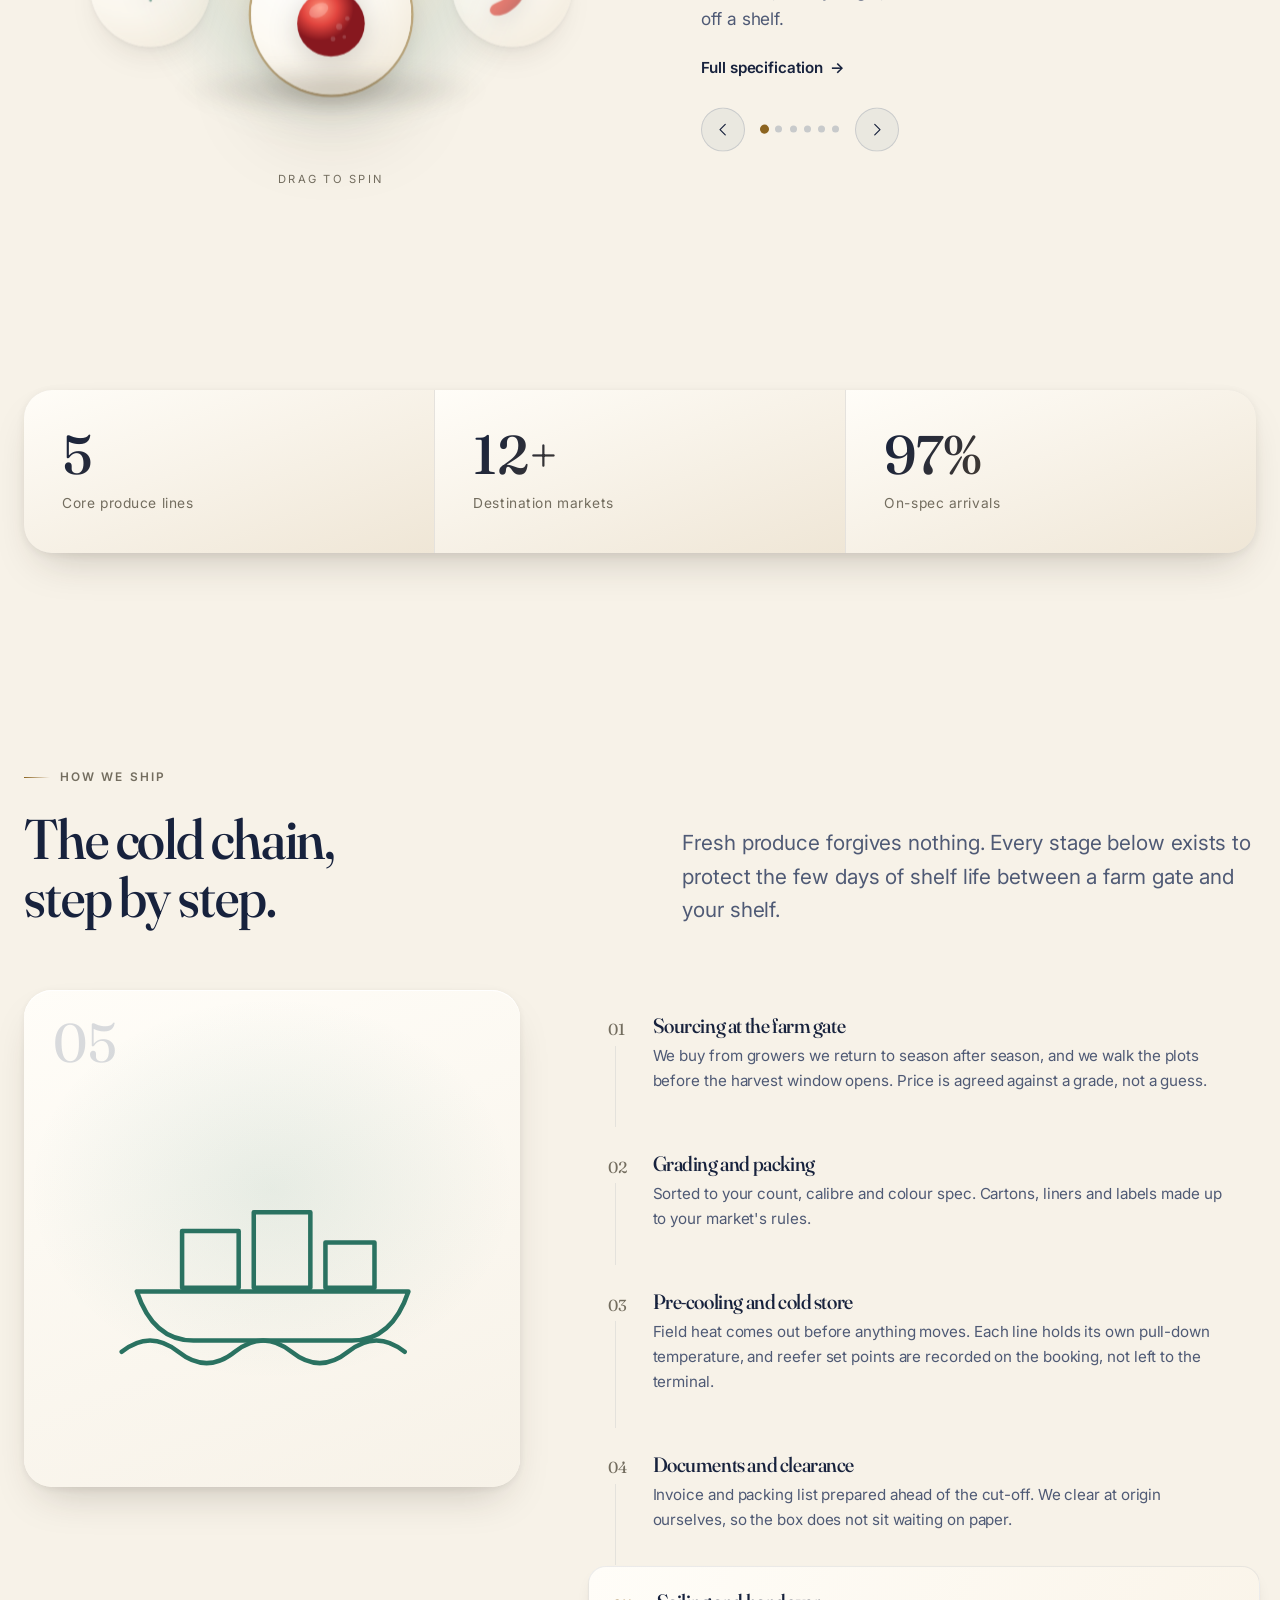
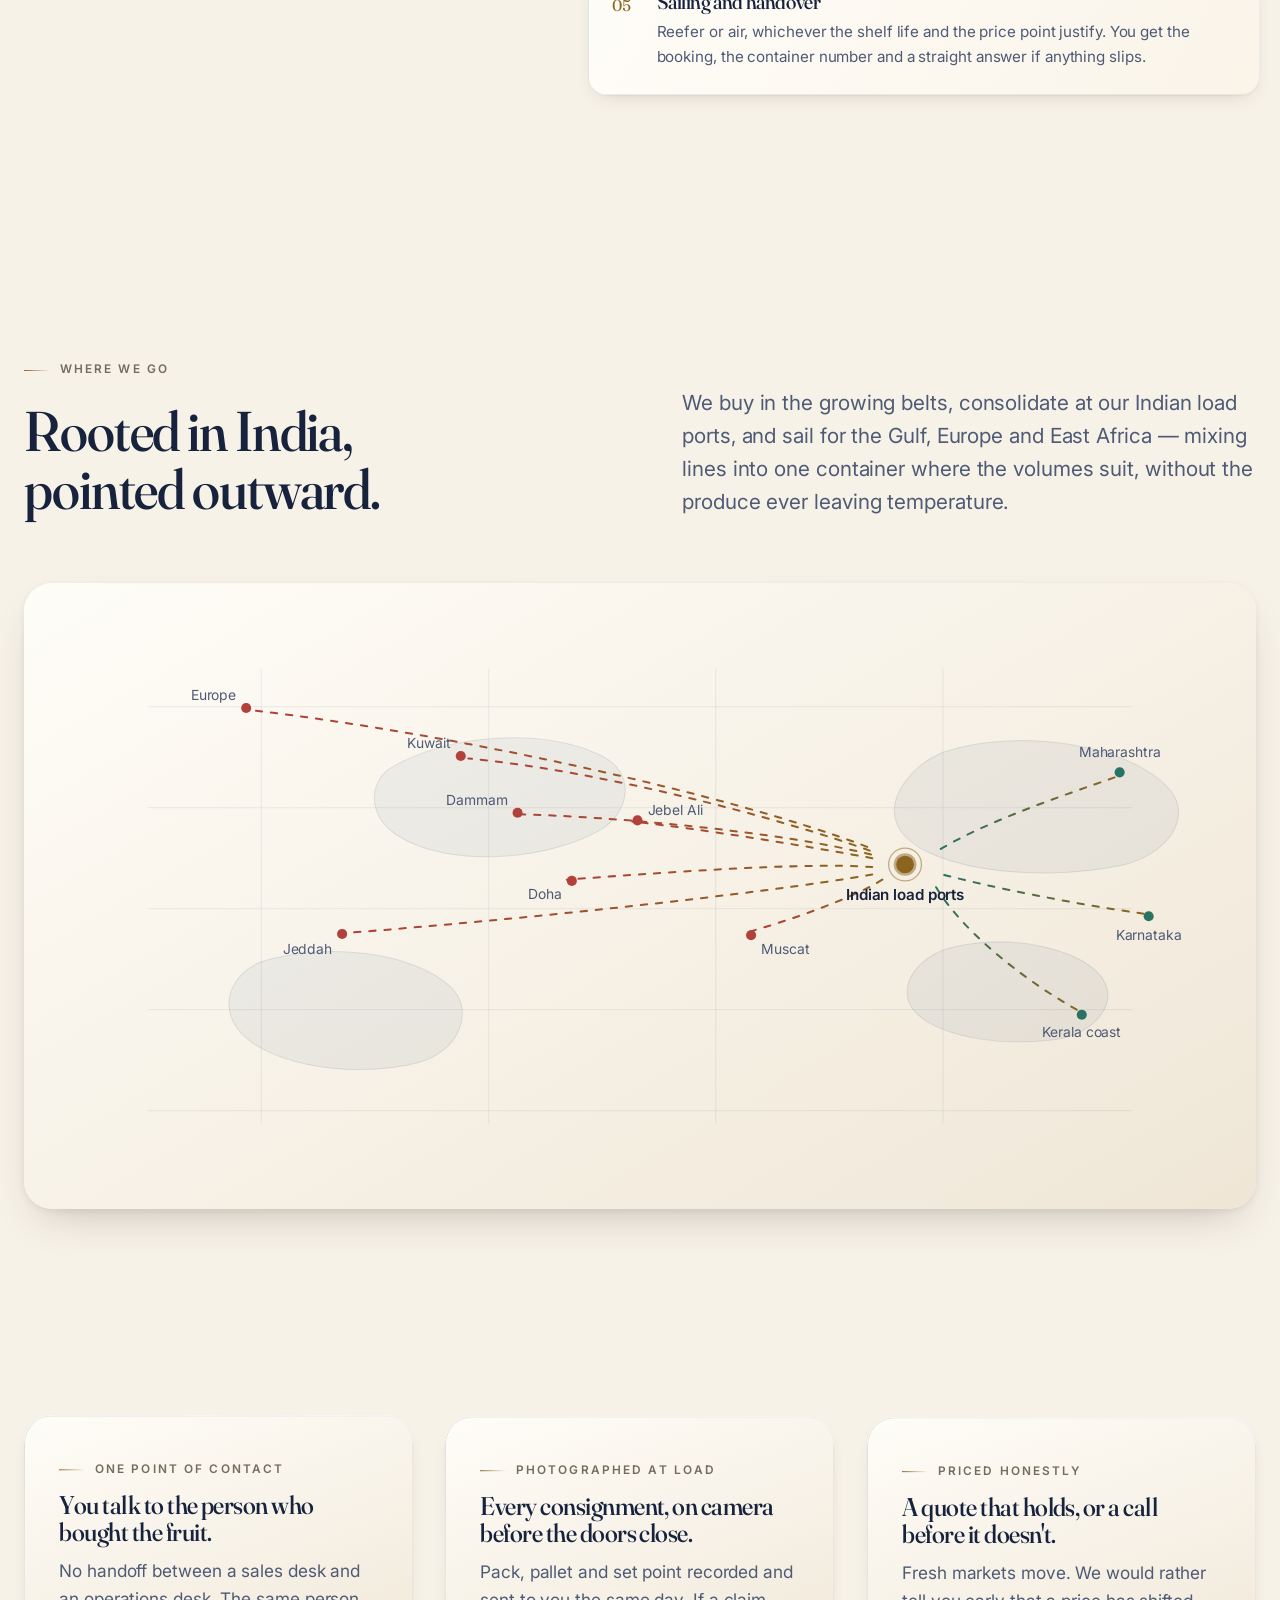
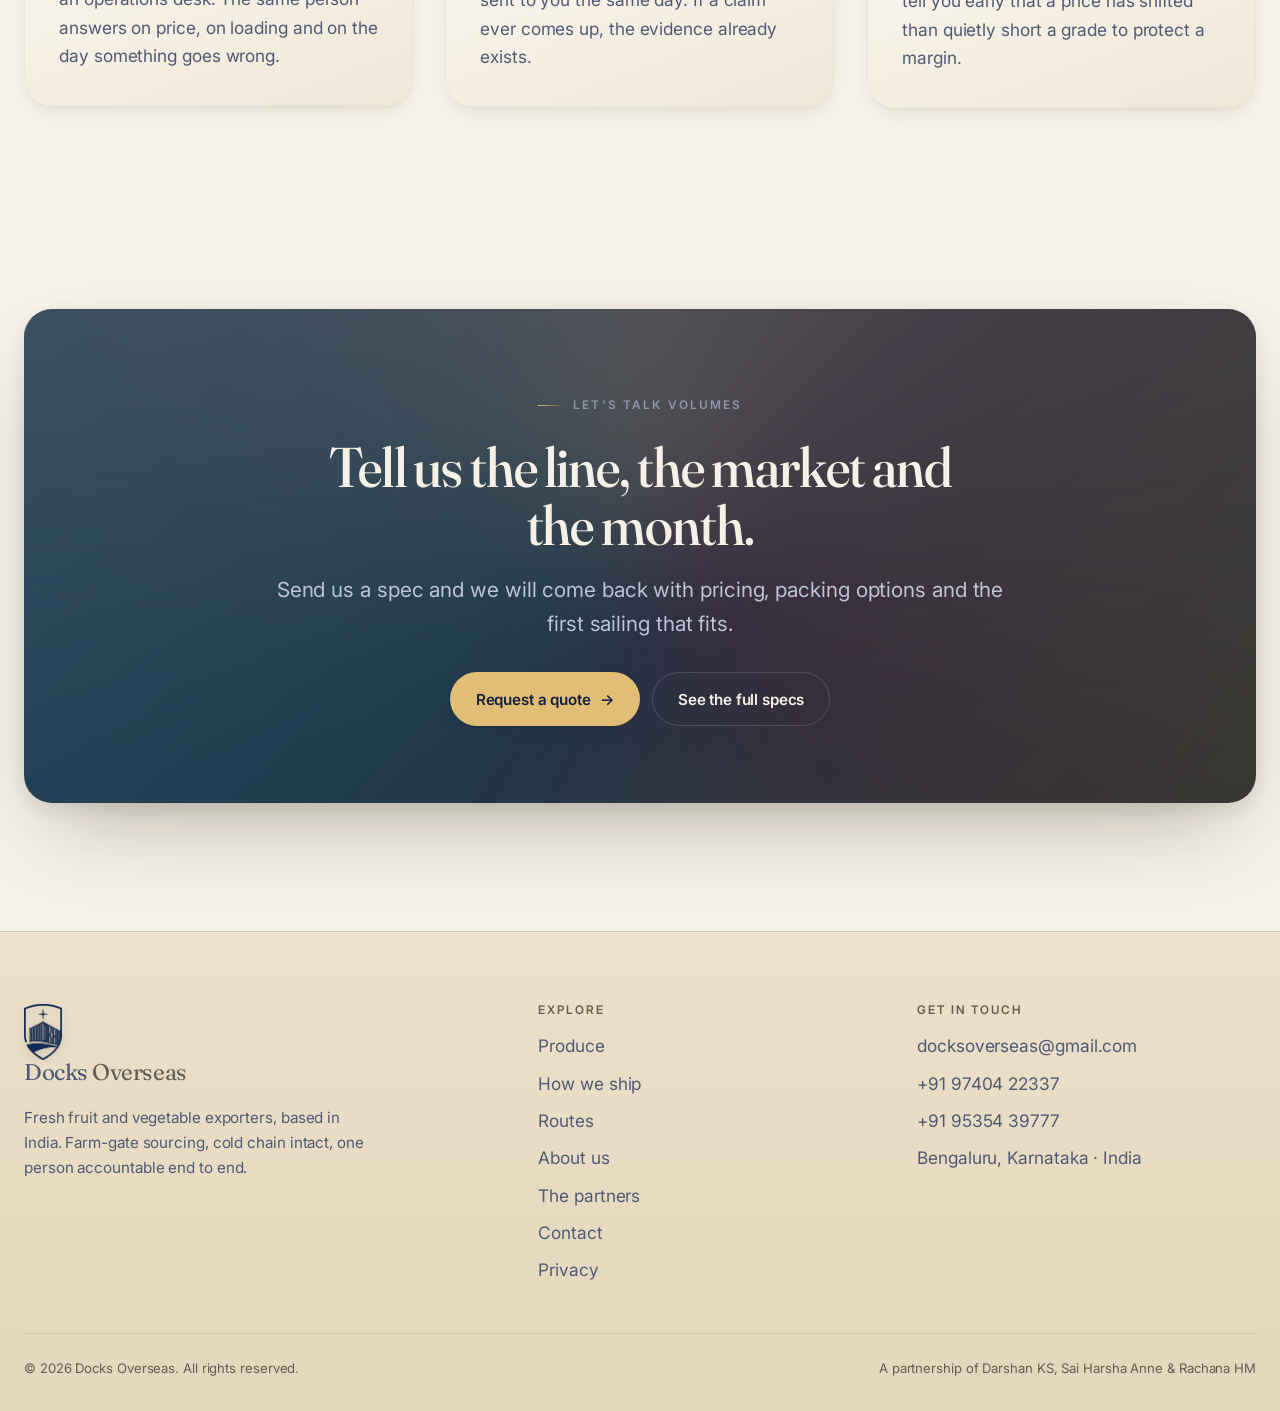
==== commit 5f1ce6b3: "Add a privacy page Needed for the Google OAuth consent screen, which requires a live privacy policy " ====
--- a/index.html
+++ b/index.html
@@ -638,6 +638,7 @@
           <li><a href="about.html">About us</a></li>
           <li><a href="about.html#partners">The partners</a></li>
           <li><a href="contact.html">Contact</a></li>
+          <li><a href="privacy.html">Privacy</a></li>
         </ul>
       </div>
       <div>
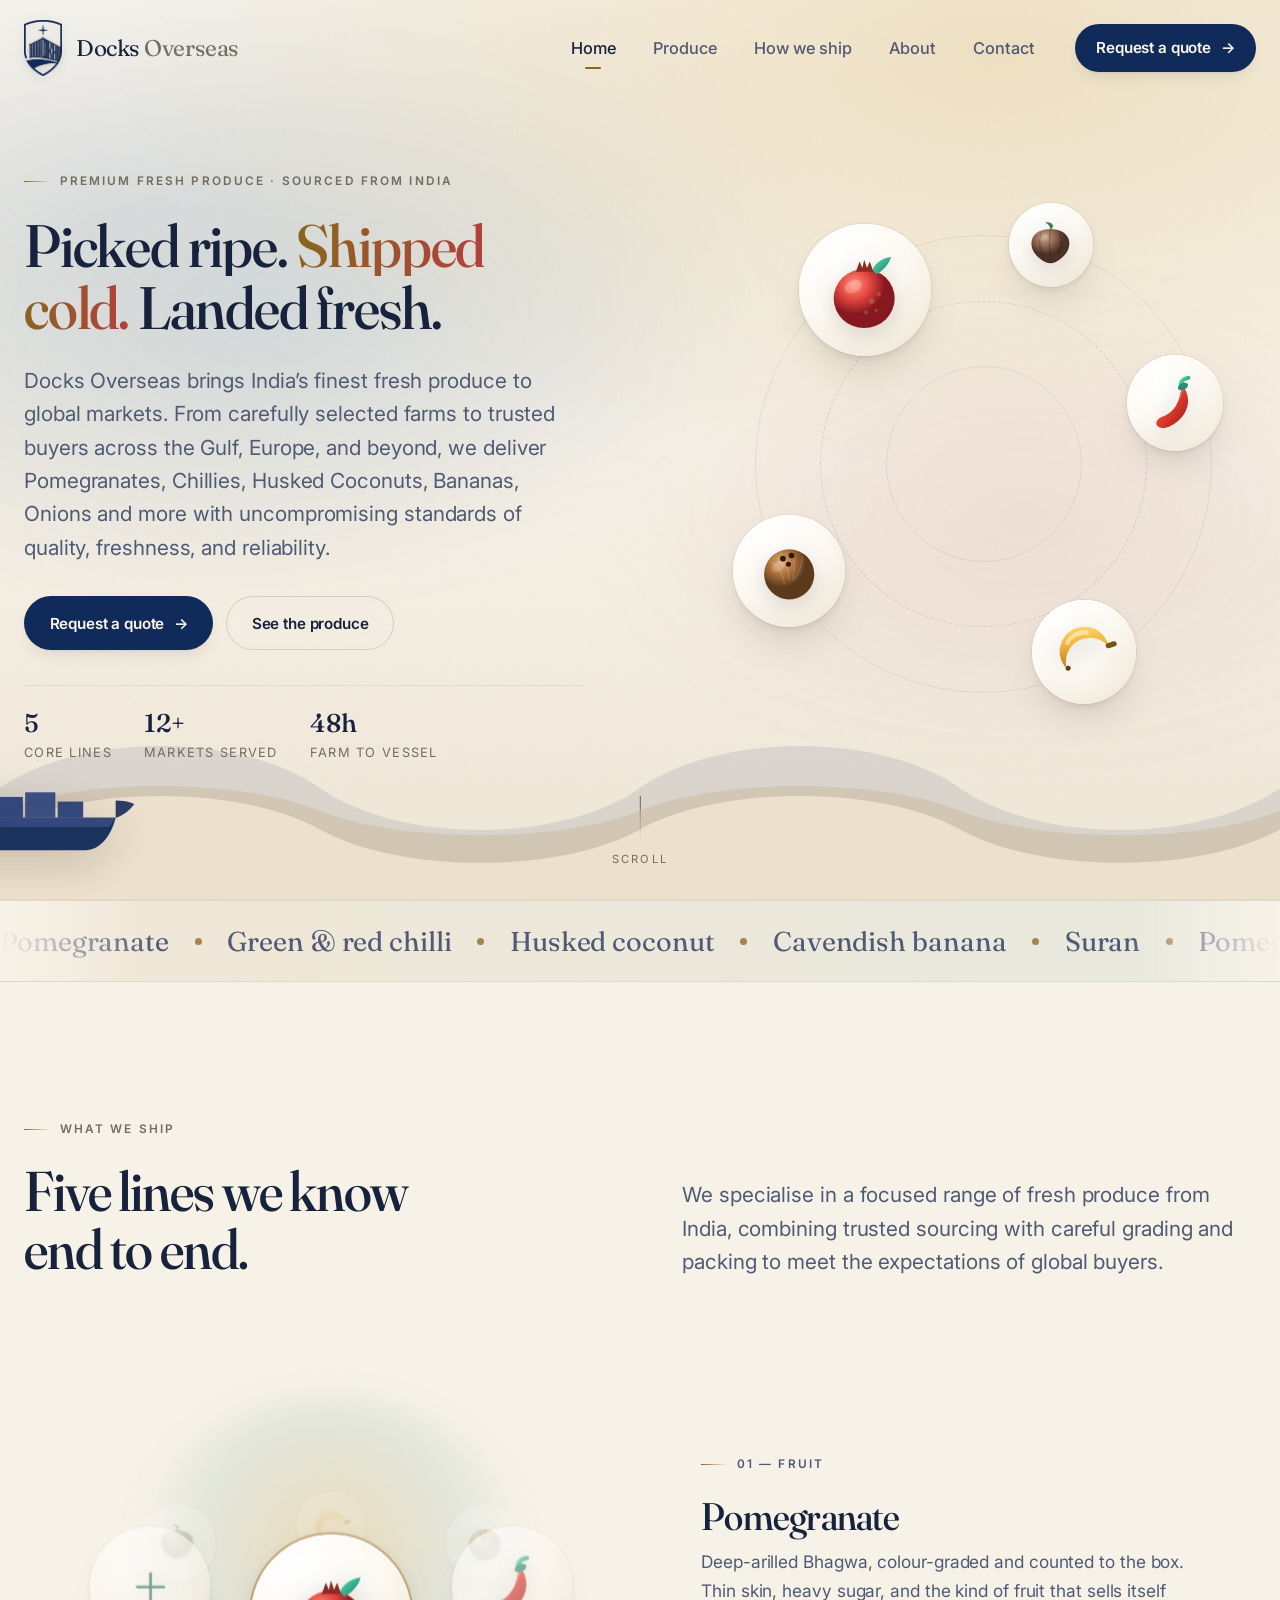
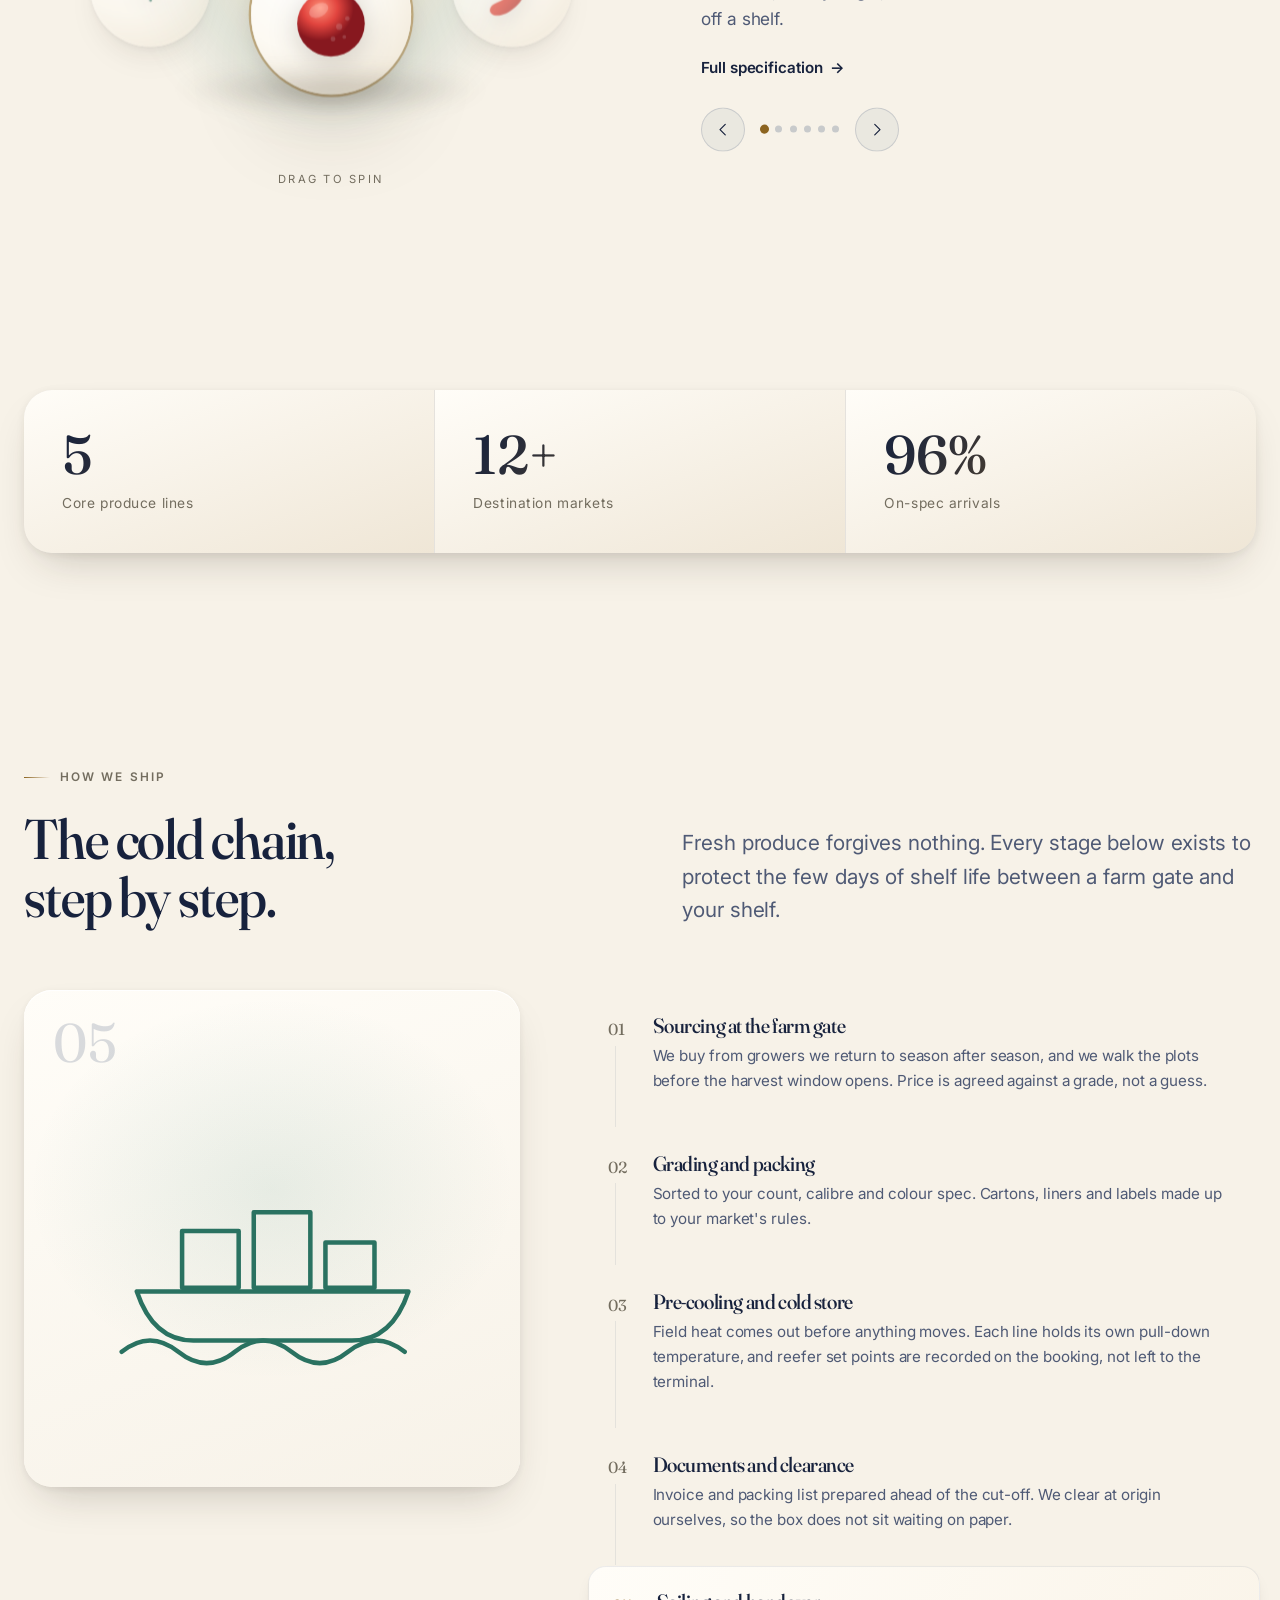
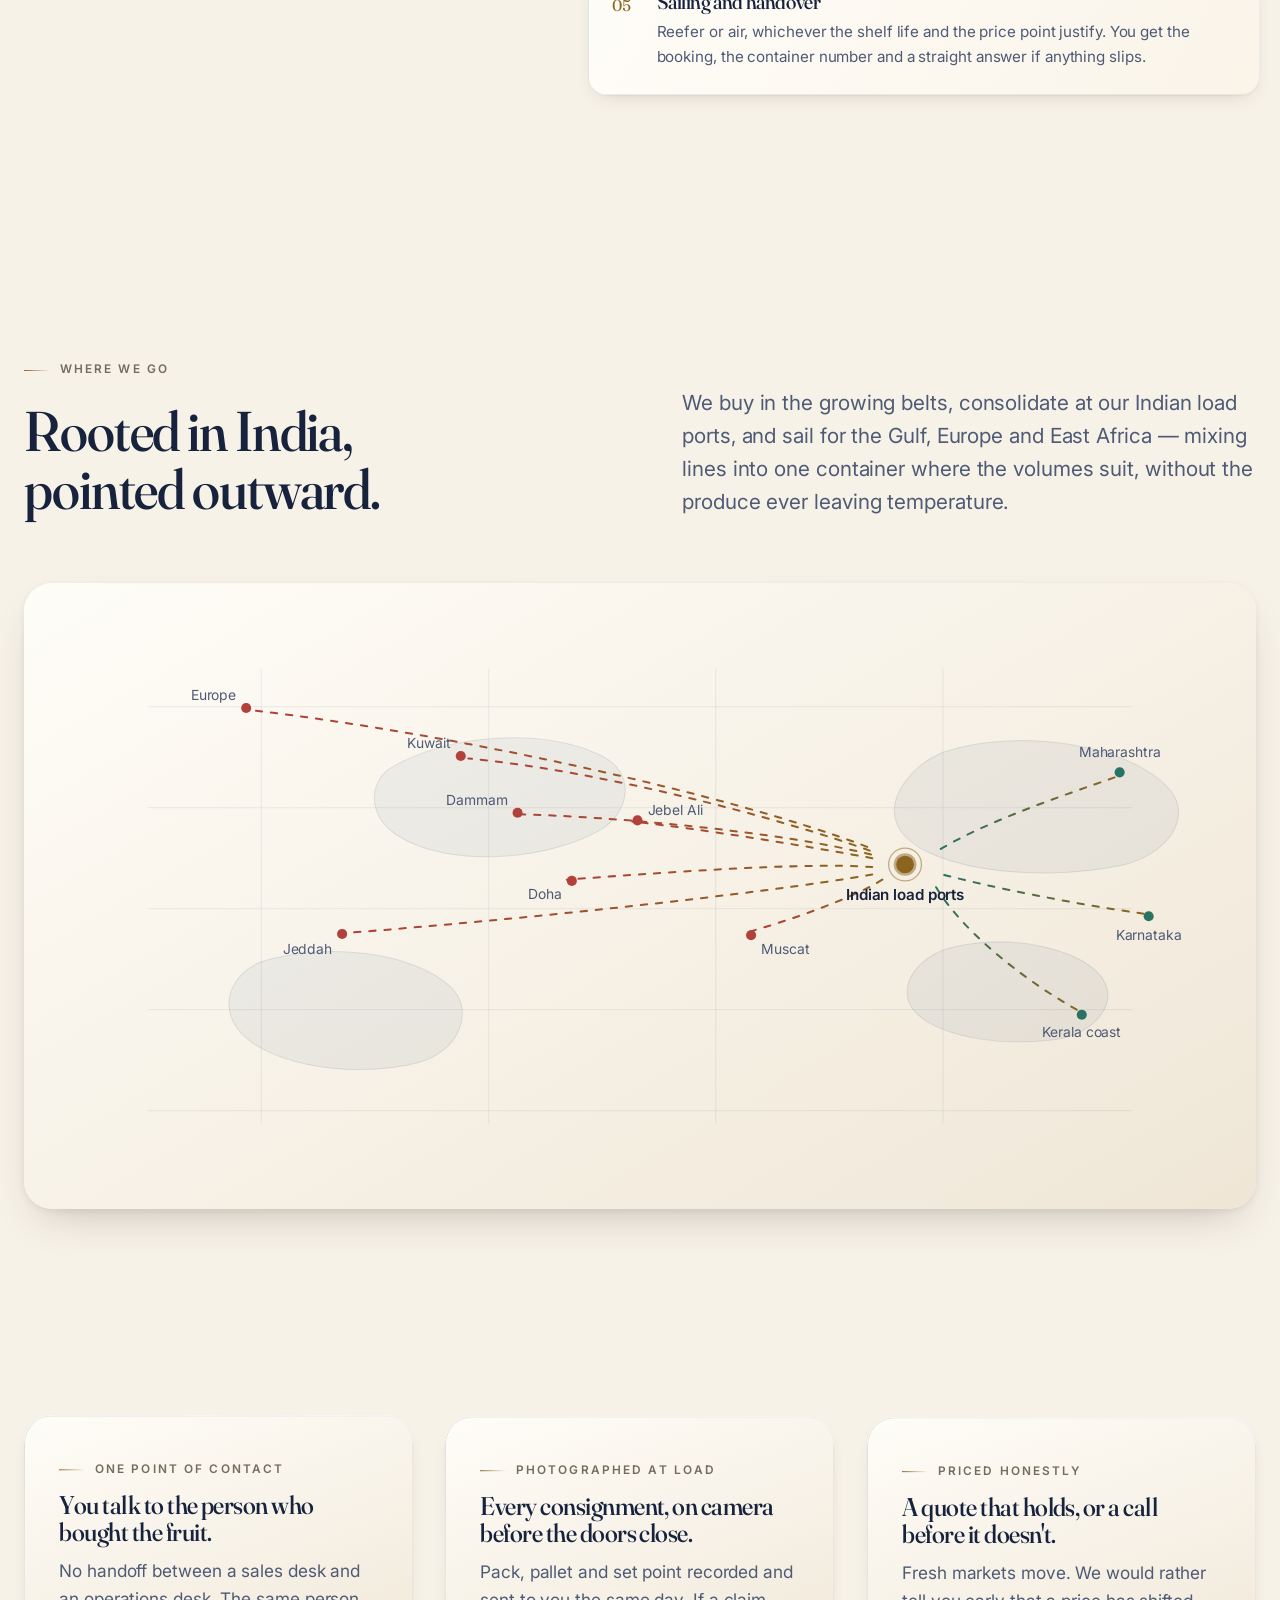
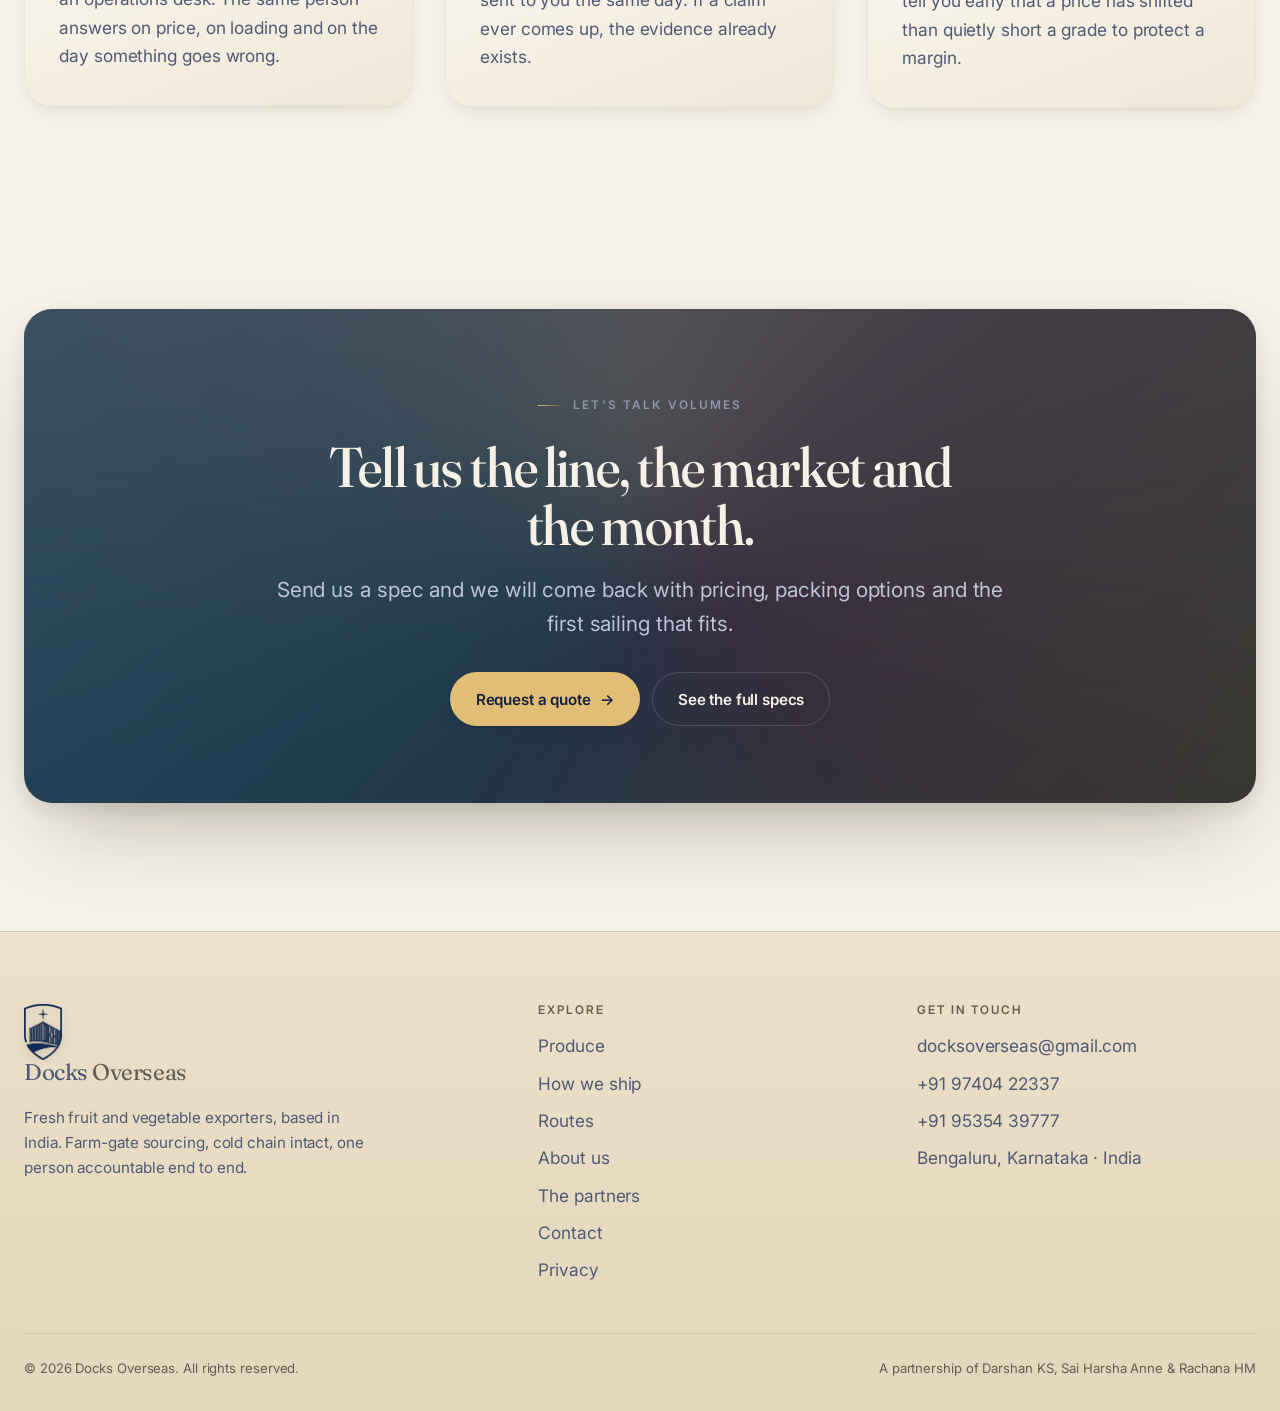
==== commit ce57a2e2: "Add a page per produce line with Product structured data Search engines and AI assistants cite pages" ====
--- a/index.html
+++ b/index.html
@@ -312,7 +312,7 @@
           <dt>Sizes</dt><dd>200 – 500 g</dd>
         </dl>
         -->
-        <a class="tlink" href="produce.html#pomegranate">Full specification <span class="arrow" aria-hidden="true">→</span></a>
+        <a class="tlink" href="pomegranate.html">Full specification <span class="arrow" aria-hidden="true">→</span></a>
       </article>
       <article class="rot-item" data-i="1">
         <p class="eyebrow">02 — Vegetable</p>
@@ -326,7 +326,7 @@
           <dt>Mode</dt><dd>Air &amp; reefer</dd>
         </dl>
         -->
-        <a class="tlink" href="produce.html#chilli">Full specification <span class="arrow" aria-hidden="true">→</span></a>
+        <a class="tlink" href="chilli.html">Full specification <span class="arrow" aria-hidden="true">→</span></a>
       </article>
       <article class="rot-item" data-i="2">
         <p class="eyebrow">03 — Fruit</p>
@@ -340,7 +340,7 @@
           <dt>Load</dt><dd>22 – 25 MT</dd>
         </dl>
         -->
-        <a class="tlink" href="produce.html#coconut">Full specification <span class="arrow" aria-hidden="true">→</span></a>
+        <a class="tlink" href="husked-coconut.html">Full specification <span class="arrow" aria-hidden="true">→</span></a>
       </article>
       <article class="rot-item" data-i="3">
         <p class="eyebrow">04 — Fruit</p>
@@ -354,7 +354,7 @@
           <dt>Temp</dt><dd>13 – 14 °C</dd>
         </dl>
         -->
-        <a class="tlink" href="produce.html#banana">Full specification <span class="arrow" aria-hidden="true">→</span></a>
+        <a class="tlink" href="banana.html">Full specification <span class="arrow" aria-hidden="true">→</span></a>
       </article>
       <article class="rot-item" data-i="4">
         <p class="eyebrow">05 — Vegetable</p>
@@ -368,7 +368,7 @@
           <dt>Grade</dt><dd>Whole, cured</dd>
         </dl>
         -->
-        <a class="tlink" href="produce.html#suran">Full specification <span class="arrow" aria-hidden="true">→</span></a>
+        <a class="tlink" href="suran.html">Full specification <span class="arrow" aria-hidden="true">→</span></a>
       </article>
       <article class="rot-item" data-i="5">
         <p class="eyebrow">06 — Sourced to order</p>
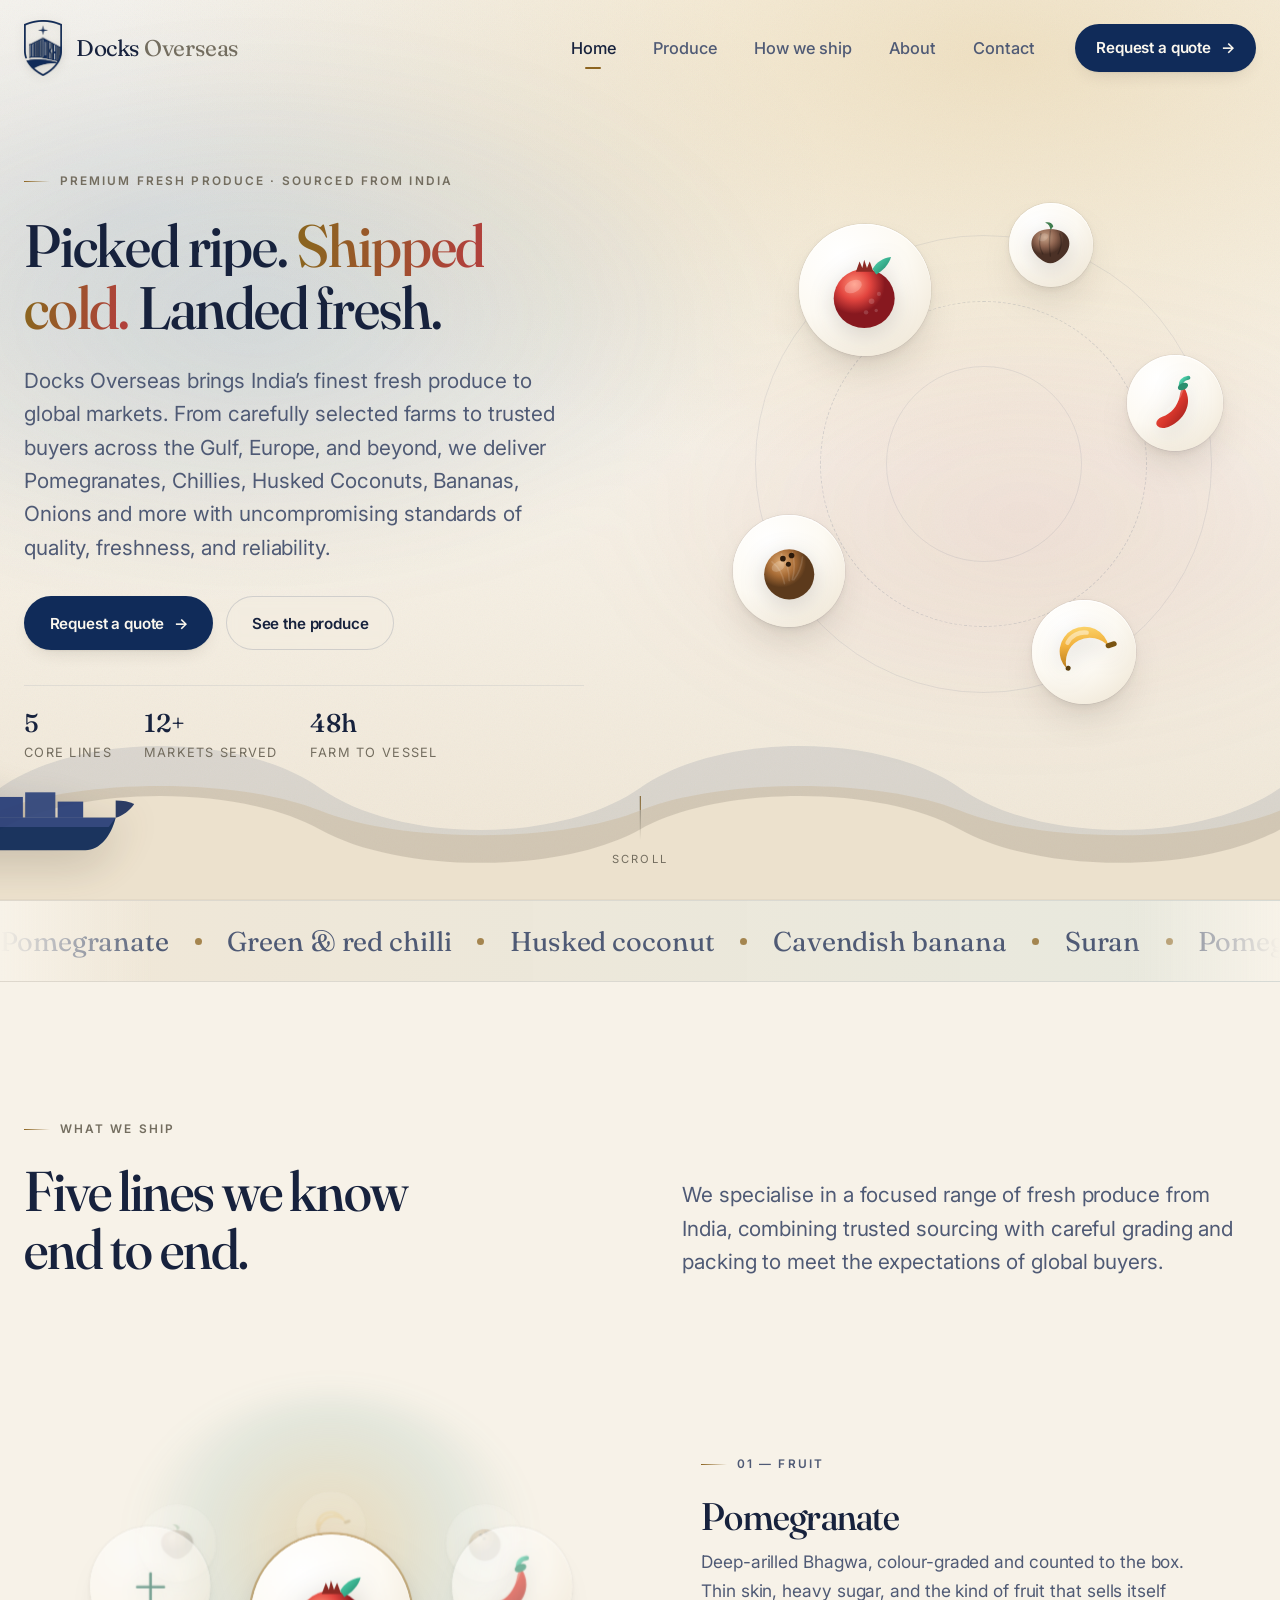
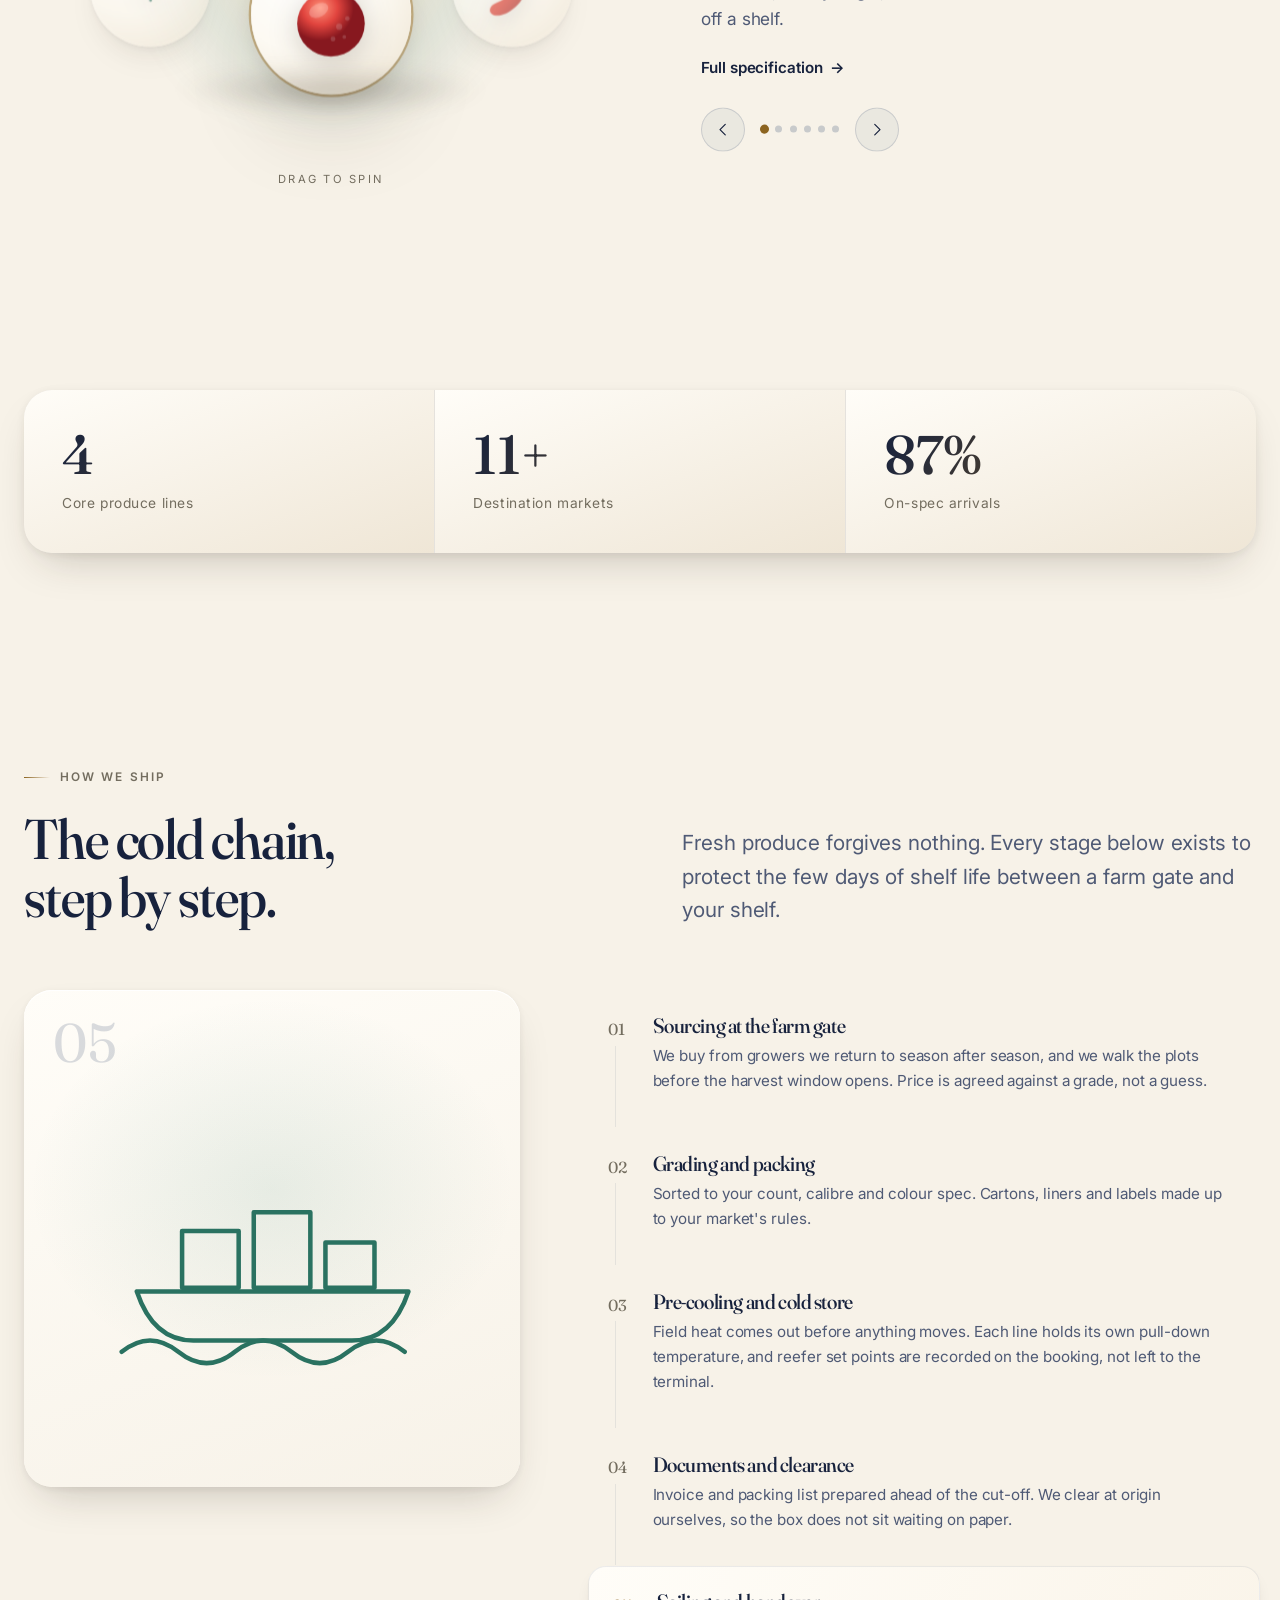
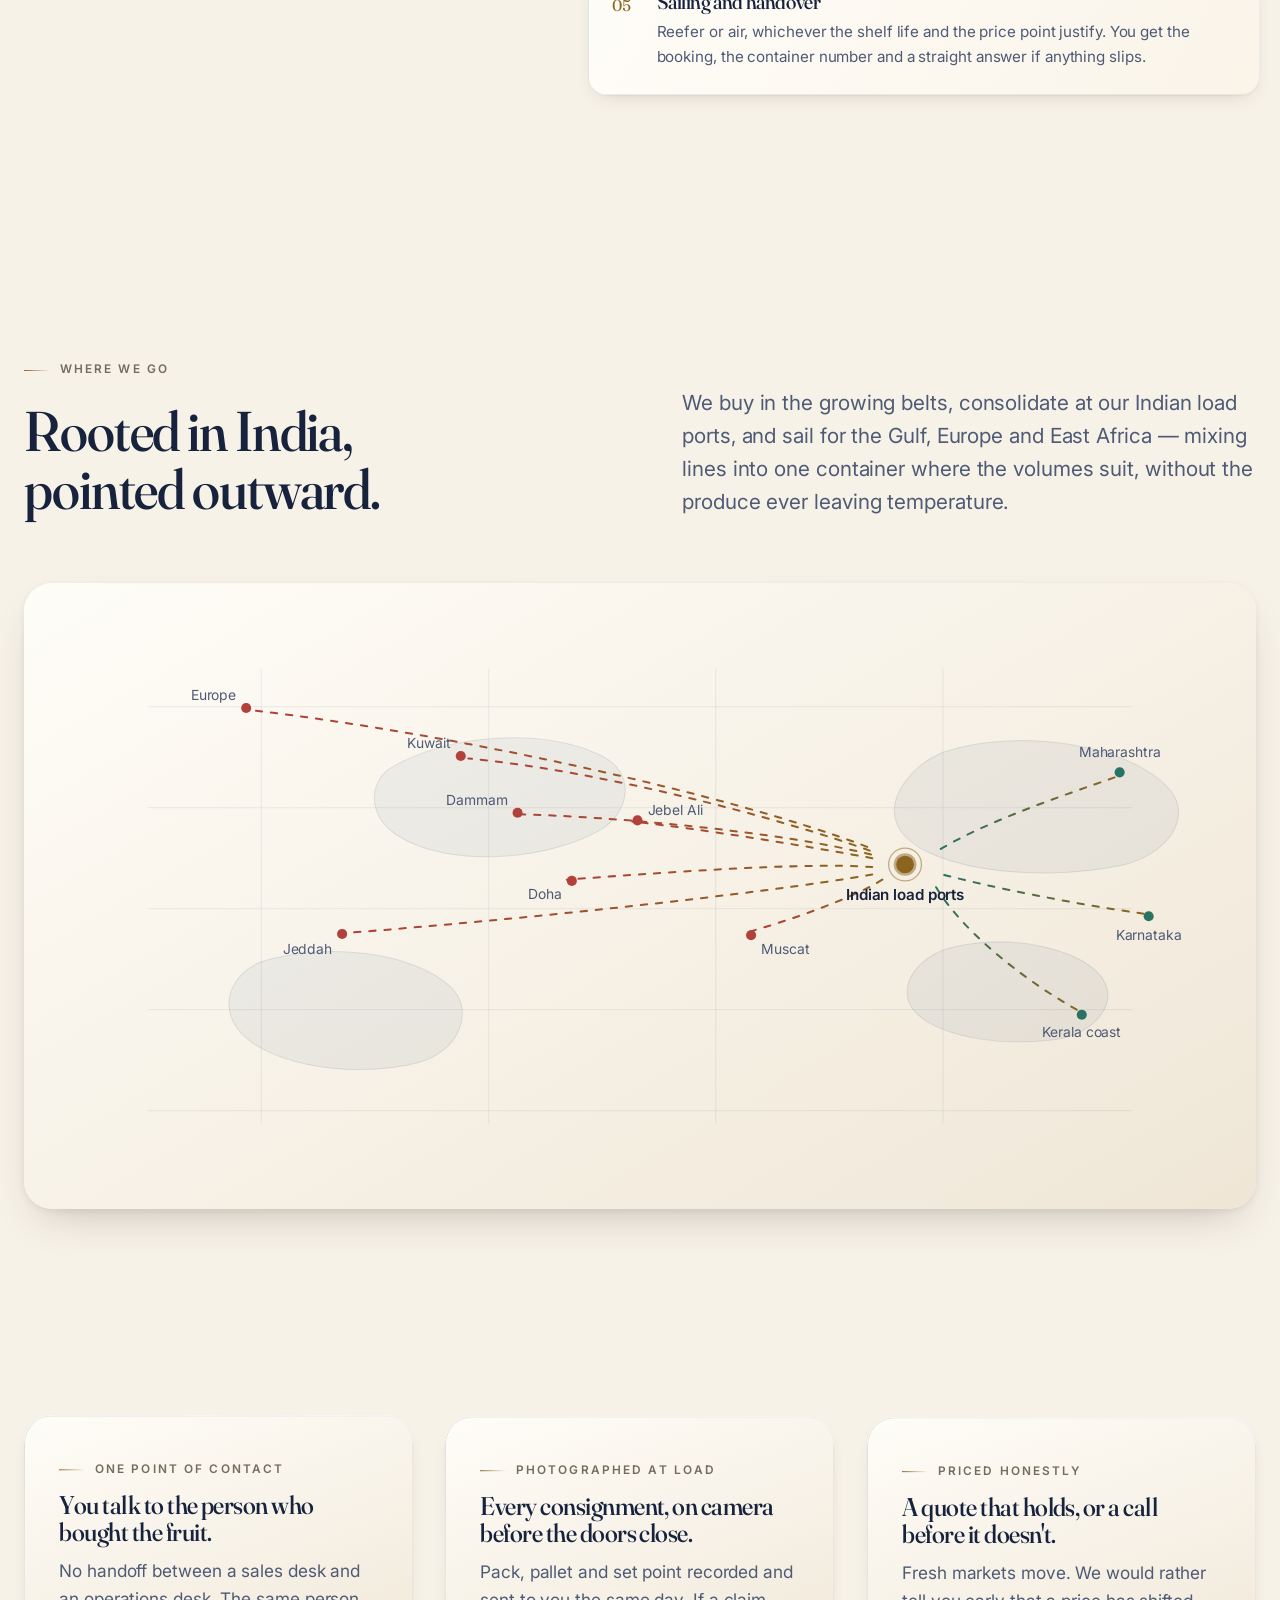
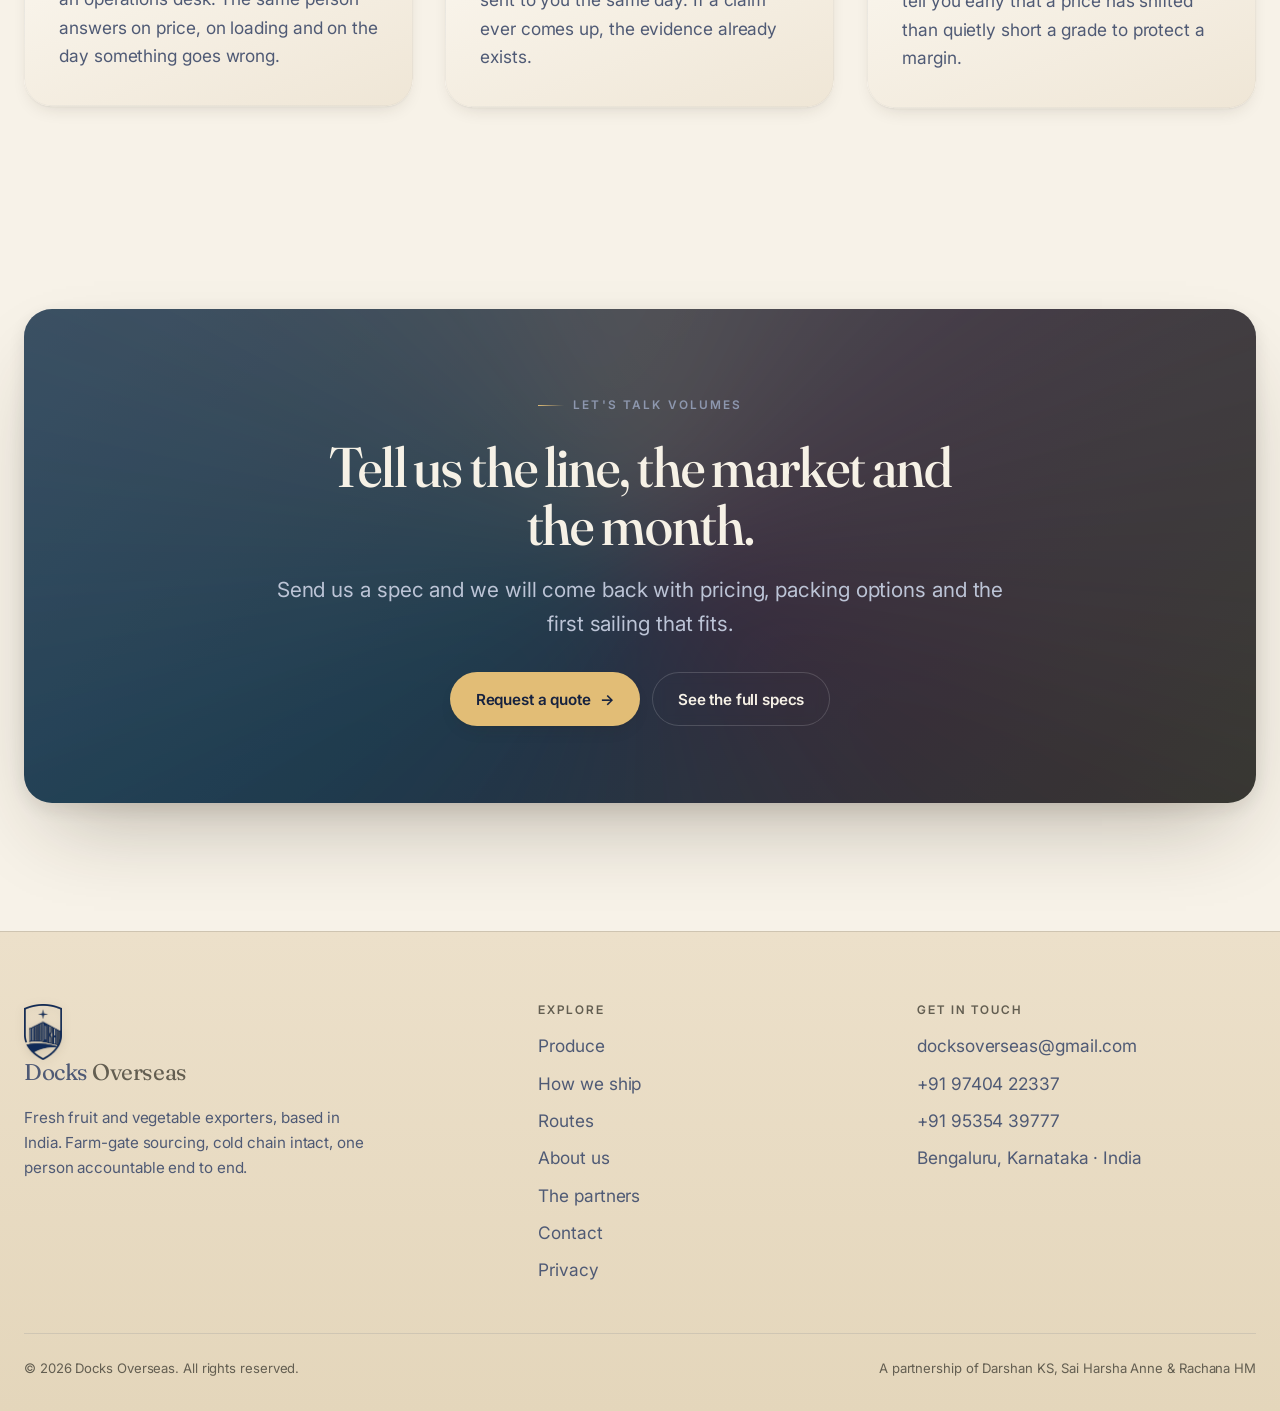
==== commit 535237ed: "Correct produce specifications against published trade standards The figures on the produce pages we" ====
--- a/index.html
+++ b/index.html
@@ -304,83 +304,36 @@
         <p class="eyebrow">01 — Fruit</p>
         <h3>Pomegranate</h3>
         <p>Deep-arilled Bhagwa, colour-graded and counted to the box. Thin skin, heavy sugar, and the kind of fruit that sells itself off a shelf.</p>
-        <!-- Spec values hidden for now. To show them again, delete this line and the comment wrapper around the list below. -->
-        <!--
-        <dl>
-          <dt>Season</dt><dd>Sep – Feb</dd>
-          <dt>Pack</dt><dd>3.5 / 4 kg CFB</dd>
-          <dt>Sizes</dt><dd>200 – 500 g</dd>
-        </dl>
-        -->
         <a class="tlink" href="pomegranate.html">Full specification <span class="arrow" aria-hidden="true">→</span></a>
       </article>
       <article class="rot-item" data-i="1">
         <p class="eyebrow">02 — Vegetable</p>
         <h3>Green &amp; red chilli</h3>
         <p>Picked to your heat and length spec, pre-cooled the same day it leaves the field. A fast line that punishes slow handling.</p>
-        <!-- Spec values hidden for now. To show them again, delete this line and the comment wrapper around the list below. -->
-        <!--
-                <dl>
-          <dt>Season</dt><dd>Year round</dd>
-          <dt>Pack</dt><dd>5 / 10 kg vented</dd>
-          <dt>Mode</dt><dd>Air &amp; reefer</dd>
-        </dl>
-        -->
         <a class="tlink" href="chilli.html">Full specification <span class="arrow" aria-hidden="true">→</span></a>
       </article>
       <article class="rot-item" data-i="2">
         <p class="eyebrow">03 — Fruit</p>
         <h3>Husked coconut</h3>
         <p>Semi and fully husked, trimmed clean, selected on shell integrity and water content. Forgiving to ship, steady to sell.</p>
-        <!-- Spec values hidden for now. To show them again, delete this line and the comment wrapper around the list below. -->
-        <!--
-        <dl>
-          <dt>Season</dt><dd>Year round</dd>
-          <dt>Pack</dt><dd>Mesh / loose</dd>
-          <dt>Load</dt><dd>22 – 25 MT</dd>
-        </dl>
-        -->
         <a class="tlink" href="husked-coconut.html">Full specification <span class="arrow" aria-hidden="true">→</span></a>
       </article>
       <article class="rot-item" data-i="3">
         <p class="eyebrow">04 — Fruit</p>
         <h3>Cavendish banana</h3>
         <p>Cut to the calliper your market wants, de-handed and cluster packed. Shipped green so the ripening decision stays yours.</p>
-        <!-- Spec values hidden for now. To show them again, delete this line and the comment wrapper around the list below. -->
-        <!--
-        <dl>
-          <dt>Season</dt><dd>Year round</dd>
-          <dt>Pack</dt><dd>13 / 13.5 kg</dd>
-          <dt>Temp</dt><dd>13 – 14 °C</dd>
-        </dl>
-        -->
         <a class="tlink" href="banana.html">Full specification <span class="arrow" aria-hidden="true">→</span></a>
       </article>
       <article class="rot-item" data-i="4">
         <p class="eyebrow">05 — Vegetable</p>
         <h3>Suran</h3>
         <p>Elephant foot yam, cured after lifting so the skin sets and the tuber travels. A staple retail line with real shelf life.</p>
-        <!-- Spec values hidden for now. To show them again, delete this line and the comment wrapper around the list below. -->
-        <!--
-        <dl>
-          <dt>Season</dt><dd>Oct – Mar</dd>
-          <dt>Pack</dt><dd>10 / 20 kg</dd>
-          <dt>Grade</dt><dd>Whole, cured</dd>
-        </dl>
-        -->
         <a class="tlink" href="suran.html">Full specification <span class="arrow" aria-hidden="true">→</span></a>
       </article>
       <article class="rot-item" data-i="5">
         <p class="eyebrow">06 — Sourced to order</p>
         <h3>Something else?</h3>
         <p>Onion, ginger, drumstick, okra, curry leaf — anything the Indian belts grow well. If it travels where you sell, ask us and we will tell you straight whether we can do it properly.</p>
-        <!-- Spec values hidden for now. To show them again, delete this line and the comment wrapper around the list below. -->
-        <!--
-        <dl>
-          <dt>Lead time</dt><dd>2 – 4 weeks</dd>
-          <dt>Trial size</dt><dd>1 container</dd>
-        </dl>
-        -->
         <a class="tlink" href="contact.html">Send a sourcing request <span class="arrow" aria-hidden="true">→</span></a>
       </article>
         <div class="rot-controls">
